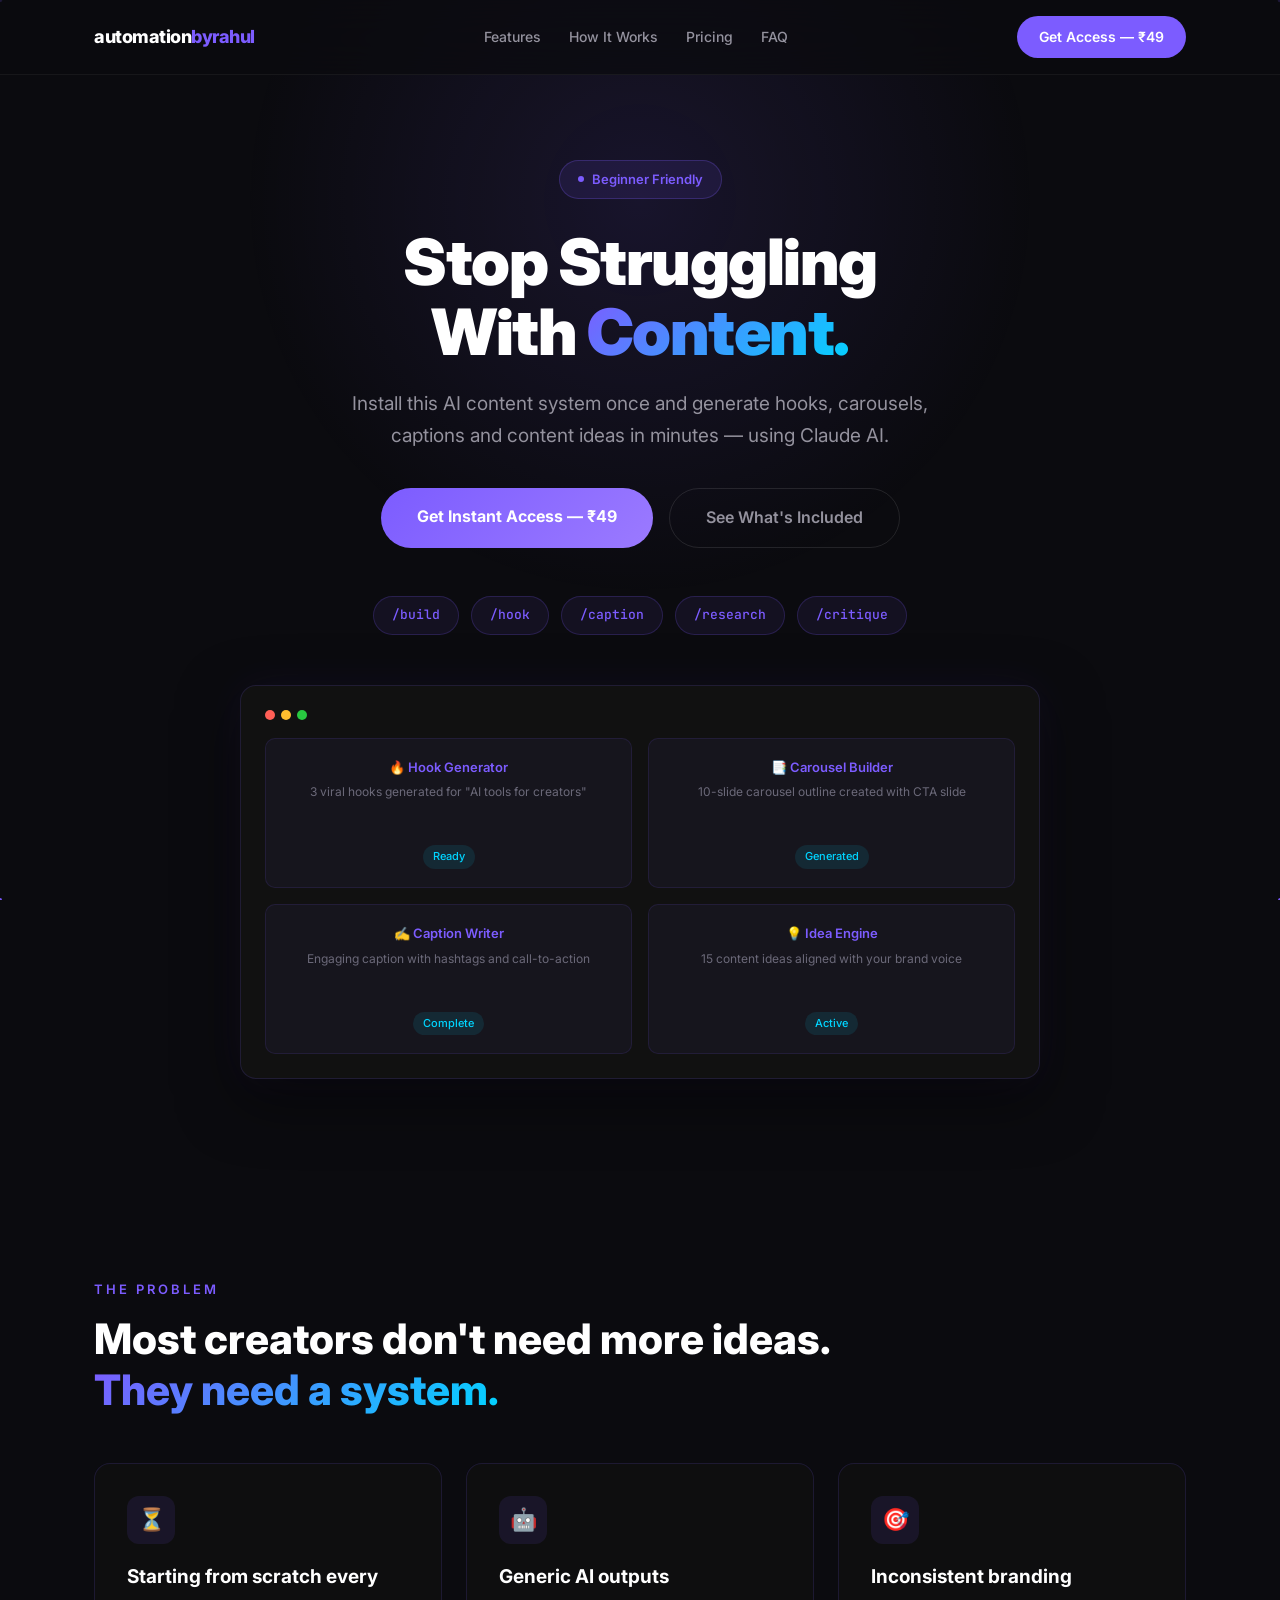
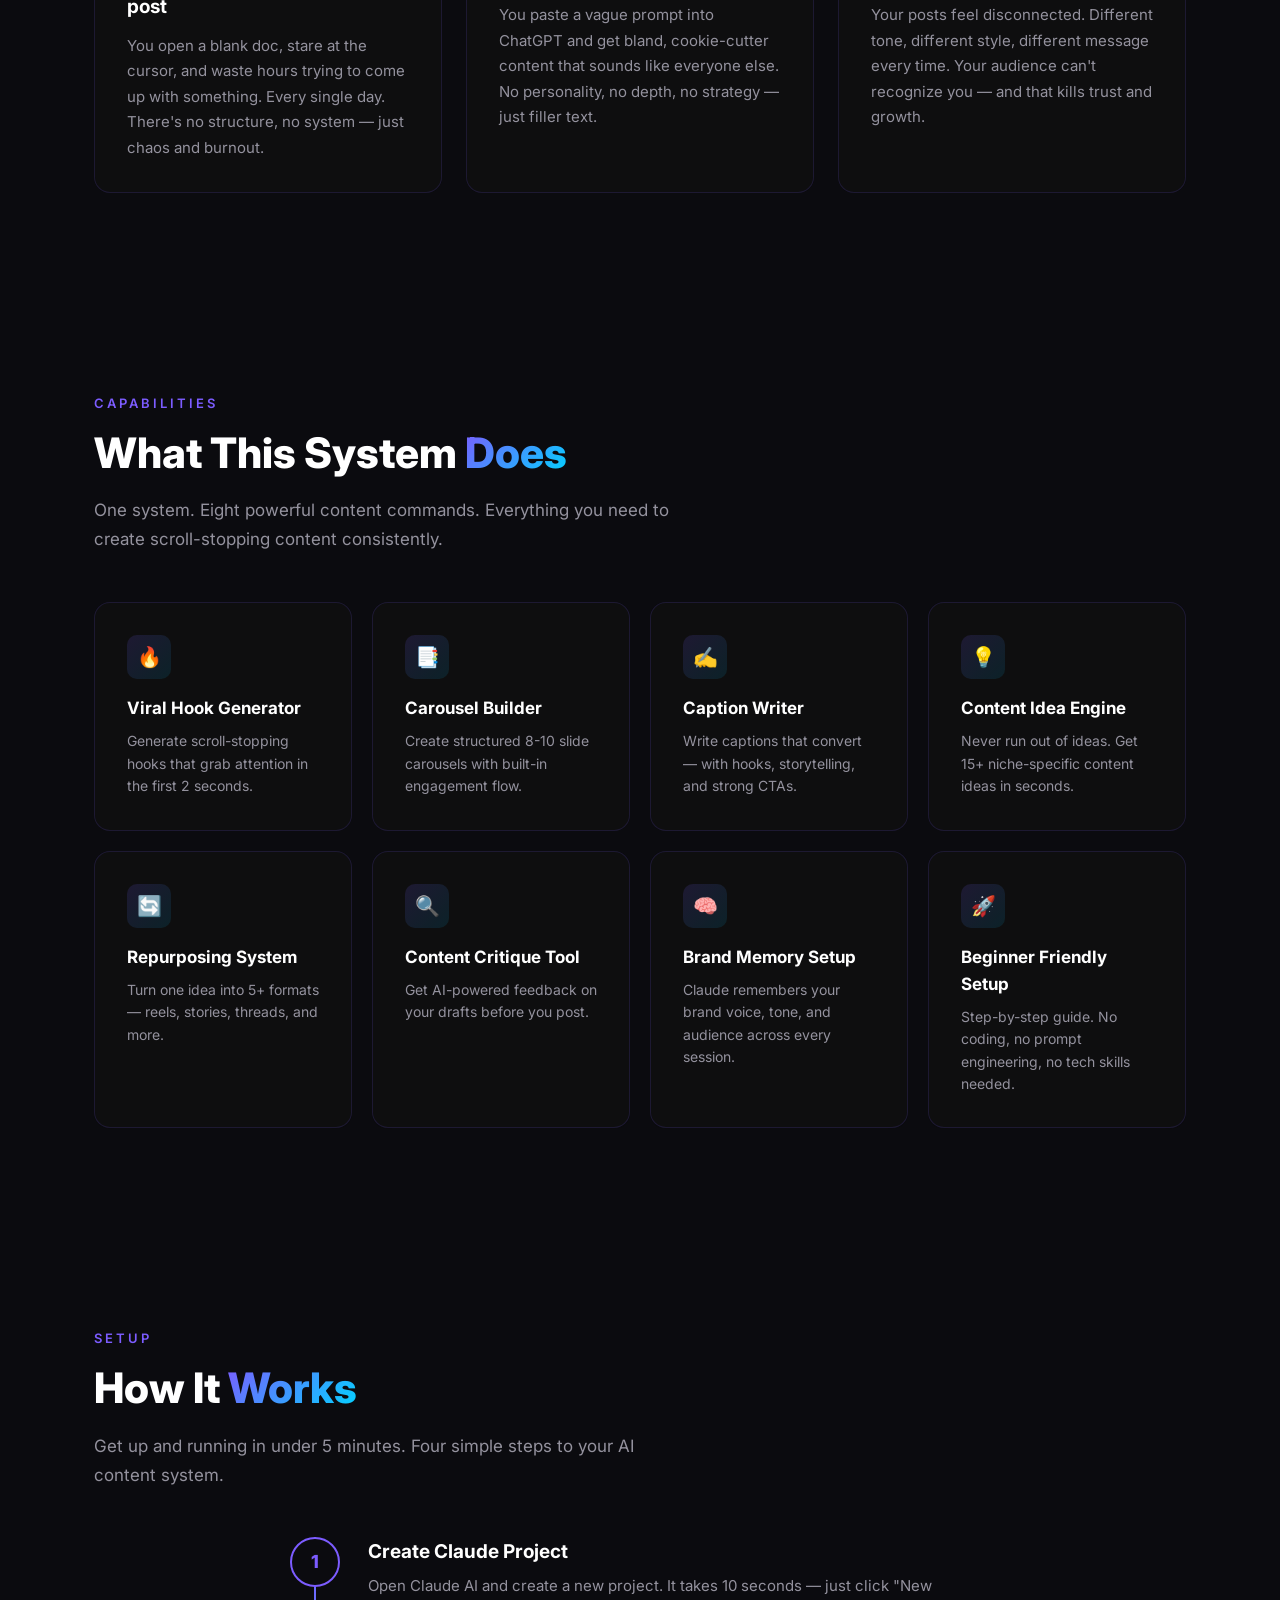
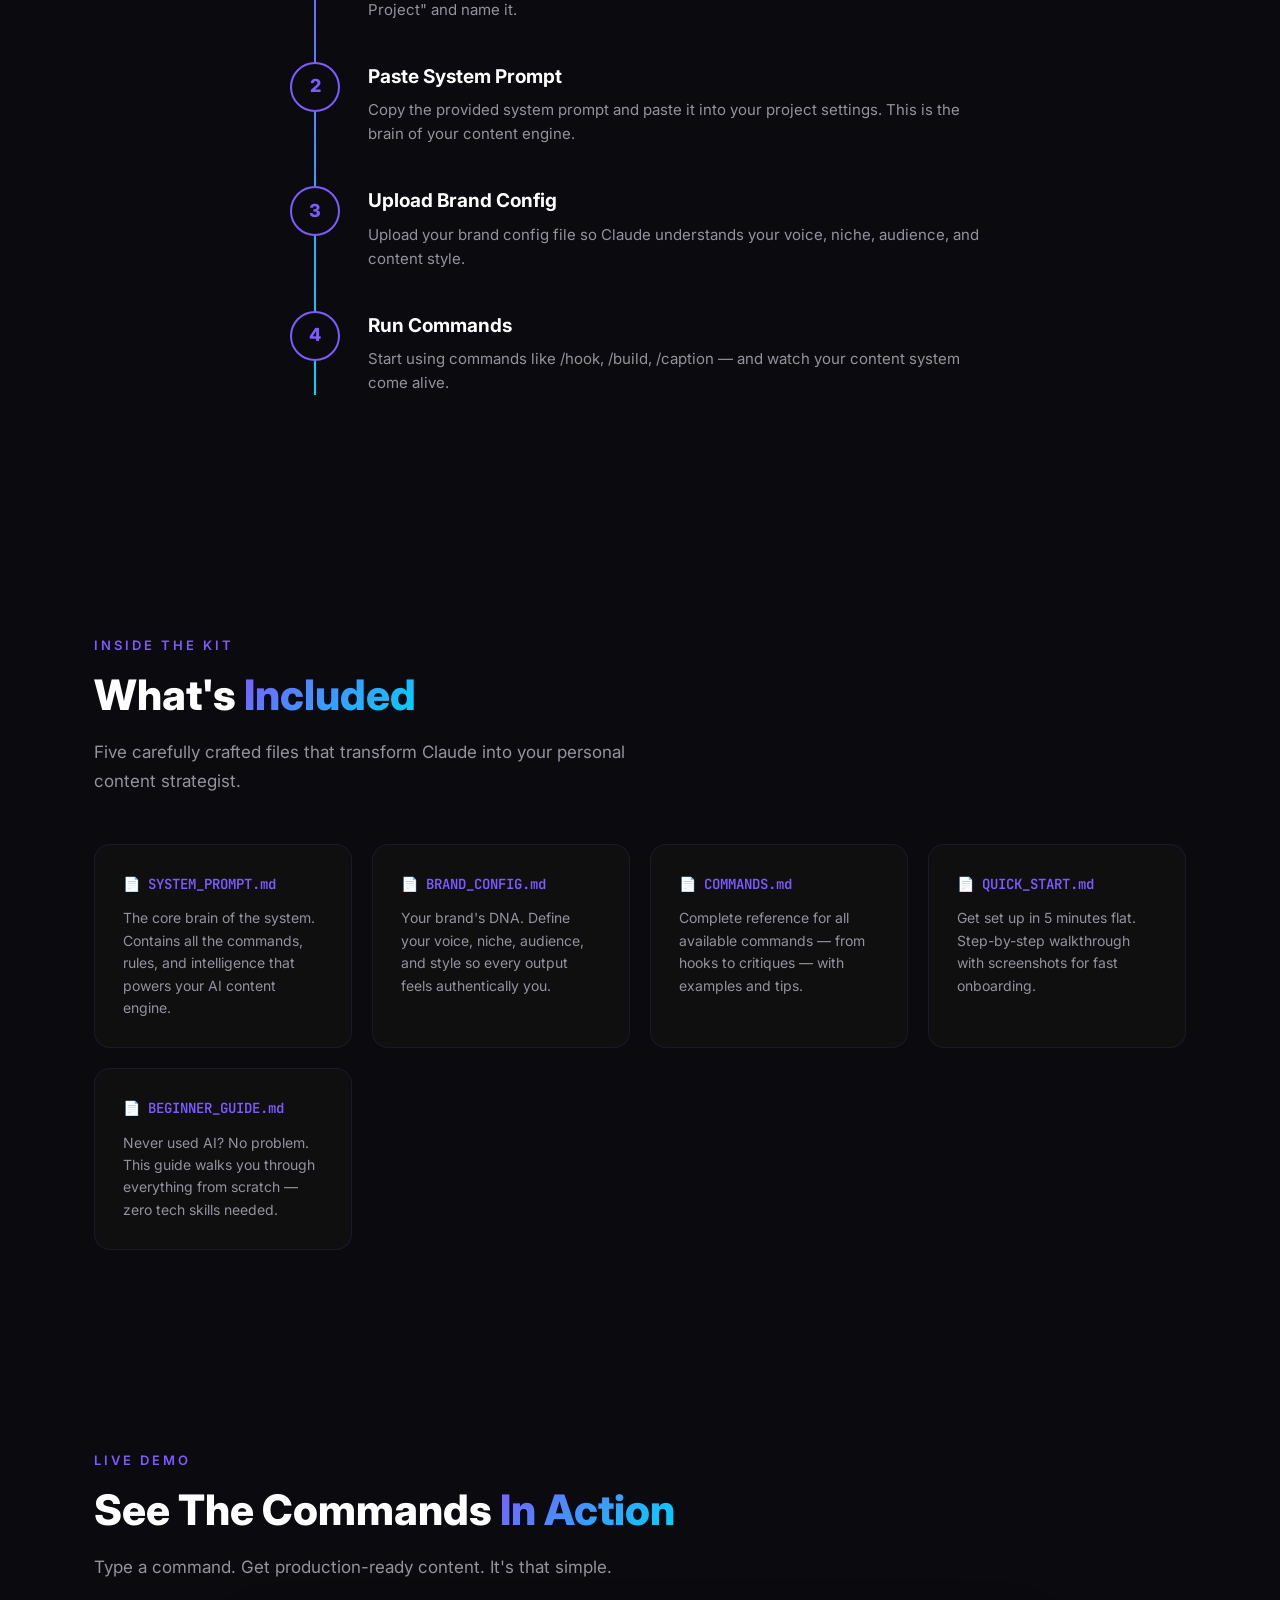
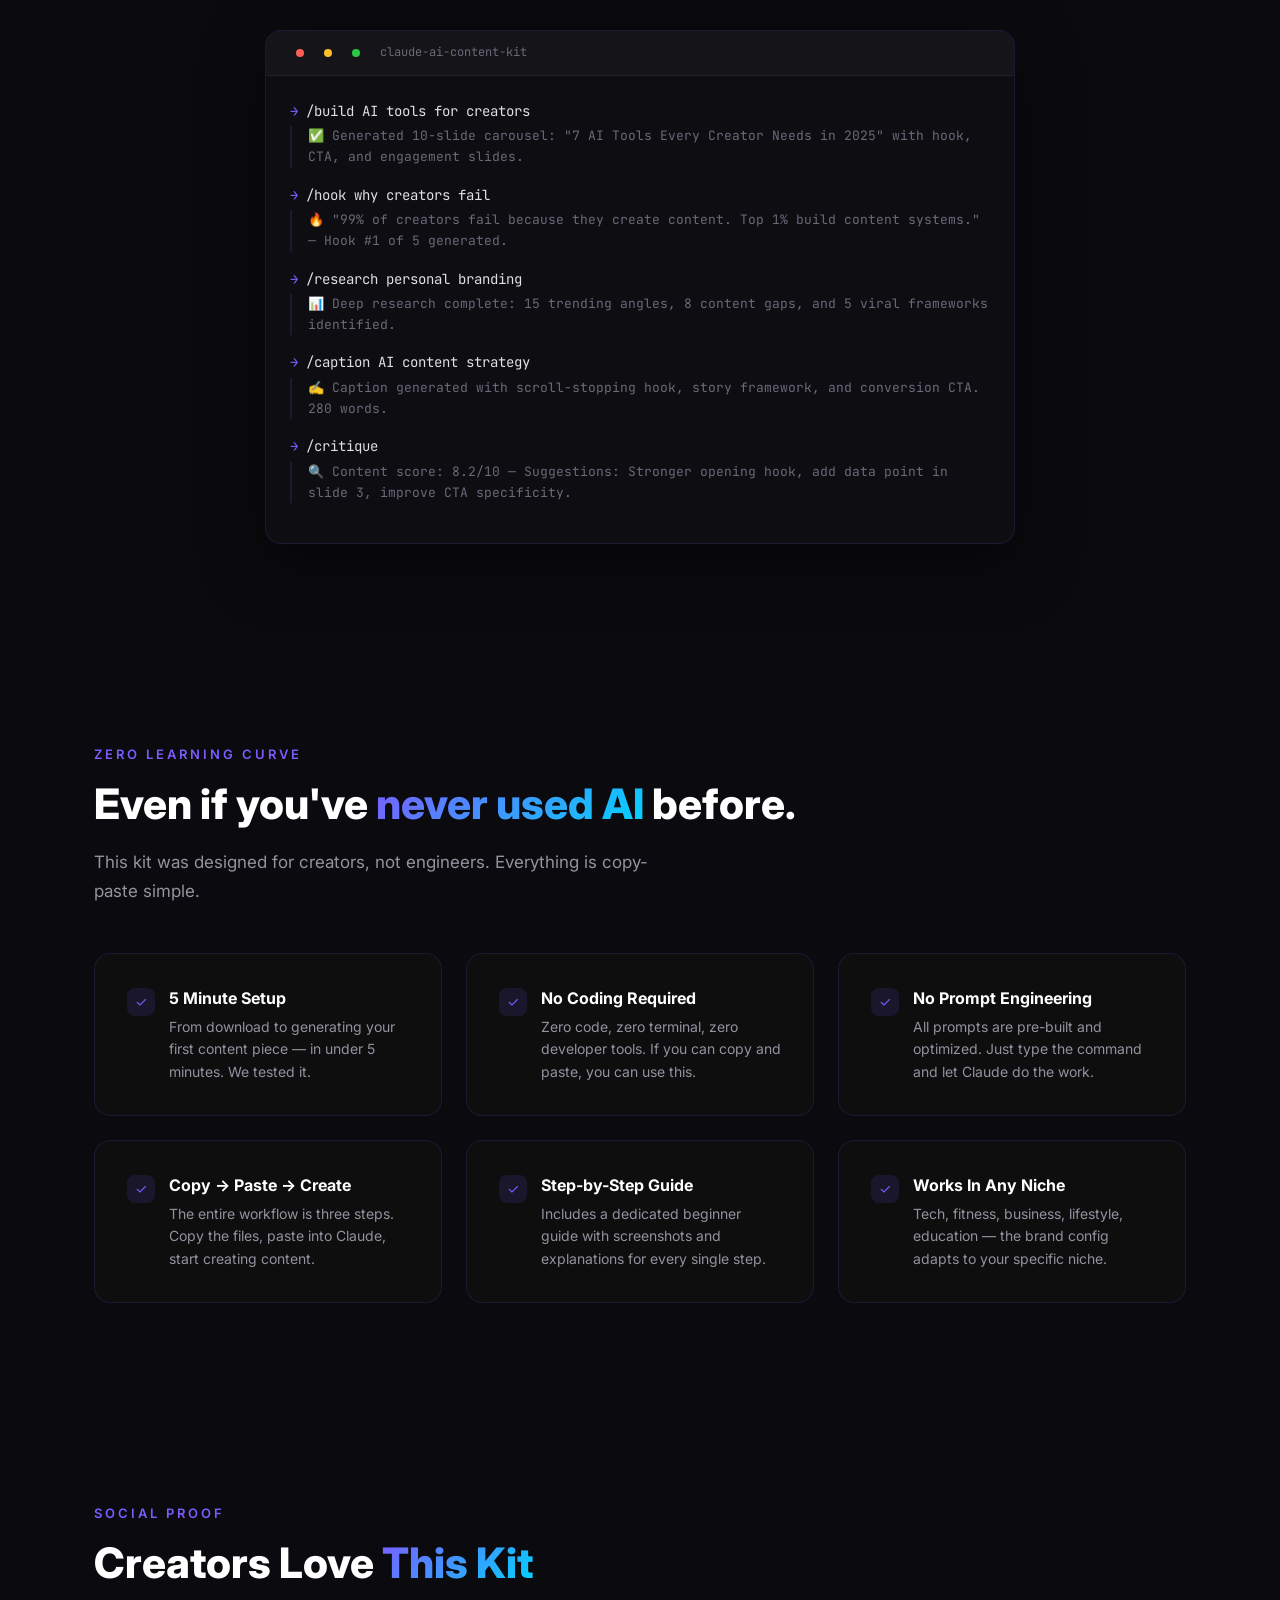
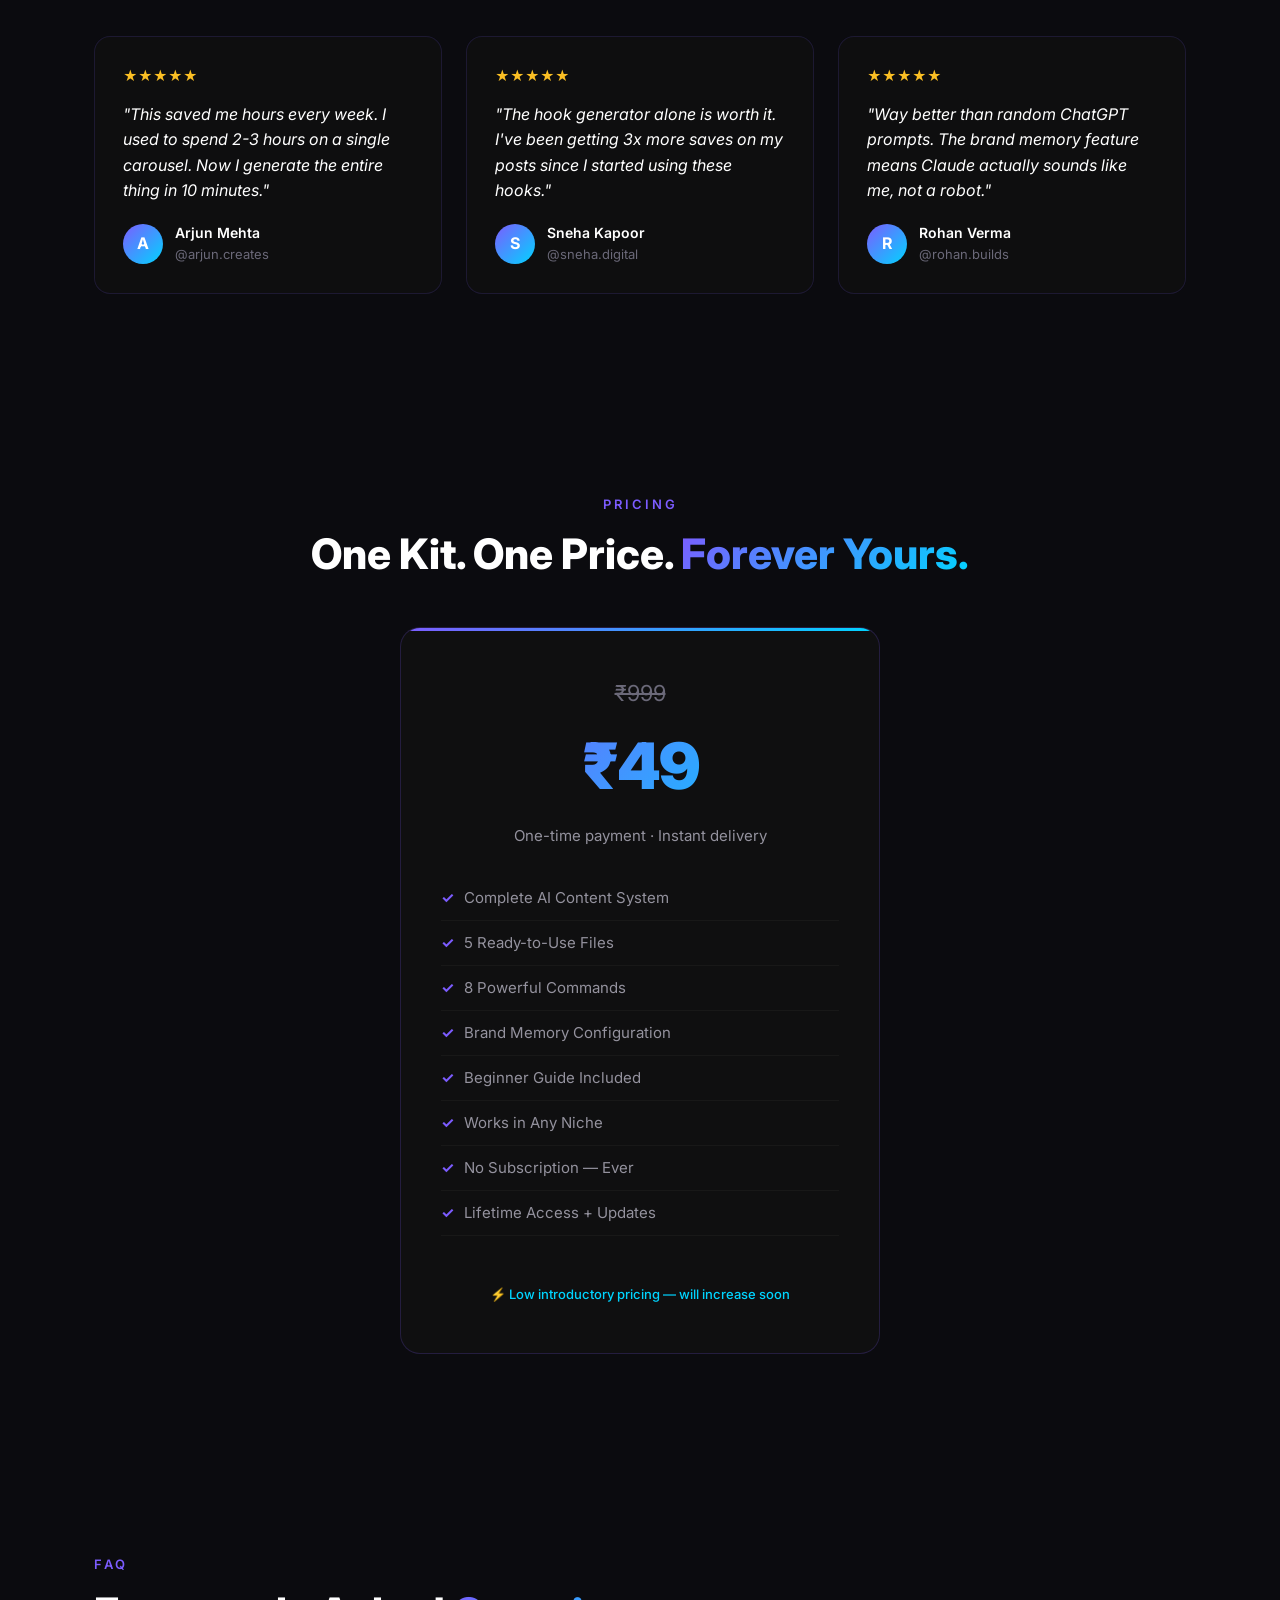
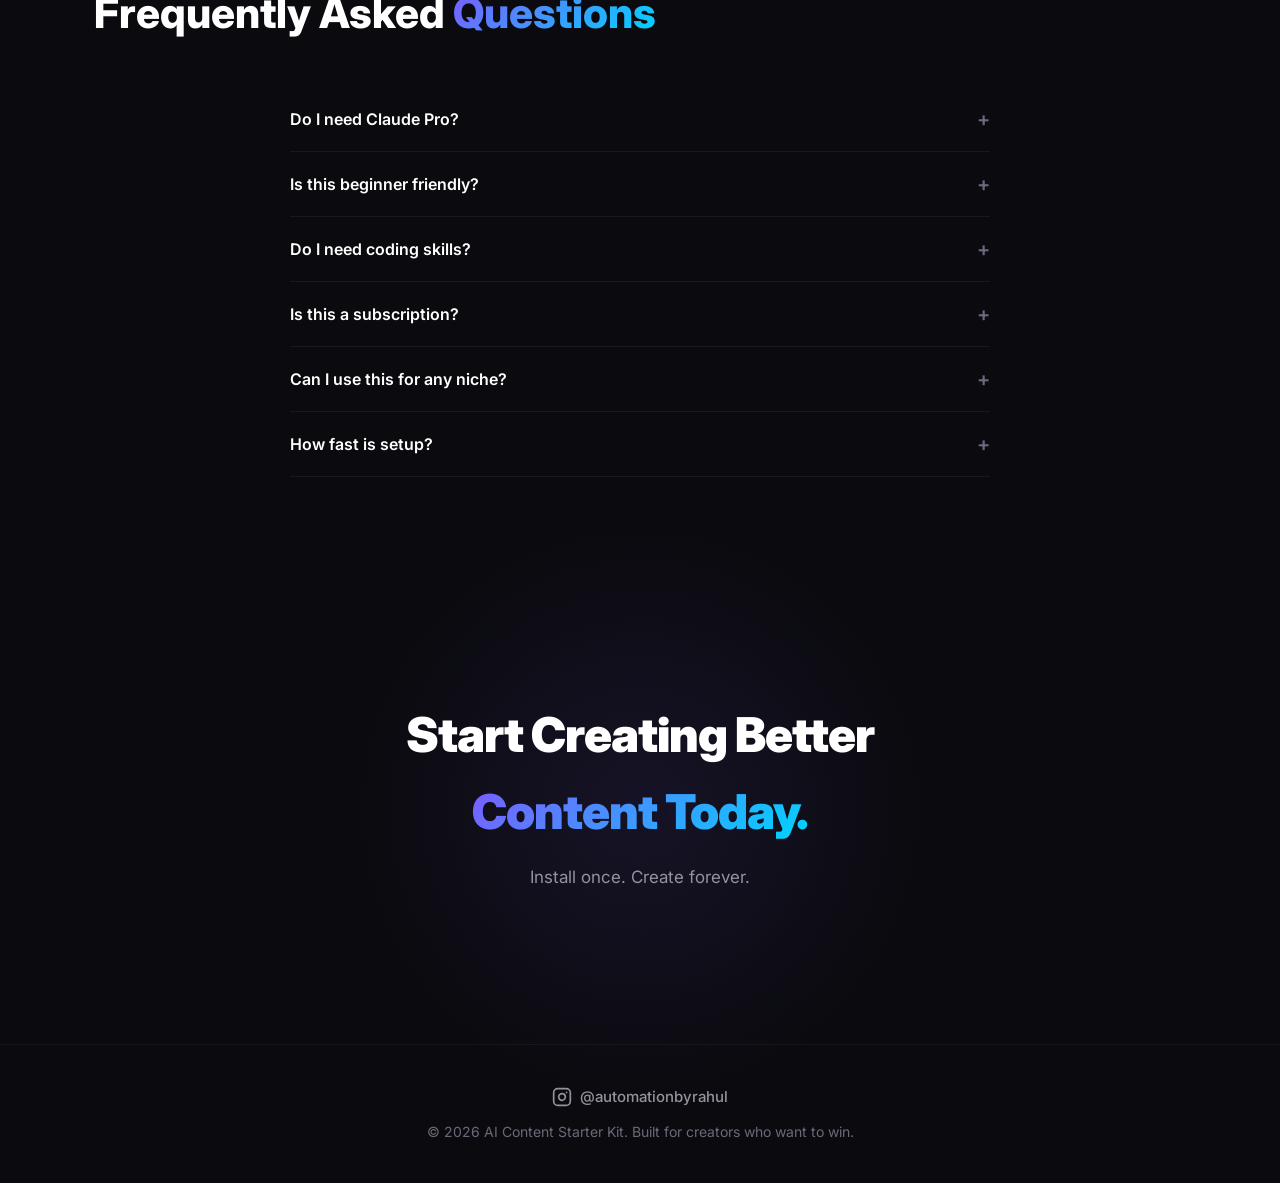
==== ai-content-starter-kit/index.html @ 21844950 "initial commit" ====
<!DOCTYPE html>
<html lang="en">
<head>
  <meta charset="UTF-8">
  <meta name="viewport" content="width=device-width, initial-scale=1.0">
  <title>AI Content Starter Kit — Generate Instagram Content with Claude AI</title>
  <meta name="description" content="Install this AI content system once and generate hooks, carousels, captions and content ideas in minutes using Claude AI. One-time ₹49.">
  <link rel="stylesheet" href="styles.css">
</head>
<body>

<canvas id="particles"></canvas>

<!-- ═══ NAVBAR ═══ -->
<nav class="navbar" id="navbar">
  <div class="container">
    <div class="nav-logo">automation<span>byrahul</span></div>
    <ul class="nav-links">
      <li><a href="#features">Features</a></li>
      <li><a href="#how">How It Works</a></li>
      <li><a href="#pricing">Pricing</a></li>
      <li><a href="#faq">FAQ</a></li>
    </ul>
    <a href="#pricing" class="nav-cta">Get Access — ₹49</a>
    <button class="mobile-toggle" onclick="document.querySelector('.nav-links').classList.toggle('show')" aria-label="Menu">☰</button>
  </div>
</nav>

<!-- ═══ HERO ═══ -->
<section class="hero section" id="hero">
  <div class="hero-glow"></div>
  <div class="container">
    <div class="hero-badge reveal"><span class="dot"></span> Beginner Friendly</div>
    <h1 class="reveal">Stop Struggling<br>With <span class="gradient-text">Content.</span></h1>
    <p class="reveal">Install this AI content system once and generate hooks, carousels, captions and content ideas in minutes — using Claude AI.</p>
    <div class="hero-btns reveal">
      <a href="#pricing" class="btn-primary">Get Instant Access — ₹49</a>
      <a href="#included" class="btn-secondary">See What's Included</a>
    </div>
    <div class="command-pills reveal">
      <span class="pill">/build</span>
      <span class="pill">/hook</span>
      <span class="pill">/caption</span>
      <span class="pill">/research</span>
      <span class="pill">/critique</span>
    </div>
    <div class="hero-mock reveal">
      <div class="mock-bar"><span class="mock-dot"></span><span class="mock-dot"></span><span class="mock-dot"></span></div>
      <div class="mock-body">
        <div class="mock-card">
          <h4>🔥 Hook Generator</h4>
          <p>3 viral hooks generated for "AI tools for creators"</p>
          <span class="mock-tag">Ready</span>
        </div>
        <div class="mock-card">
          <h4>📑 Carousel Builder</h4>
          <p>10-slide carousel outline created with CTA slide</p>
          <span class="mock-tag">Generated</span>
        </div>
        <div class="mock-card">
          <h4>✍️ Caption Writer</h4>
          <p>Engaging caption with hashtags and call-to-action</p>
          <span class="mock-tag">Complete</span>
        </div>
        <div class="mock-card">
          <h4>💡 Idea Engine</h4>
          <p>15 content ideas aligned with your brand voice</p>
          <span class="mock-tag">Active</span>
        </div>
      </div>
    </div>
  </div>
</section>

<!-- ═══ PROBLEM ═══ -->
<section class="section" id="problem">
  <div class="container">
    <span class="section-label reveal">The Problem</span>
    <h2 class="section-title reveal">Most creators don't need more ideas.<br><span class="gradient-text">They need a system.</span></h2>
    <div class="problem-grid">
      <div class="glass-card problem-card reveal">
        <div class="problem-icon">⏳</div>
        <h3>Starting from scratch every post</h3>
        <p>You open a blank doc, stare at the cursor, and waste hours trying to come up with something. Every single day. There's no structure, no system — just chaos and burnout.</p>
      </div>
      <div class="glass-card problem-card reveal">
        <div class="problem-icon">🤖</div>
        <h3>Generic AI outputs</h3>
        <p>You paste a vague prompt into ChatGPT and get bland, cookie-cutter content that sounds like everyone else. No personality, no depth, no strategy — just filler text.</p>
      </div>
      <div class="glass-card problem-card reveal">
        <div class="problem-icon">🎯</div>
        <h3>Inconsistent branding</h3>
        <p>Your posts feel disconnected. Different tone, different style, different message every time. Your audience can't recognize you — and that kills trust and growth.</p>
      </div>
    </div>
  </div>
</section>

<!-- ═══ FEATURES ═══ -->
<section class="section" id="features">
  <div class="container">
    <span class="section-label reveal">Capabilities</span>
    <h2 class="section-title reveal">What This System <span class="gradient-text">Does</span></h2>
    <p class="section-sub reveal">One system. Eight powerful content commands. Everything you need to create scroll-stopping content consistently.</p>
    <div class="features-grid">
      <div class="glass-card feature-card reveal">
        <div class="f-icon">🔥</div>
        <h3>Viral Hook Generator</h3>
        <p>Generate scroll-stopping hooks that grab attention in the first 2 seconds.</p>
      </div>
      <div class="glass-card feature-card reveal">
        <div class="f-icon">📑</div>
        <h3>Carousel Builder</h3>
        <p>Create structured 8-10 slide carousels with built-in engagement flow.</p>
      </div>
      <div class="glass-card feature-card reveal">
        <div class="f-icon">✍️</div>
        <h3>Caption Writer</h3>
        <p>Write captions that convert — with hooks, storytelling, and strong CTAs.</p>
      </div>
      <div class="glass-card feature-card reveal">
        <div class="f-icon">💡</div>
        <h3>Content Idea Engine</h3>
        <p>Never run out of ideas. Get 15+ niche-specific content ideas in seconds.</p>
      </div>
      <div class="glass-card feature-card reveal">
        <div class="f-icon">🔄</div>
        <h3>Repurposing System</h3>
        <p>Turn one idea into 5+ formats — reels, stories, threads, and more.</p>
      </div>
      <div class="glass-card feature-card reveal">
        <div class="f-icon">🔍</div>
        <h3>Content Critique Tool</h3>
        <p>Get AI-powered feedback on your drafts before you post.</p>
      </div>
      <div class="glass-card feature-card reveal">
        <div class="f-icon">🧠</div>
        <h3>Brand Memory Setup</h3>
        <p>Claude remembers your brand voice, tone, and audience across every session.</p>
      </div>
      <div class="glass-card feature-card reveal">
        <div class="f-icon">🚀</div>
        <h3>Beginner Friendly Setup</h3>
        <p>Step-by-step guide. No coding, no prompt engineering, no tech skills needed.</p>
      </div>
    </div>
  </div>
</section>

<!-- ═══ HOW IT WORKS ═══ -->
<section class="section" id="how">
  <div class="container">
    <span class="section-label reveal">Setup</span>
    <h2 class="section-title reveal">How It <span class="gradient-text">Works</span></h2>
    <p class="section-sub reveal">Get up and running in under 5 minutes. Four simple steps to your AI content system.</p>
    <div class="timeline">
      <div class="timeline-step reveal">
        <div class="timeline-num">1</div>
        <div class="timeline-content">
          <h3>Create Claude Project</h3>
          <p>Open Claude AI and create a new project. It takes 10 seconds — just click "New Project" and name it.</p>
        </div>
      </div>
      <div class="timeline-step reveal">
        <div class="timeline-num">2</div>
        <div class="timeline-content">
          <h3>Paste System Prompt</h3>
          <p>Copy the provided system prompt and paste it into your project settings. This is the brain of your content engine.</p>
        </div>
      </div>
      <div class="timeline-step reveal">
        <div class="timeline-num">3</div>
        <div class="timeline-content">
          <h3>Upload Brand Config</h3>
          <p>Upload your brand config file so Claude understands your voice, niche, audience, and content style.</p>
        </div>
      </div>
      <div class="timeline-step reveal">
        <div class="timeline-num">4</div>
        <div class="timeline-content">
          <h3>Run Commands</h3>
          <p>Start using commands like /hook, /build, /caption — and watch your content system come alive.</p>
        </div>
      </div>
    </div>
  </div>
</section>

<!-- ═══ WHAT'S INCLUDED ═══ -->
<section class="section" id="included">
  <div class="container">
    <span class="section-label reveal">Inside The Kit</span>
    <h2 class="section-title reveal">What's <span class="gradient-text">Included</span></h2>
    <p class="section-sub reveal">Five carefully crafted files that transform Claude into your personal content strategist.</p>
    <div class="included-grid">
      <div class="file-card reveal">
        <div class="file-name">📄 SYSTEM_PROMPT.md</div>
        <p>The core brain of the system. Contains all the commands, rules, and intelligence that powers your AI content engine.</p>
      </div>
      <div class="file-card reveal">
        <div class="file-name">📄 BRAND_CONFIG.md</div>
        <p>Your brand's DNA. Define your voice, niche, audience, and style so every output feels authentically you.</p>
      </div>
      <div class="file-card reveal">
        <div class="file-name">📄 COMMANDS.md</div>
        <p>Complete reference for all available commands — from hooks to critiques — with examples and tips.</p>
      </div>
      <div class="file-card reveal">
        <div class="file-name">📄 QUICK_START.md</div>
        <p>Get set up in 5 minutes flat. Step-by-step walkthrough with screenshots for fast onboarding.</p>
      </div>
      <div class="file-card reveal">
        <div class="file-name">📄 BEGINNER_GUIDE.md</div>
        <p>Never used AI? No problem. This guide walks you through everything from scratch — zero tech skills needed.</p>
      </div>
    </div>
  </div>
</section>

<!-- ═══ COMMAND SHOWCASE ═══ -->
<section class="section" id="commands">
  <div class="container">
    <span class="section-label reveal">Live Demo</span>
    <h2 class="section-title reveal">See The Commands <span class="gradient-text">In Action</span></h2>
    <p class="section-sub reveal">Type a command. Get production-ready content. It's that simple.</p>
    <div class="terminal reveal">
      <div class="terminal-header">
        <span class="mock-dot" style="width:8px;height:8px"></span>
        <span class="mock-dot" style="width:8px;height:8px"></span>
        <span class="mock-dot" style="width:8px;height:8px"></span>
        <span>claude-ai-content-kit</span>
      </div>
      <div class="terminal-body">
        <div class="term-line">
          <span class="term-prompt">→ </span><span class="term-cmd">/build AI tools for creators</span>
          <div class="term-output">✅ Generated 10-slide carousel: "7 AI Tools Every Creator Needs in 2025" with hook, CTA, and engagement slides.</div>
        </div>
        <div class="term-line">
          <span class="term-prompt">→ </span><span class="term-cmd">/hook why creators fail</span>
          <div class="term-output">🔥 "99% of creators fail because they create content. Top 1% build content systems." — Hook #1 of 5 generated.</div>
        </div>
        <div class="term-line">
          <span class="term-prompt">→ </span><span class="term-cmd">/research personal branding</span>
          <div class="term-output">📊 Deep research complete: 15 trending angles, 8 content gaps, and 5 viral frameworks identified.</div>
        </div>
        <div class="term-line">
          <span class="term-prompt">→ </span><span class="term-cmd">/caption AI content strategy</span>
          <div class="term-output">✍️ Caption generated with scroll-stopping hook, story framework, and conversion CTA. 280 words.</div>
        </div>
        <div class="term-line">
          <span class="term-prompt">→ </span><span class="term-cmd">/critique</span>
          <div class="term-output">🔍 Content score: 8.2/10 — Suggestions: Stronger opening hook, add data point in slide 3, improve CTA specificity.</div>
        </div>
      </div>
    </div>
  </div>
</section>

<!-- ═══ BEGINNER FRIENDLY ═══ -->
<section class="section" id="beginner">
  <div class="container">
    <span class="section-label reveal">Zero Learning Curve</span>
    <h2 class="section-title reveal">Even if you've <span class="gradient-text">never used AI</span> before.</h2>
    <p class="section-sub reveal">This kit was designed for creators, not engineers. Everything is copy-paste simple.</p>
    <div class="beginner-grid">
      <div class="glass-card reveal">
        <div class="check-item">
          <div class="check-icon">✓</div>
          <div>
            <h4>5 Minute Setup</h4>
            <p>From download to generating your first content piece — in under 5 minutes. We tested it.</p>
          </div>
        </div>
      </div>
      <div class="glass-card reveal">
        <div class="check-item">
          <div class="check-icon">✓</div>
          <div>
            <h4>No Coding Required</h4>
            <p>Zero code, zero terminal, zero developer tools. If you can copy and paste, you can use this.</p>
          </div>
        </div>
      </div>
      <div class="glass-card reveal">
        <div class="check-item">
          <div class="check-icon">✓</div>
          <div>
            <h4>No Prompt Engineering</h4>
            <p>All prompts are pre-built and optimized. Just type the command and let Claude do the work.</p>
          </div>
        </div>
      </div>
      <div class="glass-card reveal">
        <div class="check-item">
          <div class="check-icon">✓</div>
          <div>
            <h4>Copy → Paste → Create</h4>
            <p>The entire workflow is three steps. Copy the files, paste into Claude, start creating content.</p>
          </div>
        </div>
      </div>
      <div class="glass-card reveal">
        <div class="check-item">
          <div class="check-icon">✓</div>
          <div>
            <h4>Step-by-Step Guide</h4>
            <p>Includes a dedicated beginner guide with screenshots and explanations for every single step.</p>
          </div>
        </div>
      </div>
      <div class="glass-card reveal">
        <div class="check-item">
          <div class="check-icon">✓</div>
          <div>
            <h4>Works In Any Niche</h4>
            <p>Tech, fitness, business, lifestyle, education — the brand config adapts to your specific niche.</p>
          </div>
        </div>
      </div>
    </div>
  </div>
</section>

<!-- ═══ TESTIMONIALS ═══ -->
<section class="section" id="testimonials">
  <div class="container">
    <span class="section-label reveal">Social Proof</span>
    <h2 class="section-title reveal">Creators Love <span class="gradient-text">This Kit</span></h2>
    <div class="testimonials-grid">
      <div class="glass-card testimonial-card reveal">
        <div class="stars">★★★★★</div>
        <blockquote>"This saved me hours every week. I used to spend 2-3 hours on a single carousel. Now I generate the entire thing in 10 minutes."</blockquote>
        <div class="testimonial-author">
          <div class="author-avatar">A</div>
          <div class="author-info">
            <div class="name">Arjun Mehta</div>
            <div class="handle">@arjun.creates</div>
          </div>
        </div>
      </div>
      <div class="glass-card testimonial-card reveal">
        <div class="stars">★★★★★</div>
        <blockquote>"The hook generator alone is worth it. I've been getting 3x more saves on my posts since I started using these hooks."</blockquote>
        <div class="testimonial-author">
          <div class="author-avatar">S</div>
          <div class="author-info">
            <div class="name">Sneha Kapoor</div>
            <div class="handle">@sneha.digital</div>
          </div>
        </div>
      </div>
      <div class="glass-card testimonial-card reveal">
        <div class="stars">★★★★★</div>
        <blockquote>"Way better than random ChatGPT prompts. The brand memory feature means Claude actually sounds like me, not a robot."</blockquote>
        <div class="testimonial-author">
          <div class="author-avatar">R</div>
          <div class="author-info">
            <div class="name">Rohan Verma</div>
            <div class="handle">@rohan.builds</div>
          </div>
        </div>
      </div>
    </div>
  </div>
</section>

<!-- ═══ PRICING ═══ -->
<section class="section" id="pricing">
  <div class="container" style="text-align:center;">
    <span class="section-label reveal">Pricing</span>
    <h2 class="section-title reveal">One Kit. One Price. <span class="gradient-text">Forever Yours.</span></h2>
    <div class="pricing-wrapper reveal">
      <div class="pricing-card">
        <div class="old-price">₹999</div>
        <div class="price gradient-text">₹49</div>
        <div class="price-sub">One-time payment · Instant delivery</div>
        <ul class="pricing-features">
          <li>Complete AI Content System</li>
          <li>5 Ready-to-Use Files</li>
          <li>8 Powerful Commands</li>
          <li>Brand Memory Configuration</li>
          <li>Beginner Guide Included</li>
          <li>Works in Any Niche</li>
          <li>No Subscription — Ever</li>
          <li>Lifetime Access + Updates</li>
        </ul>
        <div class="razorpay-btn-wrap"><form><script src="https://checkout.razorpay.com/v1/payment-button.js" data-payment_button_id="pl_SnFAVWl4PBfO9S" async> </script> </form></div>
        <div class="urgency">⚡ Low introductory pricing — will increase soon</div>
      </div>
    </div>
  </div>
</section>

<!-- ═══ FAQ ═══ -->
<section class="section" id="faq">
  <div class="container">
    <span class="section-label reveal">FAQ</span>
    <h2 class="section-title reveal">Frequently Asked <span class="gradient-text">Questions</span></h2>
    <div class="faq-list">
      <div class="faq-item reveal">
        <button class="faq-q">Do I need Claude Pro? <span class="icon">+</span></button>
        <div class="faq-a"><p>No! This works with Claude's free tier. Claude Pro gives you more messages per day, but the free version is enough to get started and see real results.</p></div>
      </div>
      <div class="faq-item reveal">
        <button class="faq-q">Is this beginner friendly? <span class="icon">+</span></button>
        <div class="faq-a"><p>Absolutely. This kit was built for creators who have never used AI before. The beginner guide walks you through every step with screenshots. If you can copy and paste, you can use this.</p></div>
      </div>
      <div class="faq-item reveal">
        <button class="faq-q">Do I need coding skills? <span class="icon">+</span></button>
        <div class="faq-a"><p>Not at all. There is zero coding involved. You're simply copying files and pasting them into Claude's interface. It's like sending a message.</p></div>
      </div>
      <div class="faq-item reveal">
        <button class="faq-q">Is this a subscription? <span class="icon">+</span></button>
        <div class="faq-a"><p>No. This is a one-time payment of ₹49. You get instant access to all files and future updates. No recurring charges, no hidden fees.</p></div>
      </div>
      <div class="faq-item reveal">
        <button class="faq-q">Can I use this for any niche? <span class="icon">+</span></button>
        <div class="faq-a"><p>Yes! The brand config file lets you define your specific niche, audience, and tone. Whether you're in tech, fitness, business, education, or lifestyle — the system adapts to you.</p></div>
      </div>
      <div class="faq-item reveal">
        <button class="faq-q">How fast is setup? <span class="icon">+</span></button>
        <div class="faq-a"><p>Under 5 minutes. Most people are generating their first piece of content within 3 minutes of downloading the kit.</p></div>
      </div>
    </div>
  </div>
</section>

<!-- ═══ FINAL CTA ═══ -->
<section class="final-cta section">
  <div class="cta-glow"></div>
  <div class="container">
    <h2 class="reveal">Start Creating Better<br><span class="gradient-text">Content Today.</span></h2>
    <p class="reveal">Install once. Create forever.</p>
    <div class="razorpay-btn-wrap reveal"><form><script src="https://checkout.razorpay.com/v1/payment-button.js" data-payment_button_id="pl_SnFAVWl4PBfO9S" async> </script> </form></div>
  </div>
</section>

<!-- ═══ FOOTER ═══ -->
<footer class="footer">
  <div class="container">
    <a href="https://www.instagram.com/automationbyrahul/" target="_blank" rel="noopener" class="footer-ig">
      <svg width="20" height="20" viewBox="0 0 24 24" fill="none" stroke="currentColor" stroke-width="2" stroke-linecap="round" stroke-linejoin="round"><rect x="2" y="2" width="20" height="20" rx="5"/><path d="M16 11.37A4 4 0 1 1 12.63 8 4 4 0 0 1 16 11.37z"/><line x1="17.5" y1="6.5" x2="17.51" y2="6.5"/></svg>
      @automationbyrahul
    </a>
    <p>© 2026 AI Content Starter Kit. Built for creators who want to win.</p>
  </div>
</footer>

<script src="script.js"></script>
</body>
</html>
---- ai-content-starter-kit/styles.css ----
@import url('https://fonts.googleapis.com/css2?family=Inter:wght@300;400;500;600;700;800;900&family=JetBrains+Mono:wght@400;500;600&display=swap');

*, *::before, *::after { margin: 0; padding: 0; box-sizing: border-box; }

:root {
  --bg: #0B0B0F;
  --card: #111111;
  --card-border: rgba(124,92,255,0.15);
  --accent: #7C5CFF;
  --accent2: #00D4FF;
  --text: #ffffff;
  --text-muted: #94929e;
  --text-dim: #6b6979;
  --glow: rgba(124,92,255,0.4);
  --glow2: rgba(0,212,255,0.3);
  --radius: 16px;
  --radius-sm: 10px;
}

html { scroll-behavior: smooth; }

body {
  font-family: 'Inter', sans-serif;
  background: var(--bg);
  color: var(--text);
  line-height: 1.6;
  overflow-x: hidden;
  -webkit-font-smoothing: antialiased;
}

/* ── Particle Canvas ── */
#particles { position: fixed; inset: 0; z-index: 0; pointer-events: none; }

/* ── Utility ── */
.container { max-width: 1140px; margin: 0 auto; padding: 0 24px; position: relative; z-index: 2; }
.section { padding: 100px 0; position: relative; }
.section-label {
  text-transform: uppercase; font-size: 13px; font-weight: 600; letter-spacing: 3px;
  color: var(--accent); margin-bottom: 14px; display: block;
}
.section-title {
  font-size: clamp(28px, 4vw, 42px); font-weight: 800; line-height: 1.2; margin-bottom: 18px;
}
.section-sub {
  font-size: 17px; color: var(--text-muted); max-width: 580px; line-height: 1.7;
}
.gradient-text {
  background: linear-gradient(135deg, var(--accent), var(--accent2));
  -webkit-background-clip: text; -webkit-text-fill-color: transparent;
}

/* ── Reveal Animations ── */
.reveal { opacity: 0; transform: translateY(40px); transition: opacity .7s ease, transform .7s ease; }
.reveal.visible { opacity: 1; transform: translateY(0); }

/* ── Navbar ── */
.navbar {
  position: fixed; top: 0; left: 0; width: 100%; z-index: 100;
  padding: 16px 0;
  background: rgba(11,11,15,0.75); backdrop-filter: blur(20px); -webkit-backdrop-filter: blur(20px);
  border-bottom: 1px solid rgba(255,255,255,0.05);
  transition: padding .3s, background .3s;
}
.navbar.scrolled { padding: 10px 0; background: rgba(11,11,15,0.92); }
.navbar .container { display: flex; align-items: center; justify-content: space-between; }
.nav-logo { font-size: 18px; font-weight: 800; letter-spacing: -0.5px; }
.nav-logo span { color: var(--accent); }
.nav-links { display: flex; gap: 28px; list-style: none; }
.nav-links a {
  color: var(--text-muted); text-decoration: none; font-size: 14px; font-weight: 500;
  transition: color .25s;
}
.nav-links a:hover { color: var(--text); }
.nav-cta {
  padding: 10px 22px; border-radius: 50px; background: var(--accent); color: #fff;
  font-size: 14px; font-weight: 600; text-decoration: none;
  transition: box-shadow .3s, transform .2s; border: none; cursor: pointer;
}
.nav-cta:hover { box-shadow: 0 0 24px var(--glow); transform: translateY(-1px); }
.mobile-toggle { display: none; background: none; border: none; color: #fff; font-size: 24px; cursor: pointer; }

/* ── Hero ── */
.hero { padding: 160px 0 100px; text-align: center; position: relative; overflow: hidden; }
.hero-glow {
  position: absolute; top: -200px; left: 50%; transform: translateX(-50%);
  width: 800px; height: 800px; border-radius: 50%;
  background: radial-gradient(circle, rgba(124,92,255,0.12) 0%, transparent 70%);
  pointer-events: none; z-index: 0;
}
.hero-badge {
  display: inline-flex; align-items: center; gap: 8px;
  padding: 8px 18px; border-radius: 50px;
  background: rgba(124,92,255,0.1); border: 1px solid rgba(124,92,255,0.25);
  font-size: 13px; font-weight: 600; color: var(--accent); margin-bottom: 28px;
}
.hero-badge .dot { width: 6px; height: 6px; border-radius: 50%; background: var(--accent); animation: pulse 2s infinite; }
.hero h1 {
  font-size: clamp(36px, 5.5vw, 64px); font-weight: 900; line-height: 1.1;
  margin-bottom: 20px; letter-spacing: -1.5px;
}
.hero p {
  font-size: clamp(16px, 2vw, 19px); color: var(--text-muted);
  max-width: 600px; margin: 0 auto 36px; line-height: 1.7;
}
.hero-btns { display: flex; gap: 16px; justify-content: center; flex-wrap: wrap; margin-bottom: 48px; }
.btn-primary {
  padding: 16px 36px; border-radius: 50px; font-size: 16px; font-weight: 700;
  background: linear-gradient(135deg, var(--accent), #9b7aff); color: #fff;
  text-decoration: none; border: none; cursor: pointer;
  transition: box-shadow .3s, transform .2s;
}
.btn-primary:hover { box-shadow: 0 0 32px var(--glow); transform: translateY(-2px); }
.btn-secondary {
  padding: 16px 36px; border-radius: 50px; font-size: 16px; font-weight: 600;
  background: transparent; color: var(--text-muted);
  border: 1px solid rgba(255,255,255,0.1); text-decoration: none; cursor: pointer;
  transition: border-color .3s, color .3s;
}
.btn-secondary:hover { border-color: var(--accent); color: #fff; }

/* ── Command Pills ── */
.command-pills { display: flex; gap: 12px; justify-content: center; flex-wrap: wrap; margin-bottom: 50px; }
.pill {
  padding: 8px 18px; border-radius: 50px; font-family: 'JetBrains Mono', monospace;
  font-size: 13px; font-weight: 500;
  background: rgba(124,92,255,0.08); border: 1px solid rgba(124,92,255,0.2);
  color: var(--accent); animation: float 6s ease-in-out infinite;
}
.pill:nth-child(2) { animation-delay: 1s; }
.pill:nth-child(3) { animation-delay: 2s; }
.pill:nth-child(4) { animation-delay: 0.5s; }
.pill:nth-child(5) { animation-delay: 1.5s; }

/* ── Hero Mock UI ── */
.hero-mock {
  max-width: 800px; margin: 0 auto;
  background: var(--card); border: 1px solid var(--card-border);
  border-radius: var(--radius); padding: 24px; position: relative;
  box-shadow: 0 20px 60px rgba(0,0,0,0.5), 0 0 40px rgba(124,92,255,0.08);
}
.mock-bar { display: flex; gap: 6px; margin-bottom: 18px; }
.mock-dot { width: 10px; height: 10px; border-radius: 50%; }
.mock-dot:nth-child(1) { background: #ff5f57; }
.mock-dot:nth-child(2) { background: #ffbd2e; }
.mock-dot:nth-child(3) { background: #28c840; }
.mock-body { display: grid; grid-template-columns: 1fr 1fr; gap: 16px; }
.mock-card {
  background: rgba(124,92,255,0.05); border: 1px solid rgba(124,92,255,0.12);
  border-radius: var(--radius-sm); padding: 18px;
}
.mock-card h4 { font-size: 13px; color: var(--accent); margin-bottom: 6px; font-weight: 600; }
.mock-card p { font-size: 12px; color: var(--text-dim); line-height: 1.5; }
.mock-card .mock-tag {
  display: inline-block; margin-top: 8px; padding: 3px 10px; border-radius: 50px;
  background: rgba(0,212,255,0.1); color: var(--accent2); font-size: 11px; font-weight: 500;
}

/* ── Glass Card ── */
.glass-card {
  background: rgba(17,17,17,0.7); backdrop-filter: blur(12px);
  border: 1px solid var(--card-border); border-radius: var(--radius);
  padding: 32px; transition: border-color .3s, box-shadow .3s, transform .3s;
}
.glass-card:hover {
  border-color: rgba(124,92,255,0.35);
  box-shadow: 0 0 30px rgba(124,92,255,0.1);
  transform: translateY(-4px);
}

/* ── Problem Section ── */
.problem-grid { display: grid; grid-template-columns: repeat(auto-fit, minmax(300px, 1fr)); gap: 24px; margin-top: 48px; }
.problem-card .problem-icon {
  width: 48px; height: 48px; border-radius: 12px; display: flex; align-items: center; justify-content: center;
  background: rgba(124,92,255,0.1); font-size: 22px; margin-bottom: 18px;
}
.problem-card h3 { font-size: 19px; font-weight: 700; margin-bottom: 10px; }
.problem-card p { font-size: 15px; color: var(--text-muted); line-height: 1.7; }

/* ── Features Grid ── */
.features-grid {
  display: grid; grid-template-columns: repeat(auto-fit, minmax(250px, 1fr));
  gap: 20px; margin-top: 48px;
}
.feature-card { text-align: left; }
.feature-card .f-icon {
  width: 44px; height: 44px; border-radius: 10px; display: flex; align-items: center; justify-content: center;
  background: linear-gradient(135deg, rgba(124,92,255,0.15), rgba(0,212,255,0.1));
  font-size: 20px; margin-bottom: 16px;
}
.feature-card h3 { font-size: 17px; font-weight: 700; margin-bottom: 8px; }
.feature-card p { font-size: 14px; color: var(--text-muted); line-height: 1.6; }

/* ── Timeline (How It Works) ── */
.timeline { max-width: 700px; margin: 48px auto 0; position: relative; }
.timeline::before {
  content: ''; position: absolute; left: 24px; top: 0; bottom: 0; width: 2px;
  background: linear-gradient(180deg, var(--accent), var(--accent2));
}
.timeline-step { display: flex; gap: 28px; margin-bottom: 40px; position: relative; }
.timeline-num {
  flex-shrink: 0; width: 50px; height: 50px; border-radius: 50%;
  background: var(--bg); border: 2px solid var(--accent);
  display: flex; align-items: center; justify-content: center;
  font-size: 18px; font-weight: 800; color: var(--accent); z-index: 2;
}
.timeline-content h3 { font-size: 19px; font-weight: 700; margin-bottom: 6px; }
.timeline-content p { font-size: 15px; color: var(--text-muted); line-height: 1.6; }

/* ── Included Files ── */
.included-grid {
  display: grid; grid-template-columns: repeat(auto-fit, minmax(220px, 1fr));
  gap: 20px; margin-top: 48px;
}
.file-card {
  background: rgba(17,17,17,0.8); border: 1px solid rgba(124,92,255,0.12);
  border-radius: var(--radius); padding: 28px; position: relative; overflow: hidden;
  transition: border-color .3s, box-shadow .3s, transform .3s;
}
.file-card::before {
  content: ''; position: absolute; top: 0; left: 0; right: 0; height: 3px;
  background: linear-gradient(90deg, var(--accent), var(--accent2));
  opacity: 0; transition: opacity .3s;
}
.file-card:hover { border-color: rgba(124,92,255,0.3); box-shadow: 0 0 30px rgba(124,92,255,0.1); transform: translateY(-4px); }
.file-card:hover::before { opacity: 1; }
.file-name {
  font-family: 'JetBrains Mono', monospace; font-size: 14px; font-weight: 600;
  color: var(--accent); margin-bottom: 12px;
}
.file-card p { font-size: 14px; color: var(--text-muted); line-height: 1.6; }

/* ── Terminal / Command Showcase ── */
.terminal {
  max-width: 750px; margin: 48px auto 0;
  background: #0d0d12; border: 1px solid rgba(124,92,255,0.15);
  border-radius: var(--radius); overflow: hidden;
  box-shadow: 0 20px 60px rgba(0,0,0,0.5);
}
.terminal-header {
  padding: 12px 18px; background: rgba(255,255,255,0.03);
  border-bottom: 1px solid rgba(255,255,255,0.05);
  display: flex; align-items: center; gap: 8px;
}
.terminal-header span { font-size: 12px; color: var(--text-dim); margin-left: 12px; font-family: 'JetBrains Mono', monospace; }
.terminal-body { padding: 24px; font-family: 'JetBrains Mono', monospace; font-size: 14px; }
.term-line { margin-bottom: 16px; }
.term-prompt { color: var(--accent); }
.term-cmd { color: #e0e0e0; }
.term-output { color: var(--text-dim); font-size: 13px; padding-left: 16px; margin-top: 4px; line-height: 1.6; border-left: 2px solid rgba(124,92,255,0.15); }

/* ── Beginner Section ── */
.beginner-grid { display: grid; grid-template-columns: repeat(auto-fit, minmax(280px, 1fr)); gap: 24px; margin-top: 48px; }
.check-item { display: flex; gap: 14px; align-items: flex-start; }
.check-icon {
  flex-shrink: 0; width: 28px; height: 28px; border-radius: 8px;
  background: rgba(124,92,255,0.12); display: flex; align-items: center; justify-content: center;
  color: var(--accent); font-size: 14px; margin-top: 2px;
}
.check-item h4 { font-size: 16px; font-weight: 700; margin-bottom: 4px; }
.check-item p { font-size: 14px; color: var(--text-muted); }

/* ── Testimonials ── */
.testimonials-grid { display: grid; grid-template-columns: repeat(auto-fit, minmax(300px, 1fr)); gap: 24px; margin-top: 48px; }
.testimonial-card { padding: 28px; }
.testimonial-card .stars { color: #fbbf24; font-size: 14px; margin-bottom: 14px; }
.testimonial-card blockquote { font-size: 16px; font-style: italic; color: var(--text); line-height: 1.6; margin-bottom: 18px; }
.testimonial-author { display: flex; align-items: center; gap: 12px; }
.author-avatar {
  width: 40px; height: 40px; border-radius: 50%;
  background: linear-gradient(135deg, var(--accent), var(--accent2));
  display: flex; align-items: center; justify-content: center;
  font-size: 16px; font-weight: 700; color: #fff;
}
.author-info .name { font-size: 14px; font-weight: 600; }
.author-info .handle { font-size: 13px; color: var(--text-dim); }

/* ── Pricing ── */
.pricing-wrapper { max-width: 480px; margin: 48px auto 0; }
.pricing-card {
  background: rgba(17,17,17,0.8); border: 1px solid rgba(124,92,255,0.2);
  border-radius: 20px; padding: 48px 40px; text-align: center; position: relative; overflow: hidden;
}
.pricing-card::before {
  content: ''; position: absolute; top: 0; left: 0; right: 0; height: 3px;
  background: linear-gradient(90deg, var(--accent), var(--accent2));
}
.pricing-card .old-price { font-size: 22px; color: var(--text-dim); text-decoration: line-through; margin-bottom: 4px; }
.pricing-card .price { font-size: 64px; font-weight: 900; margin-bottom: 6px; letter-spacing: -2px; }
.pricing-card .price-sub { font-size: 15px; color: var(--text-muted); margin-bottom: 28px; }
.pricing-features { list-style: none; text-align: left; margin-bottom: 32px; }
.pricing-features li { padding: 10px 0; font-size: 15px; color: var(--text-muted); display: flex; align-items: center; gap: 10px; border-bottom: 1px solid rgba(255,255,255,0.04); }
.pricing-features li::before { content: '✓'; color: var(--accent); font-weight: 700; }
.urgency { font-size: 13px; color: var(--accent2); margin-top: 16px; font-weight: 500; }

/* ── FAQ ── */
.faq-list { max-width: 700px; margin: 48px auto 0; }
.faq-item { border-bottom: 1px solid rgba(255,255,255,0.06); }
.faq-q {
  width: 100%; padding: 20px 0; background: none; border: none; color: var(--text);
  font-size: 16px; font-weight: 600; text-align: left; cursor: pointer;
  display: flex; justify-content: space-between; align-items: center;
  font-family: 'Inter', sans-serif; transition: color .25s;
}
.faq-q:hover { color: var(--accent); }
.faq-q .icon { font-size: 20px; transition: transform .3s; color: var(--text-dim); }
.faq-item.open .faq-q .icon { transform: rotate(45deg); }
.faq-a { max-height: 0; overflow: hidden; transition: max-height .4s ease, padding .4s; }
.faq-item.open .faq-a { max-height: 200px; padding-bottom: 20px; }
.faq-a p { font-size: 15px; color: var(--text-muted); line-height: 1.7; }

/* ── Final CTA ── */
.final-cta { text-align: center; padding: 120px 0; position: relative; }
.final-cta .cta-glow {
  position: absolute; top: 50%; left: 50%; transform: translate(-50%, -50%);
  width: 600px; height: 600px; border-radius: 50%;
  background: radial-gradient(circle, rgba(124,92,255,0.1) 0%, transparent 70%);
  pointer-events: none;
}
.final-cta h2 { font-size: clamp(30px, 4.5vw, 48px); font-weight: 900; margin-bottom: 14px; letter-spacing: -1px; }
.final-cta p { font-size: 17px; color: var(--text-muted); margin-bottom: 32px; }

/* ── Razorpay Button ── */
.razorpay-btn-wrap { display: flex; justify-content: center; }
.razorpay-btn-wrap form { display: inline-block; }
.razorpay-btn-wrap .razorpay-payment-button { border-radius: 50px !important; }

/* ── Footer ── */
.footer { padding: 40px 0; border-top: 1px solid rgba(255,255,255,0.05); text-align: center; }
.footer p { font-size: 14px; color: var(--text-dim); }
.footer-ig {
  display: inline-flex; align-items: center; gap: 8px;
  color: var(--text-muted); text-decoration: none; font-size: 15px; font-weight: 500;
  margin-bottom: 12px; transition: color .25s;
}
.footer-ig:hover { color: var(--accent); }

/* ── Animations ── */
@keyframes pulse { 0%, 100% { opacity: 1; } 50% { opacity: .4; } }
@keyframes float { 0%, 100% { transform: translateY(0); } 50% { transform: translateY(-6px); } }

/* ── Responsive ── */
@media (max-width: 768px) {
  .nav-links { display: none; }
  .mobile-toggle { display: block; }
  .hero { padding: 130px 0 60px; }
  .mock-body { grid-template-columns: 1fr; }
  .section { padding: 60px 0; }
  .hero-btns { flex-direction: column; align-items: center; }
  .btn-primary, .btn-secondary { width: 100%; max-width: 320px; text-align: center; }
  .timeline::before { left: 24px; }
  .pricing-card { padding: 36px 24px; }
  .pricing-card .price { font-size: 48px; }
}
@media (max-width: 480px) {
  .container { padding: 0 16px; }
  .command-pills { gap: 8px; }
  .pill { font-size: 12px; padding: 6px 14px; }
}
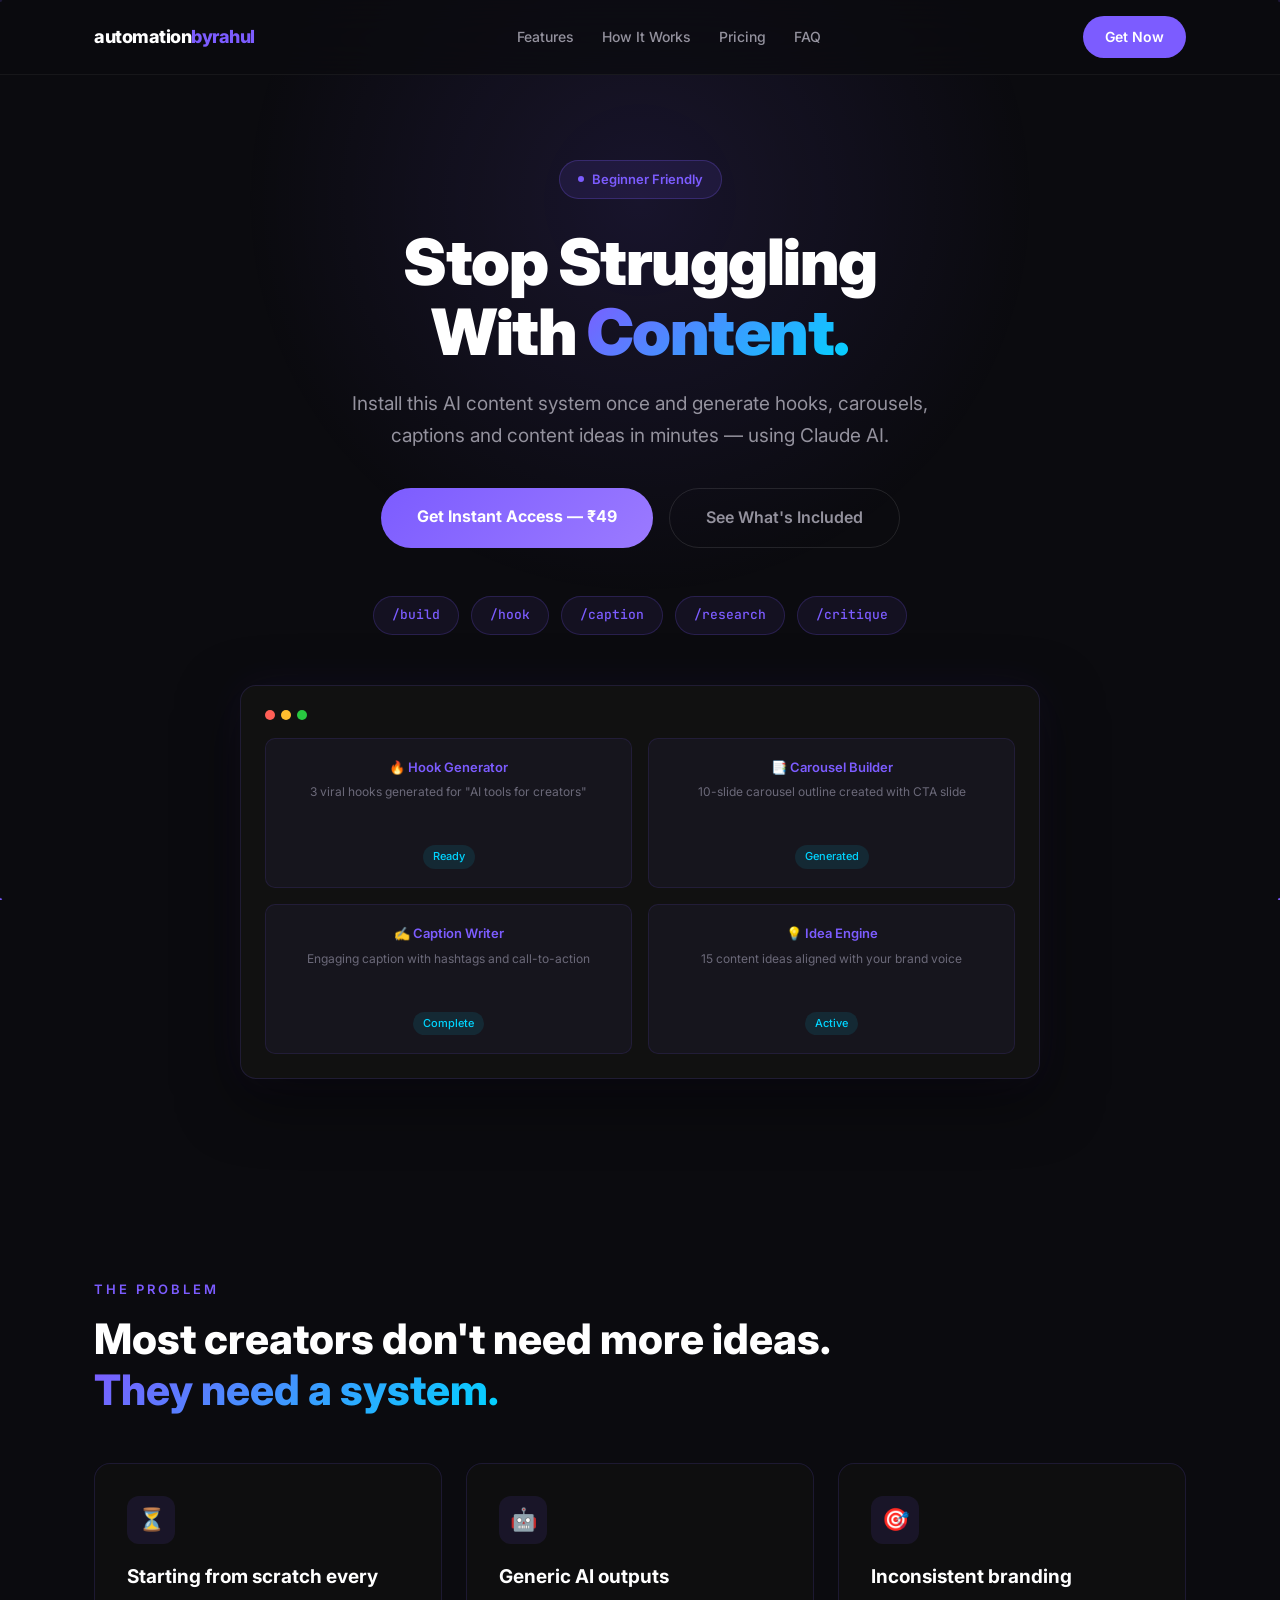
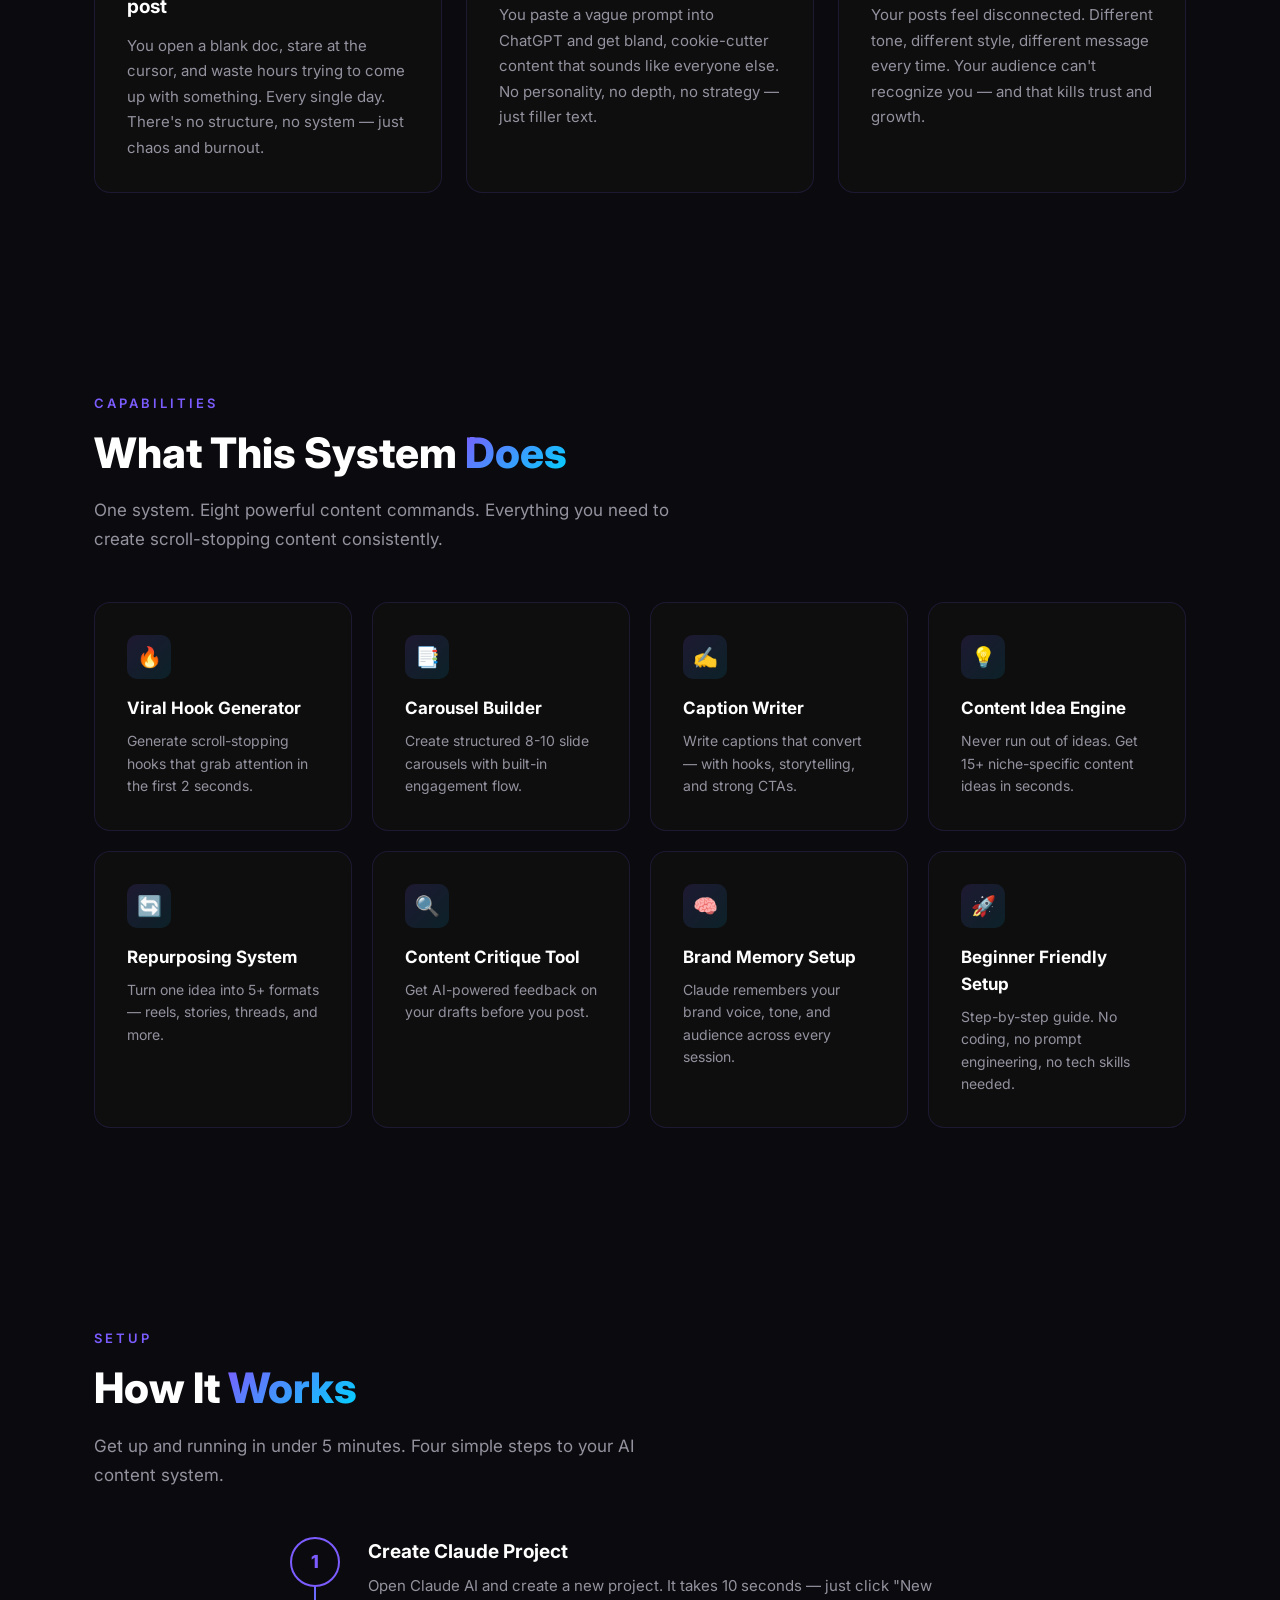
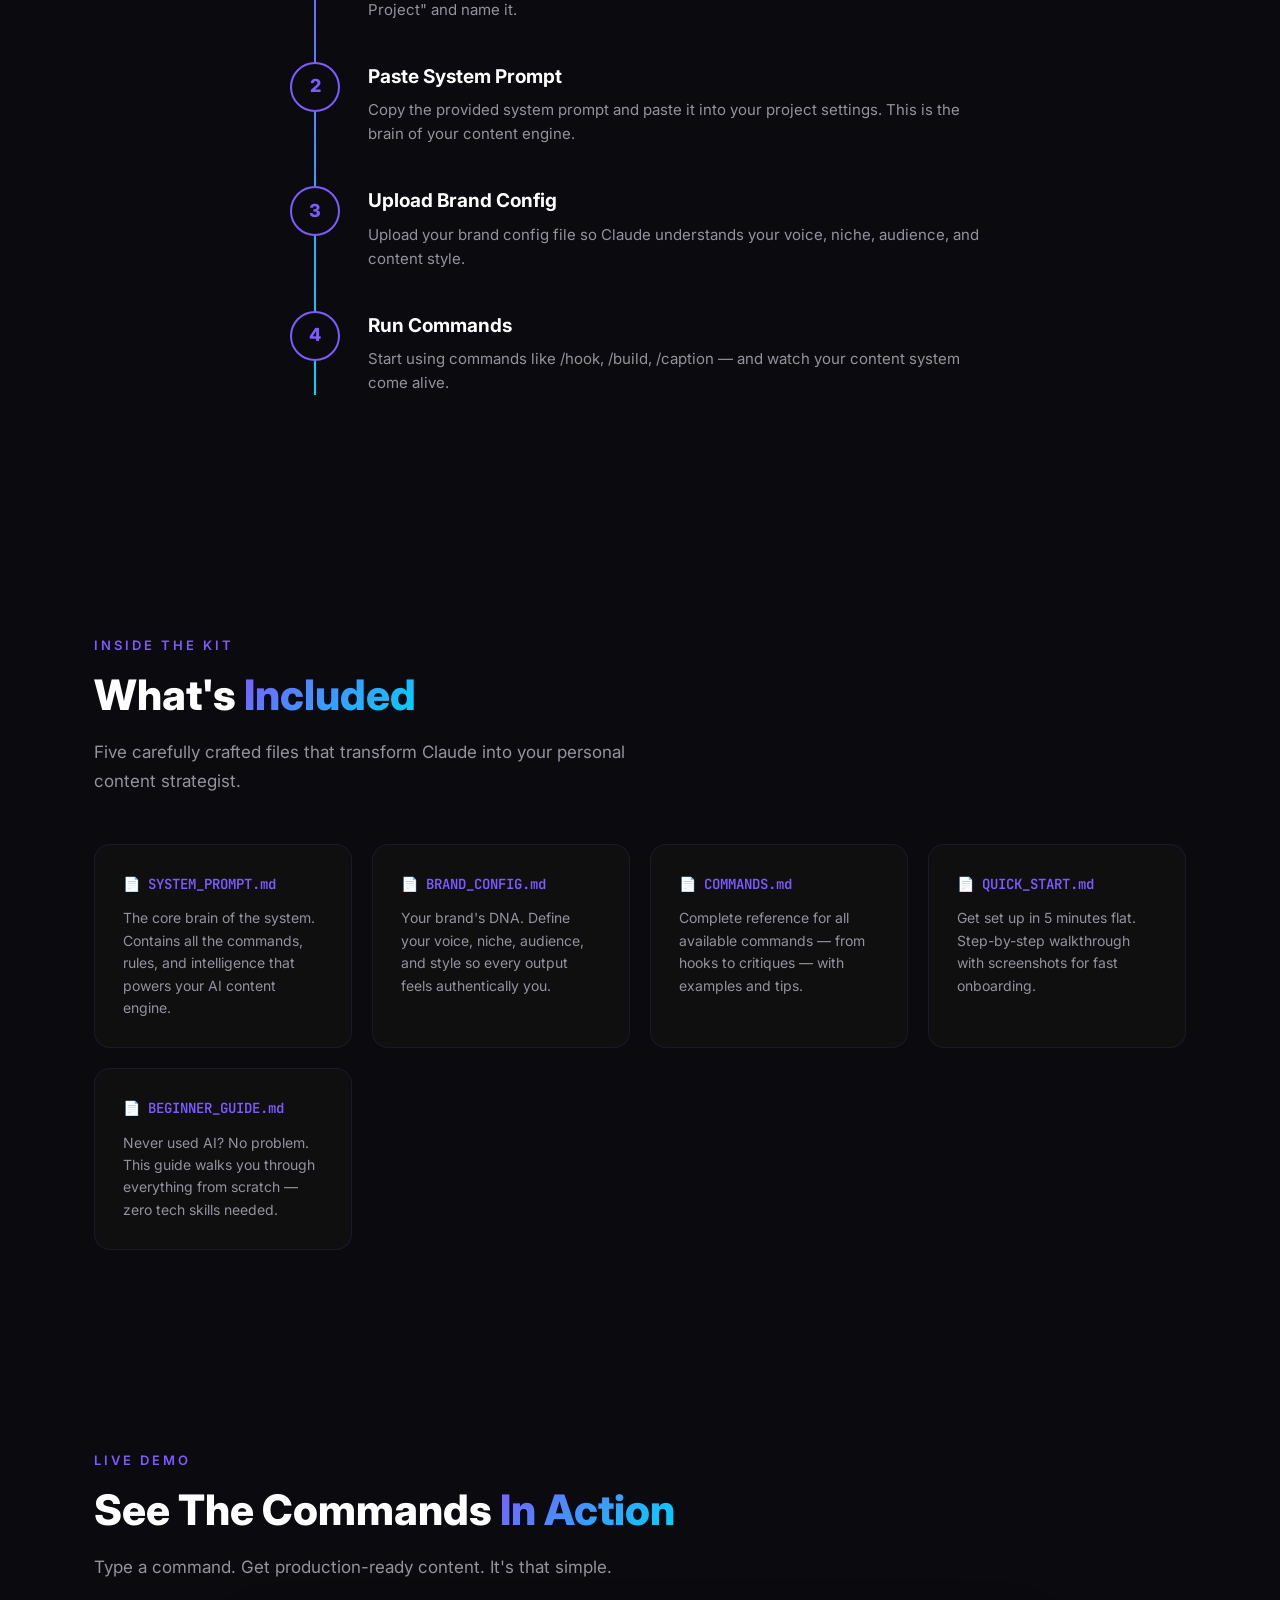
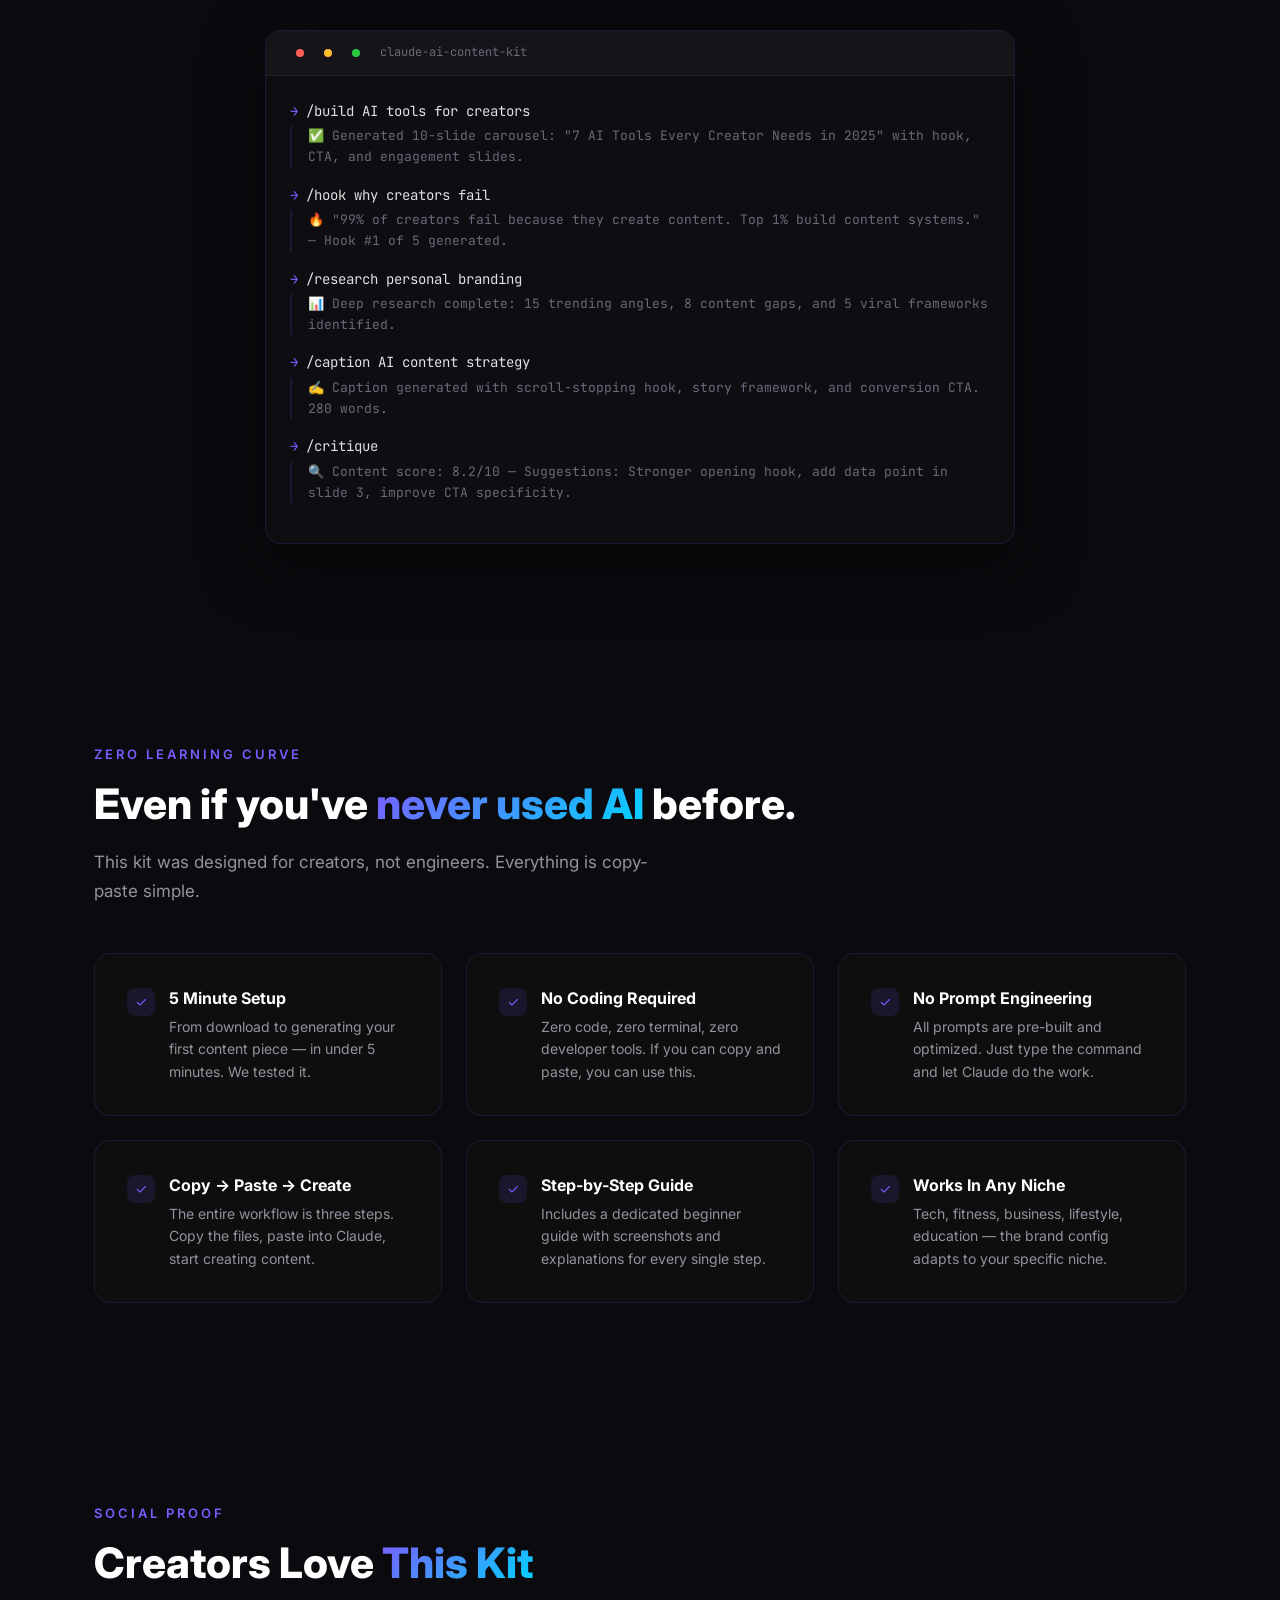
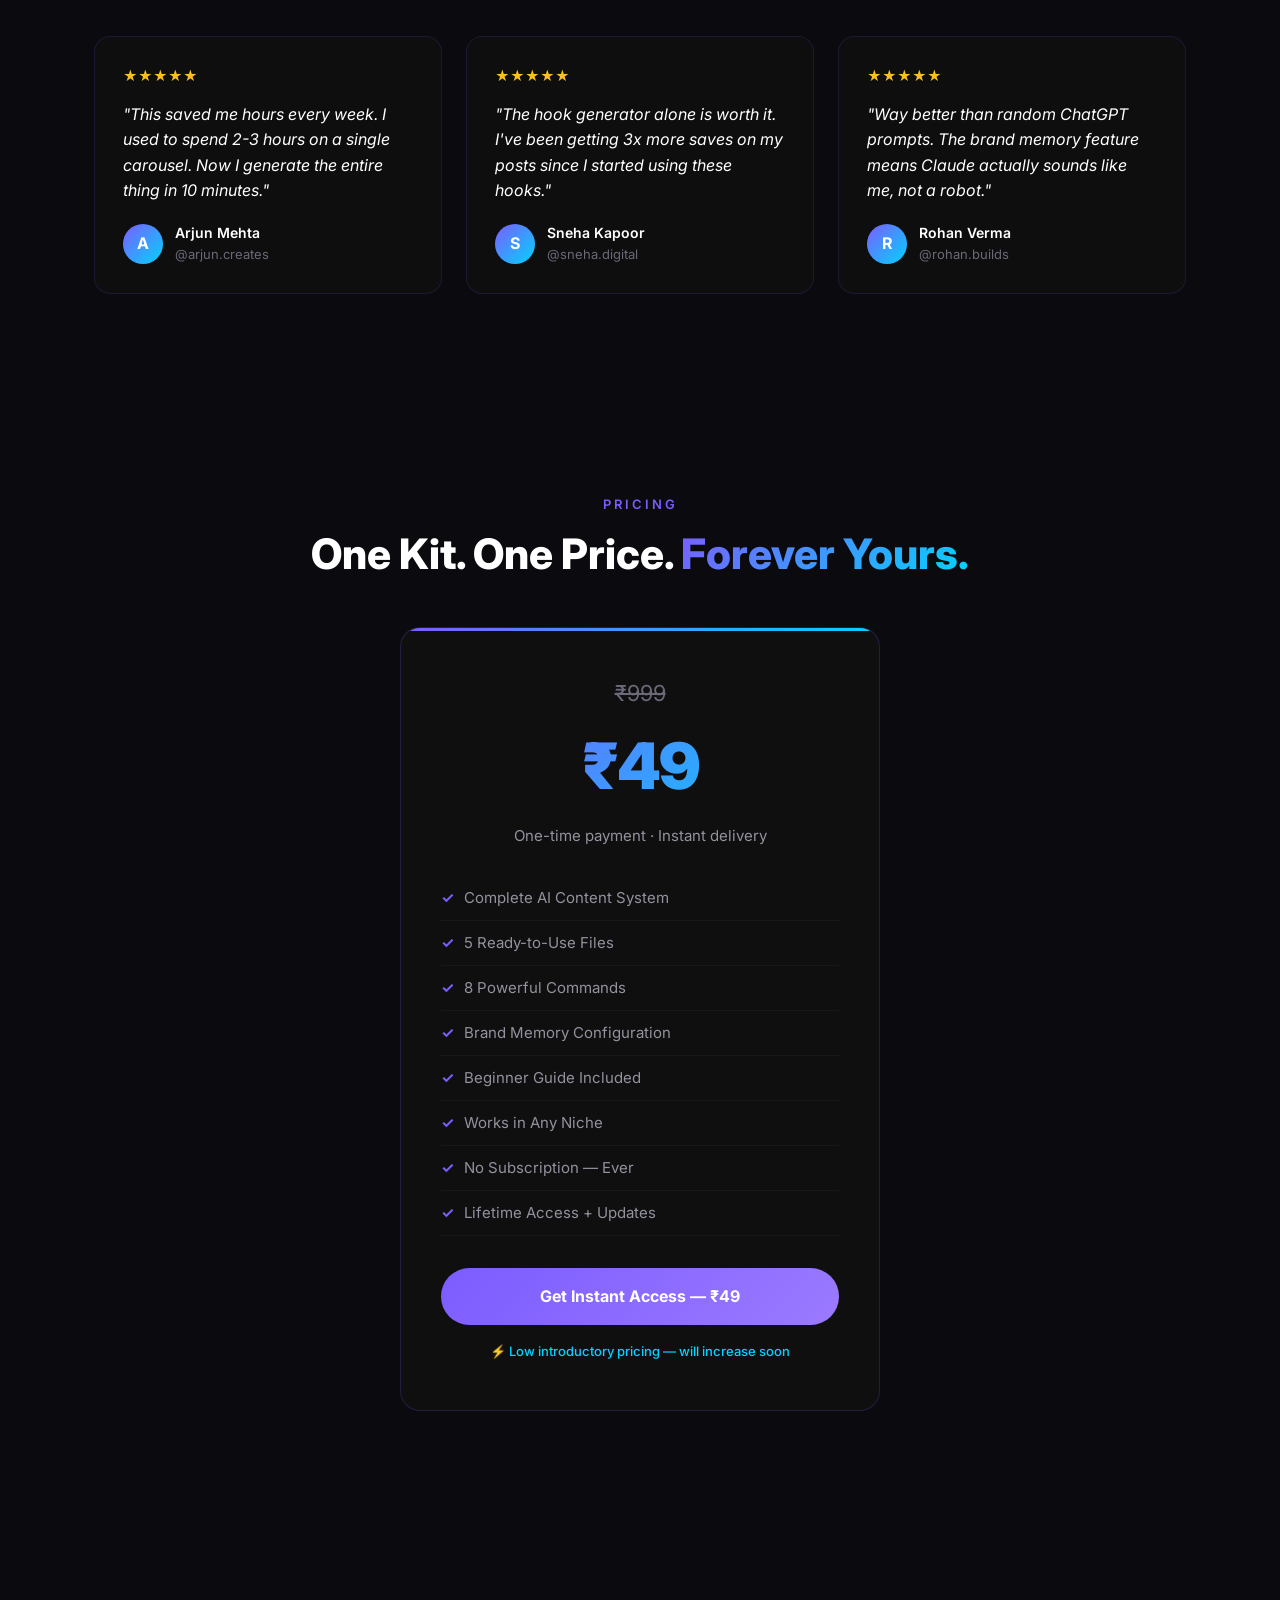
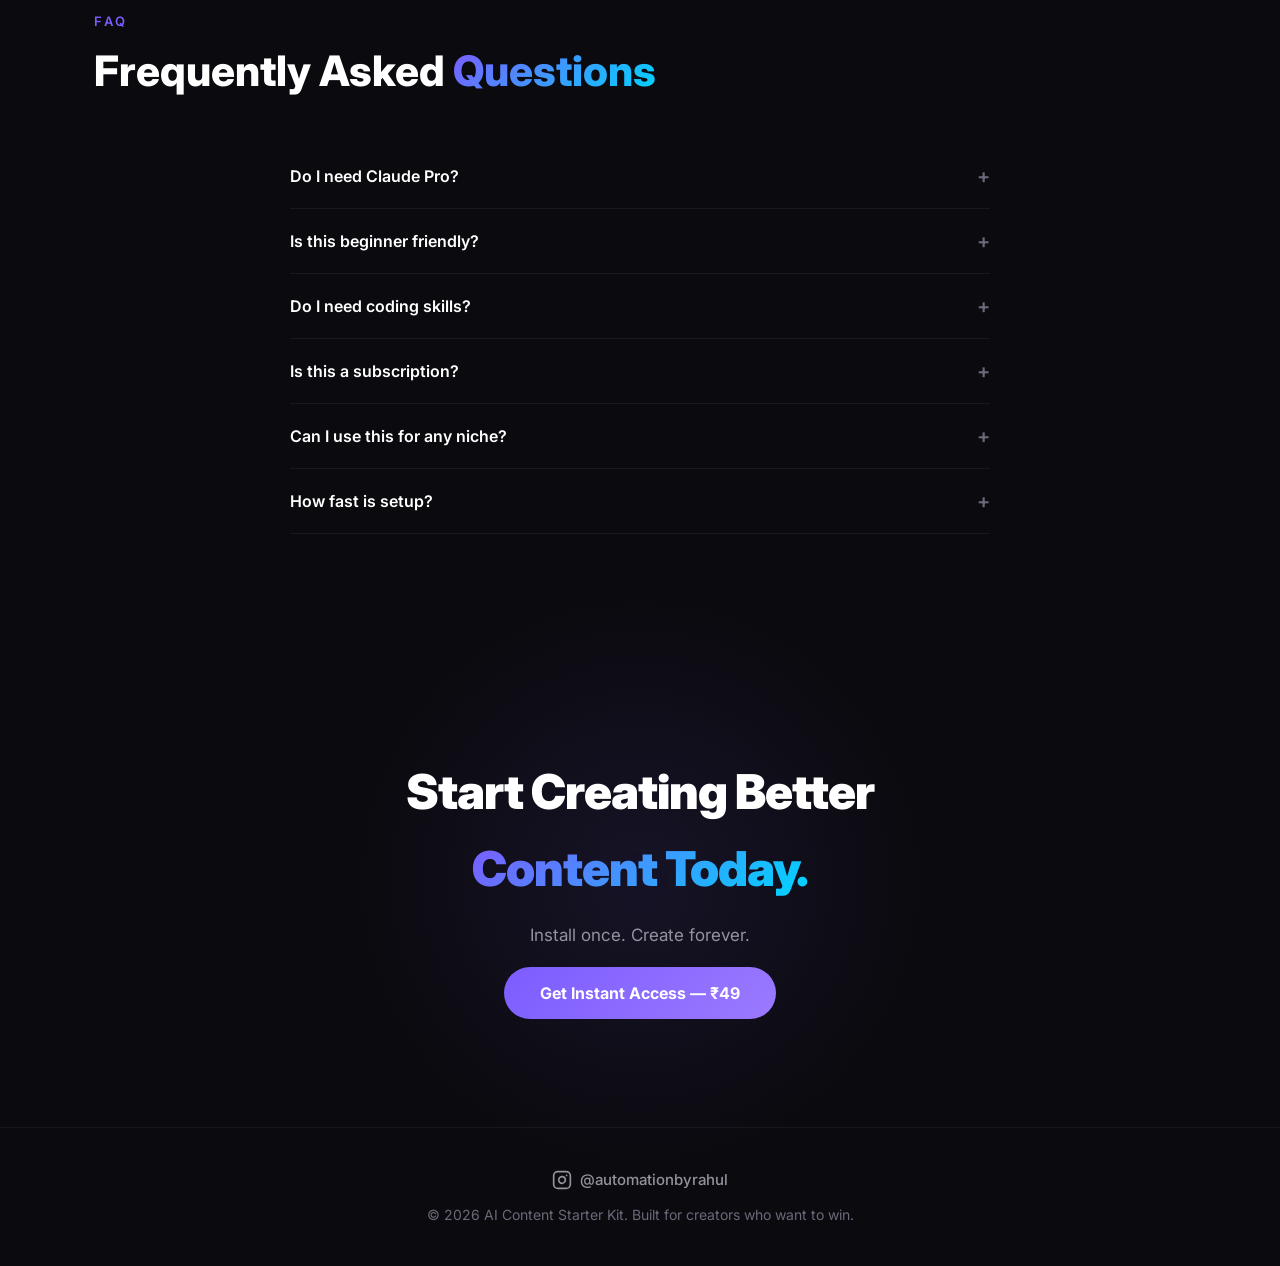
==== commit 5b4406ea: "final changes" ====
--- a/ai-content-starter-kit/index.html
+++ b/ai-content-starter-kit/index.html
@@ -21,7 +21,7 @@
       <li><a href="#pricing">Pricing</a></li>
       <li><a href="#faq">FAQ</a></li>
     </ul>
-    <a href="#pricing" class="nav-cta">Get Access — ₹49</a>
+    <a href="checkout.html" class="nav-cta">Get Now</a>
     <button class="mobile-toggle" onclick="document.querySelector('.nav-links').classList.toggle('show')" aria-label="Menu">☰</button>
   </div>
 </nav>
@@ -385,7 +385,7 @@
           <li>No Subscription — Ever</li>
           <li>Lifetime Access + Updates</li>
         </ul>
-        <div class="razorpay-btn-wrap"><form><script src="https://checkout.razorpay.com/v1/payment-button.js" data-payment_button_id="pl_SnFAVWl4PBfO9S" async> </script> </form></div>
+        <a href="checkout.html" class="btn-primary" style="display:block;width:100%;text-align:center;">Get Instant Access — ₹49</a>
         <div class="urgency">⚡ Low introductory pricing — will increase soon</div>
       </div>
     </div>
@@ -432,7 +432,7 @@
   <div class="container">
     <h2 class="reveal">Start Creating Better<br><span class="gradient-text">Content Today.</span></h2>
     <p class="reveal">Install once. Create forever.</p>
-    <div class="razorpay-btn-wrap reveal"><form><script src="https://checkout.razorpay.com/v1/payment-button.js" data-payment_button_id="pl_SnFAVWl4PBfO9S" async> </script> </form></div>
+    <a href="checkout.html" class="btn-primary reveal">Get Instant Access — ₹49</a>
   </div>
 </section>
 
--- a/ai-content-starter-kit/styles.css
+++ b/ai-content-starter-kit/styles.css
@@ -324,6 +324,24 @@
 .razorpay-btn-wrap form { display: inline-block; }
 .razorpay-btn-wrap .razorpay-payment-button { border-radius: 50px !important; }
 
+/* ── Razorpay Modal Fix ── */
+.razorpay-container { position: fixed !important; inset: 0 !important; z-index: 99999 !important; display: flex !important; align-items: center !important; justify-content: center !important; }
+.razorpay-container iframe,
+.razorpay-checkout-frame {
+  position: fixed !important; top: 50% !important; left: 50% !important;
+  transform: translate(-50%, -50%) !important;
+  max-width: 100vw !important; max-height: 100vh !important;
+  z-index: 99999 !important;
+}
+body > .razorpay-container,
+body > iframe[src*="razorpay"],
+iframe.razorpay-checkout-frame {
+  position: fixed !important; top: 0 !important; left: 0 !important;
+  width: 100% !important; height: 100% !important;
+  max-width: 100vw !important; max-height: 100vh !important;
+  z-index: 99999 !important;
+}
+
 /* ── Footer ── */
 .footer { padding: 40px 0; border-top: 1px solid rgba(255,255,255,0.05); text-align: center; }
 .footer p { font-size: 14px; color: var(--text-dim); }
@@ -341,18 +359,39 @@
 /* ── Responsive ── */
 @media (max-width: 768px) {
   .nav-links { display: none; }
+  .nav-cta { padding: 8px 16px; font-size: 13px; }
   .mobile-toggle { display: block; }
-  .hero { padding: 130px 0 60px; }
+  .hero { padding: 160px 0 60px; }
   .mock-body { grid-template-columns: 1fr; }
   .section { padding: 60px 0; }
   .hero-btns { flex-direction: column; align-items: center; }
-  .btn-primary, .btn-secondary { width: 100%; max-width: 320px; text-align: center; }
+  .btn-primary, .btn-secondary { width: 100%; max-width: 320px; text-align: center; display: block; }
+  .problem-grid { grid-template-columns: 1fr; }
+  .features-grid { grid-template-columns: 1fr; }
+  .included-grid { grid-template-columns: 1fr; }
+  .beginner-grid { grid-template-columns: 1fr; }
+  .testimonials-grid { grid-template-columns: 1fr; }
   .timeline::before { left: 24px; }
-  .pricing-card { padding: 36px 24px; }
+  .glass-card { padding: 24px; }
+  .terminal-body { padding: 16px; font-size: 12px; }
+  .term-output { font-size: 11px; }
+  .pricing-card { padding: 36px 20px; }
   .pricing-card .price { font-size: 48px; }
+  .final-cta { padding: 80px 0; }
+  .hero-mock { padding: 16px; }
+  .section-title { font-size: clamp(24px, 6vw, 36px); }
 }
 @media (max-width: 480px) {
   .container { padding: 0 16px; }
+  .hero { padding: 140px 0 48px; }
   .command-pills { gap: 8px; }
-  .pill { font-size: 12px; padding: 6px 14px; }
-}
+  .pill { font-size: 11px; padding: 6px 12px; }
+  .hero h1 { font-size: 32px; }
+  .hero p { font-size: 15px; }
+  .glass-card { padding: 20px; }
+  .terminal-body { padding: 14px; font-size: 11px; overflow-x: auto; }
+  .term-cmd { word-break: break-word; }
+  .pricing-card { padding: 28px 16px; }
+  .file-card { padding: 20px; }
+  .file-name { font-size: 13px; }
+}
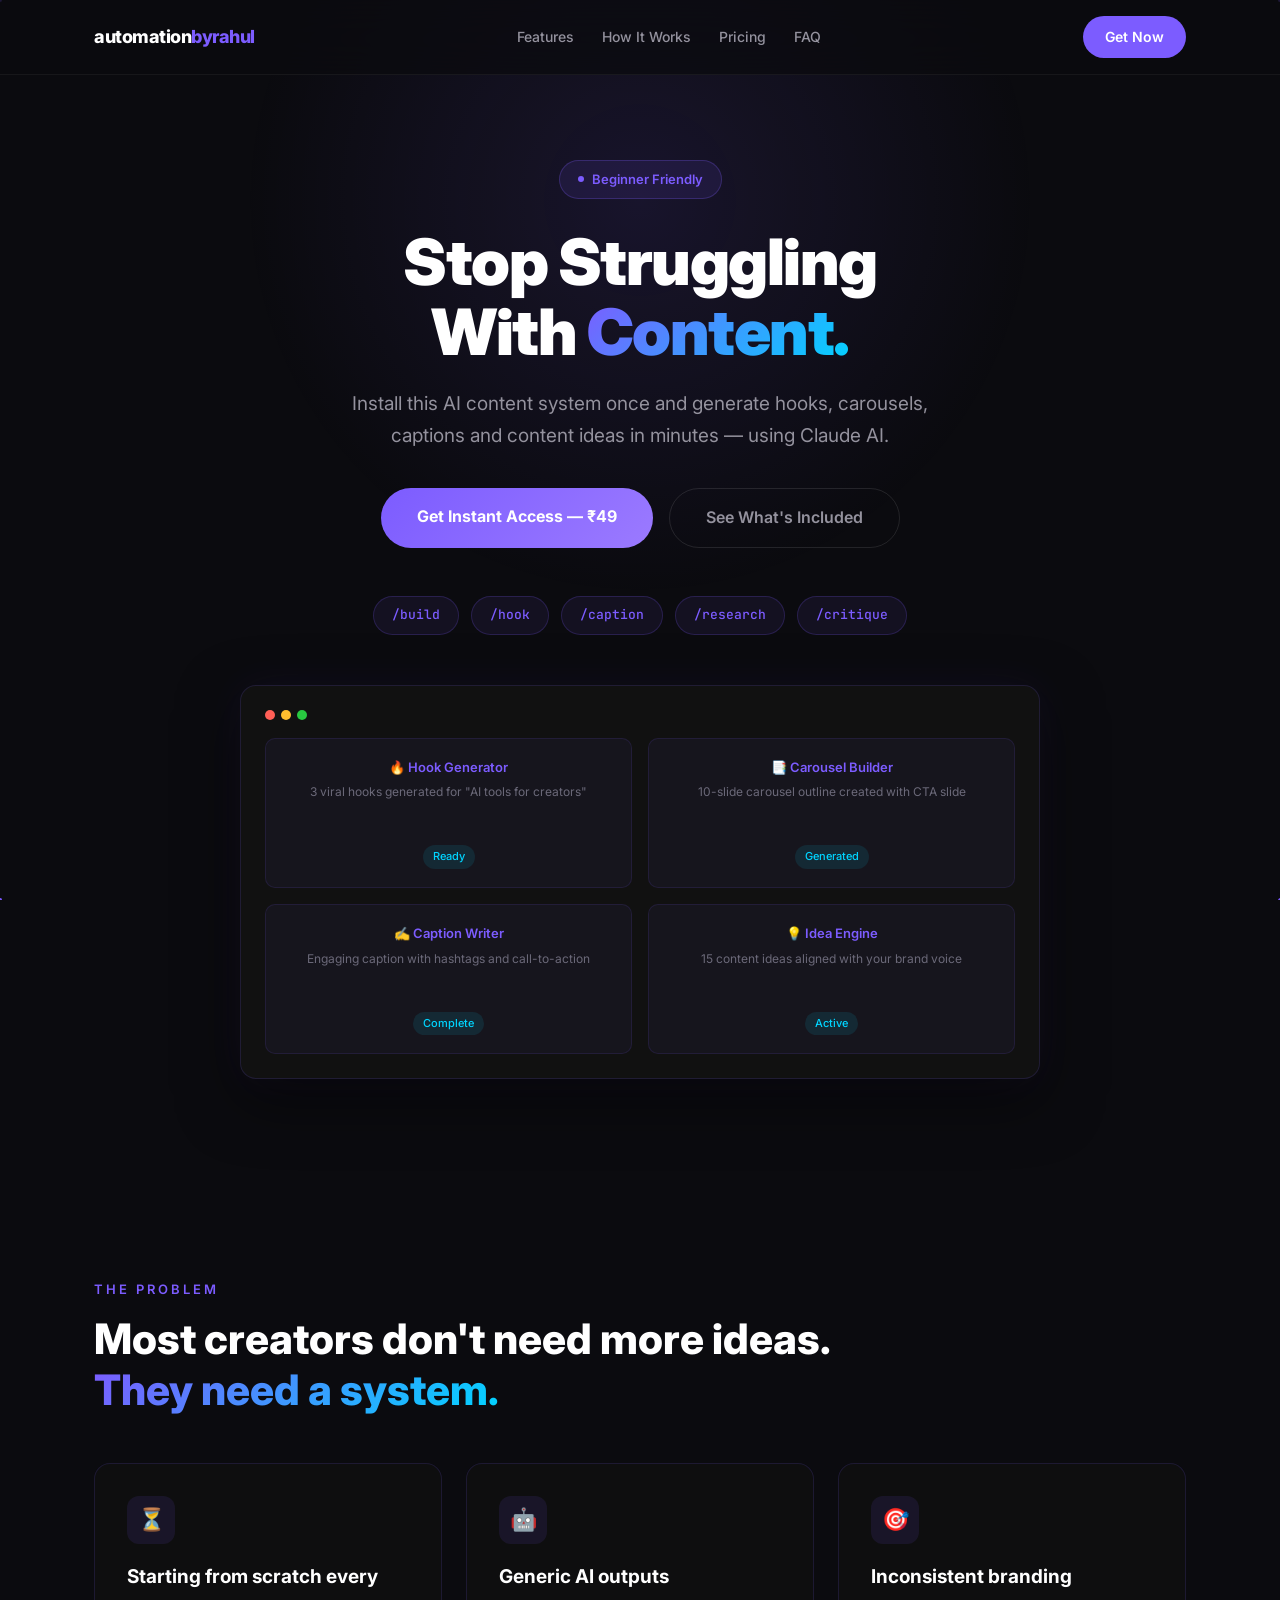
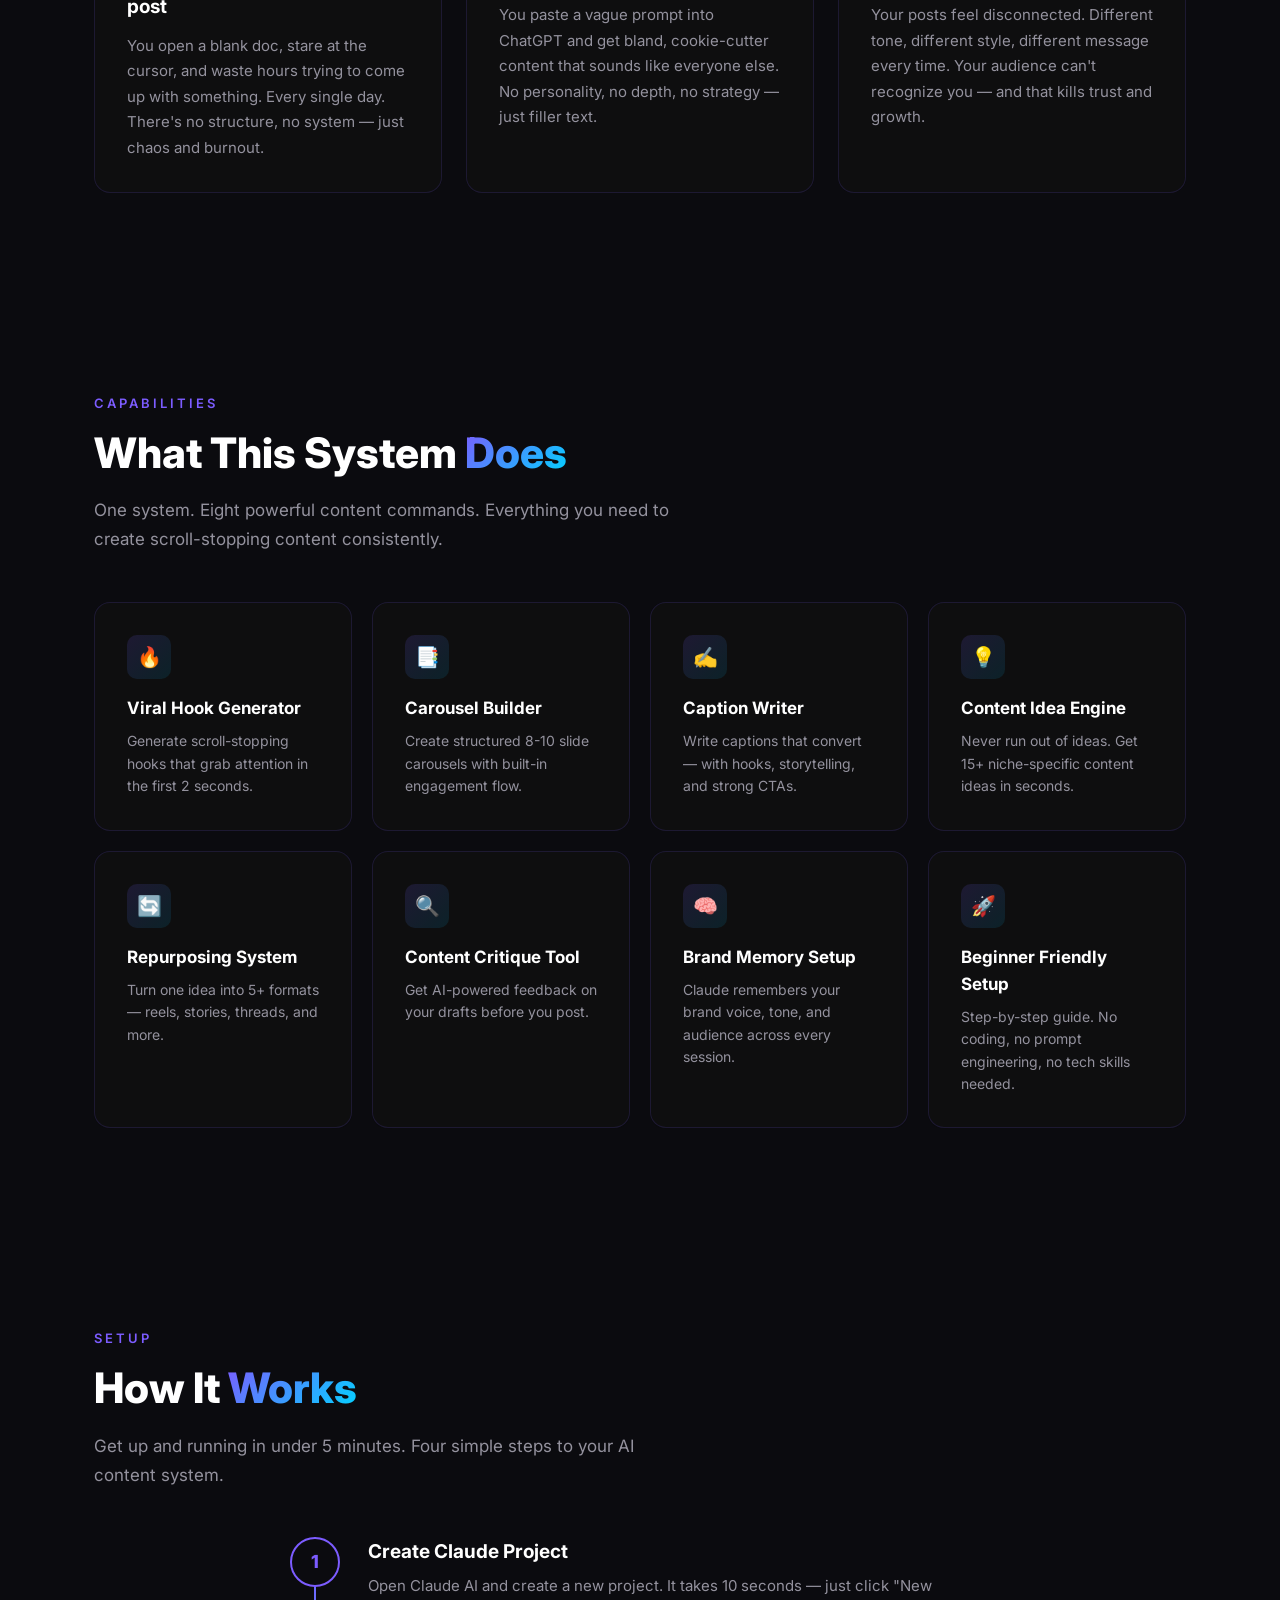
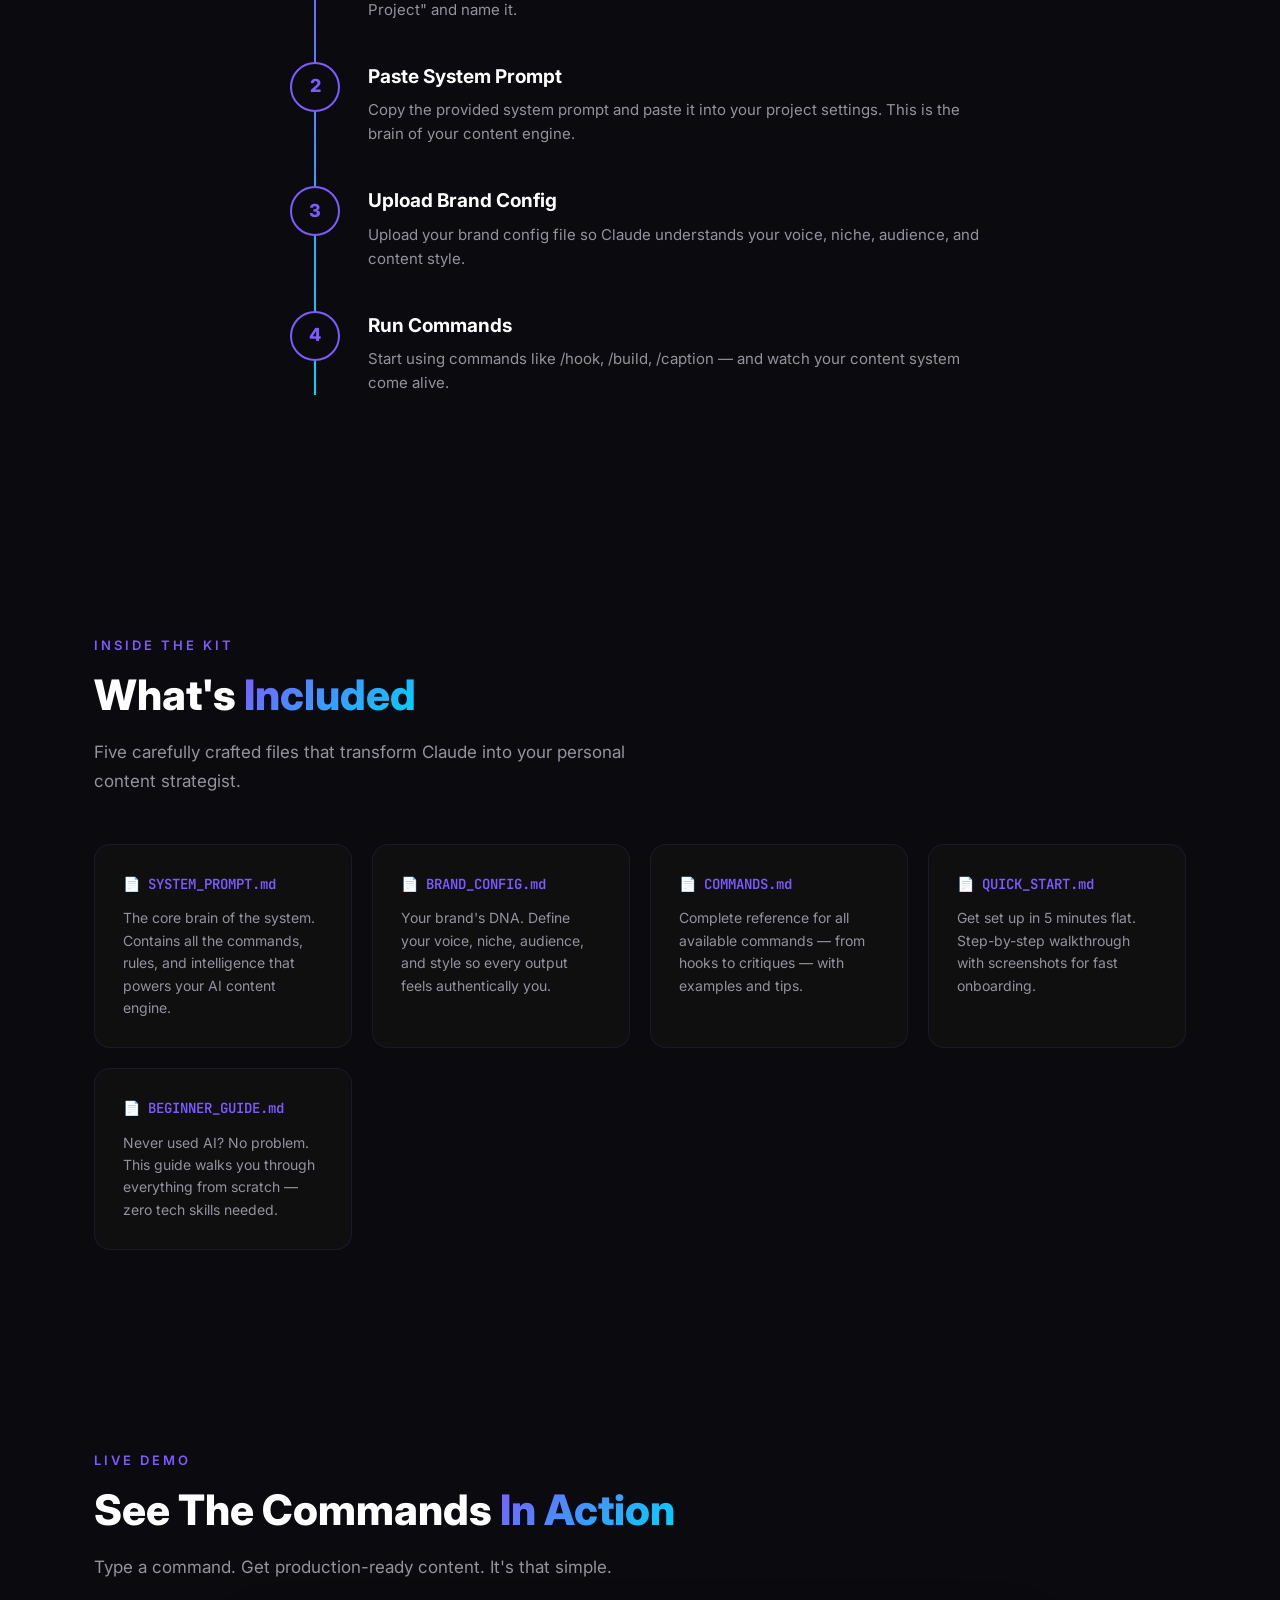
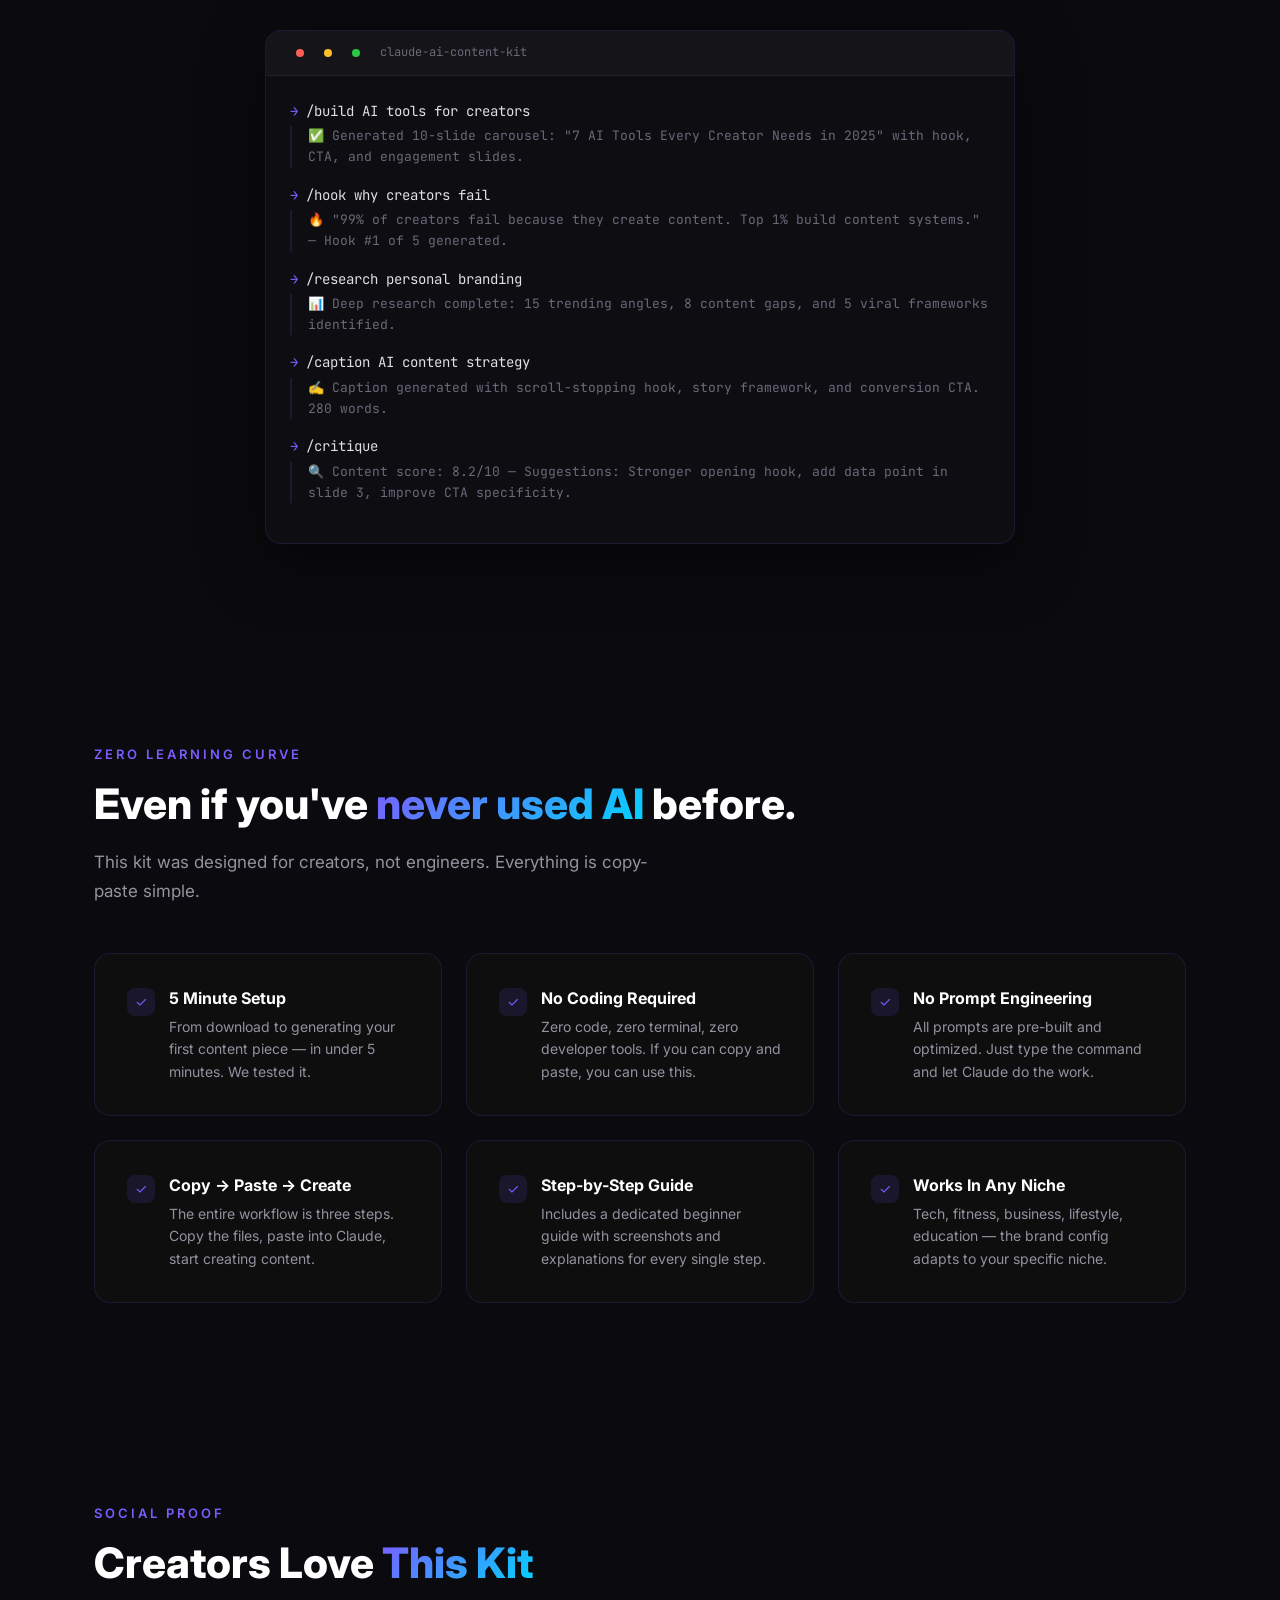
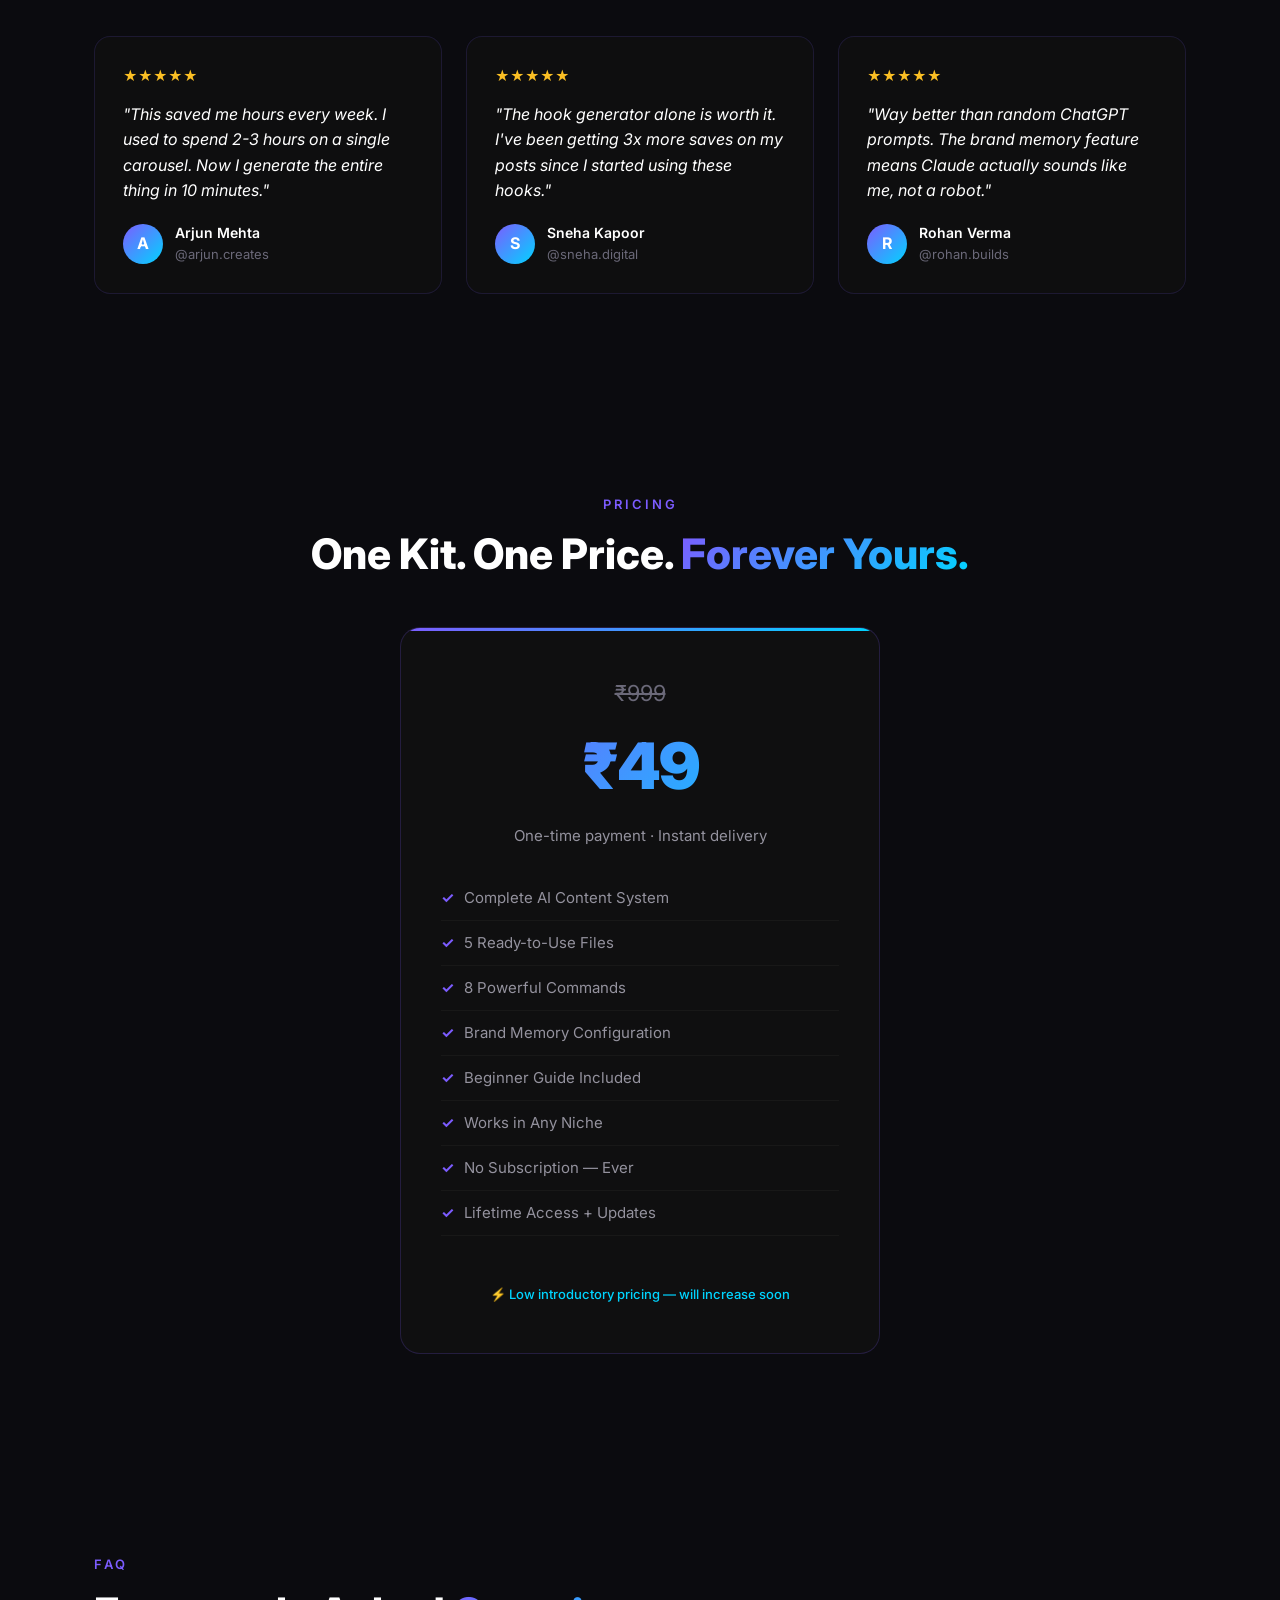
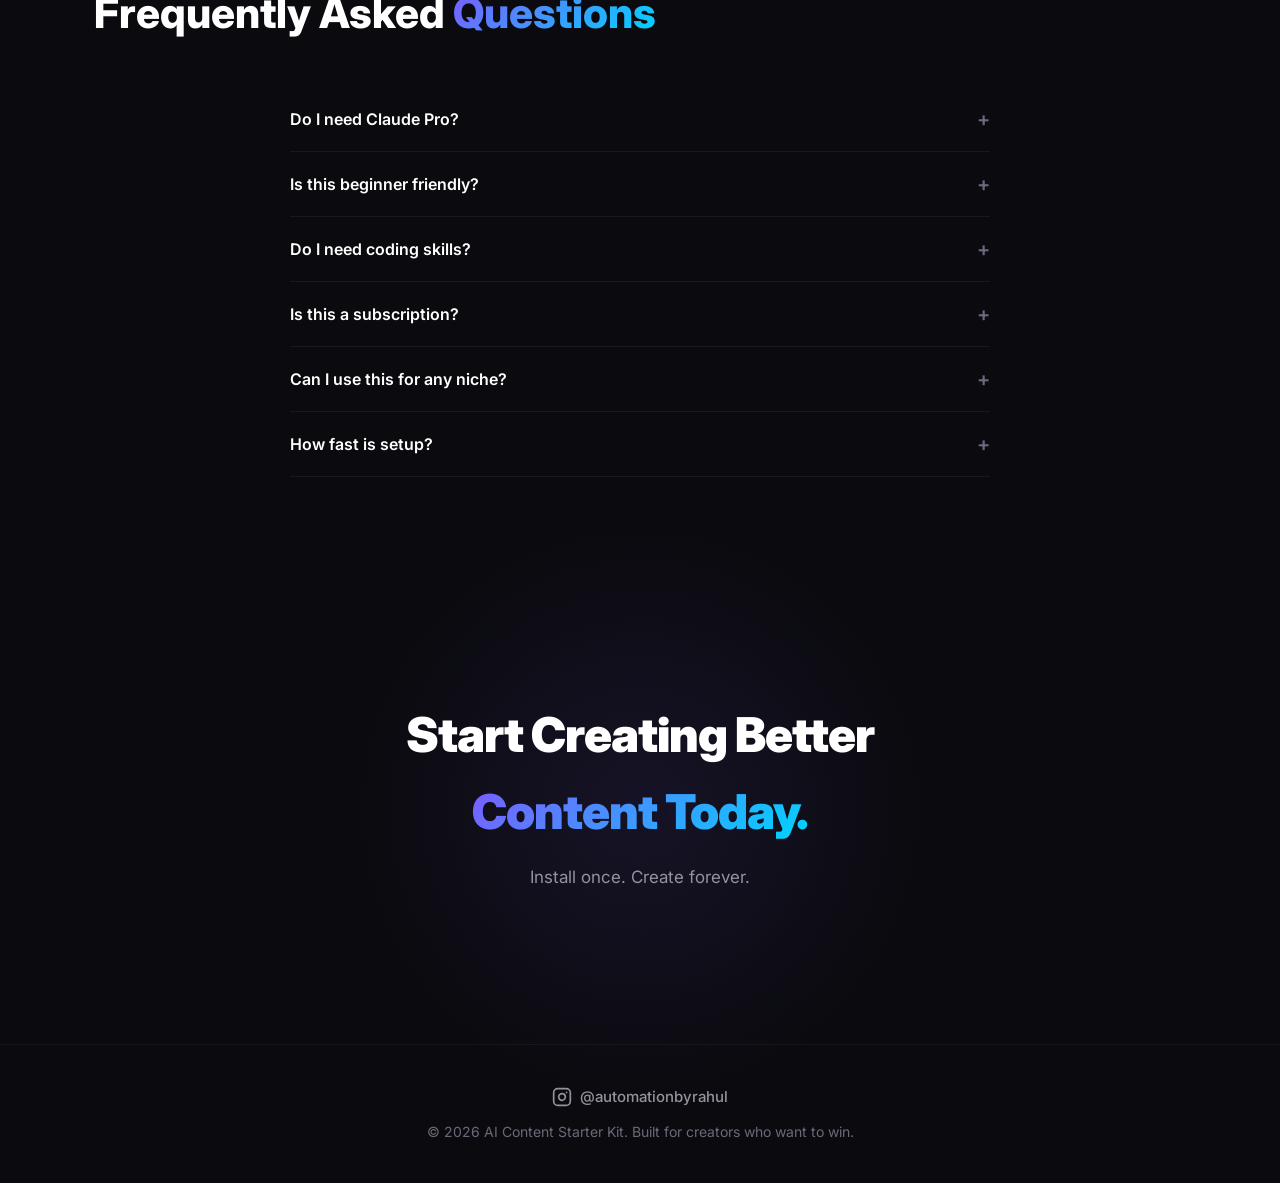
==== commit f3ceb0f2: "final changes" ====
--- a/ai-content-starter-kit/index.html
+++ b/ai-content-starter-kit/index.html
@@ -21,7 +21,7 @@
       <li><a href="#pricing">Pricing</a></li>
       <li><a href="#faq">FAQ</a></li>
     </ul>
-    <a href="checkout.html" class="nav-cta">Get Now</a>
+    <a href="#pricing" class="nav-cta">Get Now</a>
     <button class="mobile-toggle" onclick="document.querySelector('.nav-links').classList.toggle('show')" aria-label="Menu">☰</button>
   </div>
 </nav>
@@ -385,7 +385,7 @@
           <li>No Subscription — Ever</li>
           <li>Lifetime Access + Updates</li>
         </ul>
-        <a href="checkout.html" class="btn-primary" style="display:block;width:100%;text-align:center;">Get Instant Access — ₹49</a>
+        <div class="razorpay-btn-wrap"><form><script src="https://checkout.razorpay.com/v1/payment-button.js" data-payment_button_id="pl_SnFAVWl4PBfO9S" async> </script> </form></div>
         <div class="urgency">⚡ Low introductory pricing — will increase soon</div>
       </div>
     </div>
@@ -432,7 +432,7 @@
   <div class="container">
     <h2 class="reveal">Start Creating Better<br><span class="gradient-text">Content Today.</span></h2>
     <p class="reveal">Install once. Create forever.</p>
-    <a href="checkout.html" class="btn-primary reveal">Get Instant Access — ₹49</a>
+    <div class="razorpay-btn-wrap reveal"><form><script src="https://checkout.razorpay.com/v1/payment-button.js" data-payment_button_id="pl_SnFAVWl4PBfO9S" async> </script> </form></div>
   </div>
 </section>
 
--- a/ai-content-starter-kit/styles.css
+++ b/ai-content-starter-kit/styles.css
@@ -319,27 +319,44 @@
 .final-cta h2 { font-size: clamp(30px, 4.5vw, 48px); font-weight: 900; margin-bottom: 14px; letter-spacing: -1px; }
 .final-cta p { font-size: 17px; color: var(--text-muted); margin-bottom: 32px; }
 
-/* ── Razorpay Button ── */
+/* ── Razorpay Button & Modal Fix ── */
 .razorpay-btn-wrap { display: flex; justify-content: center; }
 .razorpay-btn-wrap form { display: inline-block; }
-.razorpay-btn-wrap .razorpay-payment-button { border-radius: 50px !important; }
-
-/* ── Razorpay Modal Fix ── */
-.razorpay-container { position: fixed !important; inset: 0 !important; z-index: 99999 !important; display: flex !important; align-items: center !important; justify-content: center !important; }
-.razorpay-container iframe,
+
+/* Lock the page when Razorpay modal is open */
+body.razorpay-modal-open {
+  overflow: hidden !important;
+  position: fixed !important;
+  width: 100% !important;
+  height: 100% !important;
+  top: 0 !important;
+  left: 0 !important;
+  right: 0 !important;
+  bottom: 0 !important;
+  margin: 0 !important;
+  padding: 0 !important;
+}
+
+/* Force Razorpay's backdrop and iframe to cover viewport correctly */
+.razorpay-container,
+.razorpay-backdrop {
+  position: fixed !important;
+  top: 0 !important; left: 0 !important;
+  width: 100vw !important; height: 100vh !important;
+  max-width: 100vw !important; max-height: 100vh !important;
+  z-index: 999999 !important;
+  transform: none !important;
+}
+body > iframe[src*="razorpay"],
+iframe.razorpay-checkout-frame,
 .razorpay-checkout-frame {
-  position: fixed !important; top: 50% !important; left: 50% !important;
-  transform: translate(-50%, -50%) !important;
+  position: fixed !important;
+  top: 0 !important; left: 0 !important;
+  width: 100vw !important; height: 100vh !important;
   max-width: 100vw !important; max-height: 100vh !important;
-  z-index: 99999 !important;
-}
-body > .razorpay-container,
-body > iframe[src*="razorpay"],
-iframe.razorpay-checkout-frame {
-  position: fixed !important; top: 0 !important; left: 0 !important;
-  width: 100% !important; height: 100% !important;
-  max-width: 100vw !important; max-height: 100vh !important;
-  z-index: 99999 !important;
+  z-index: 999999 !important;
+  border: none !important;
+  transform: none !important;
 }
 
 /* ── Footer ── */
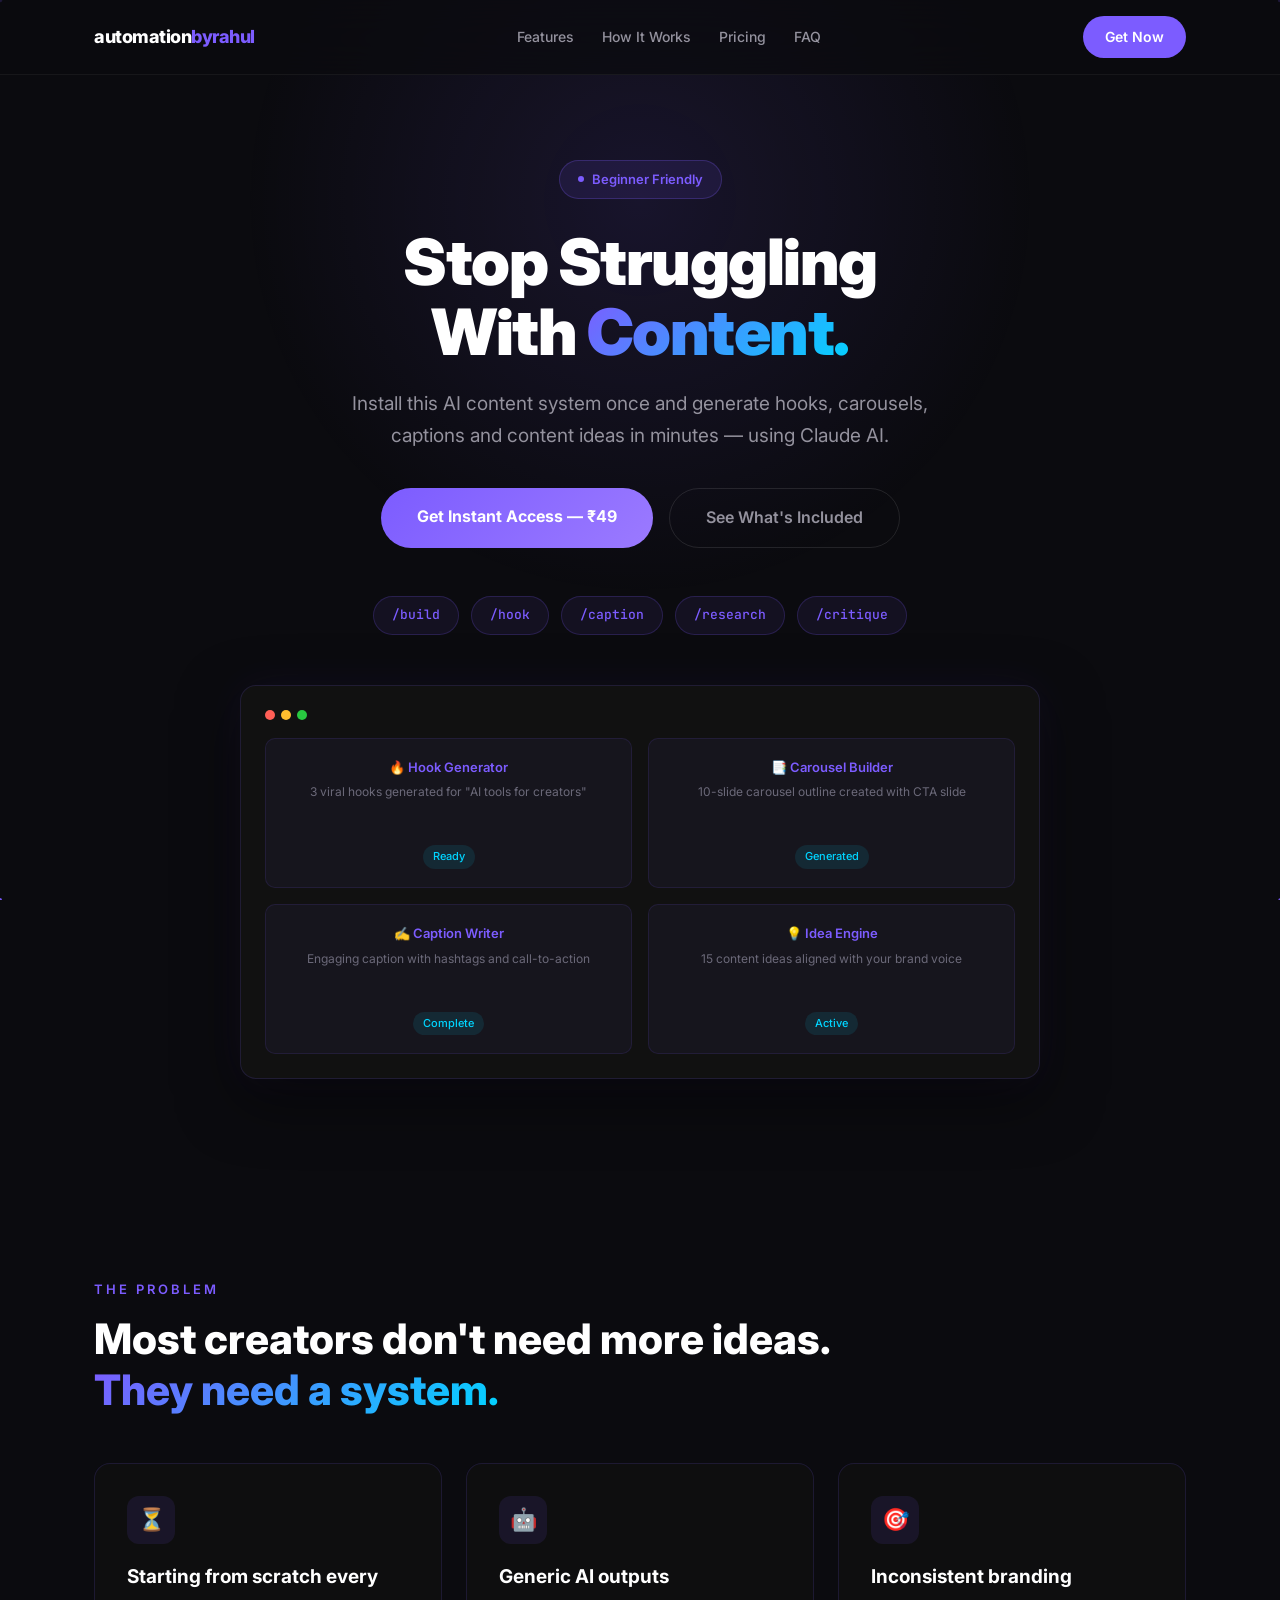
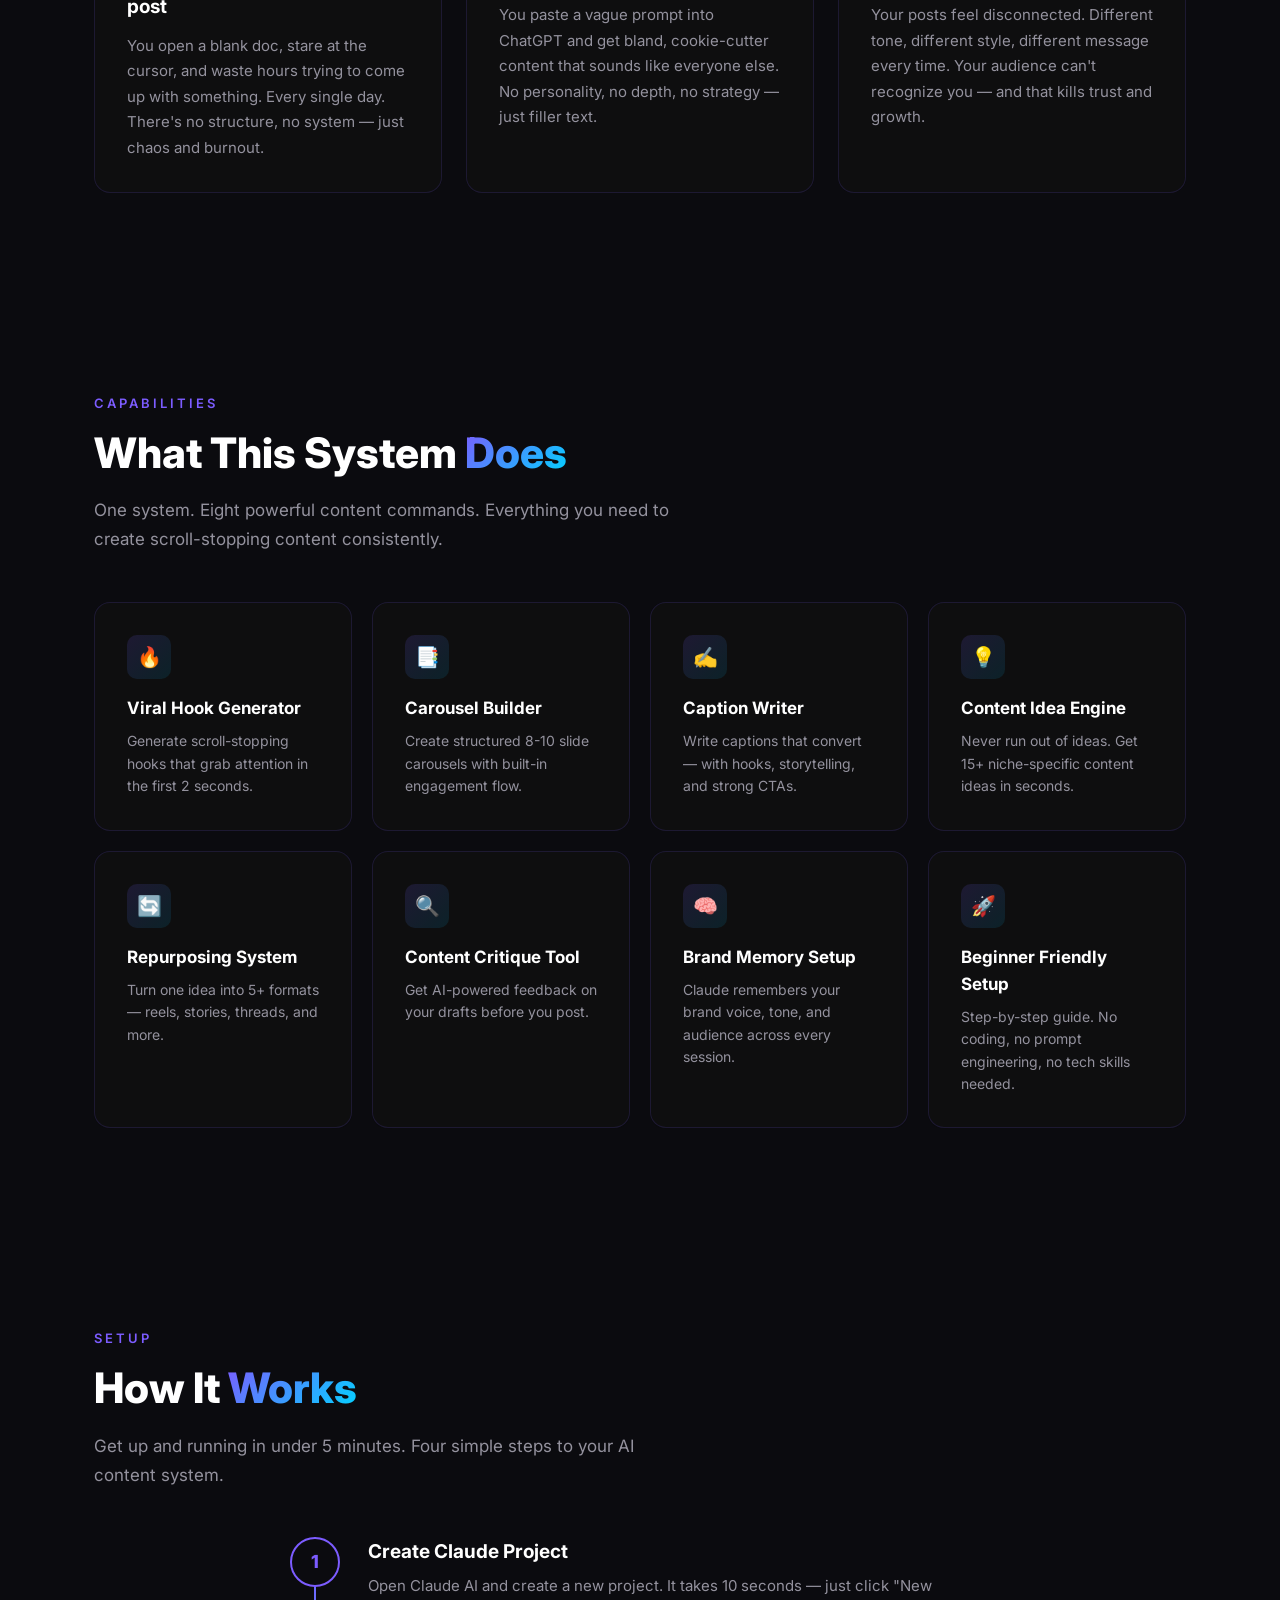
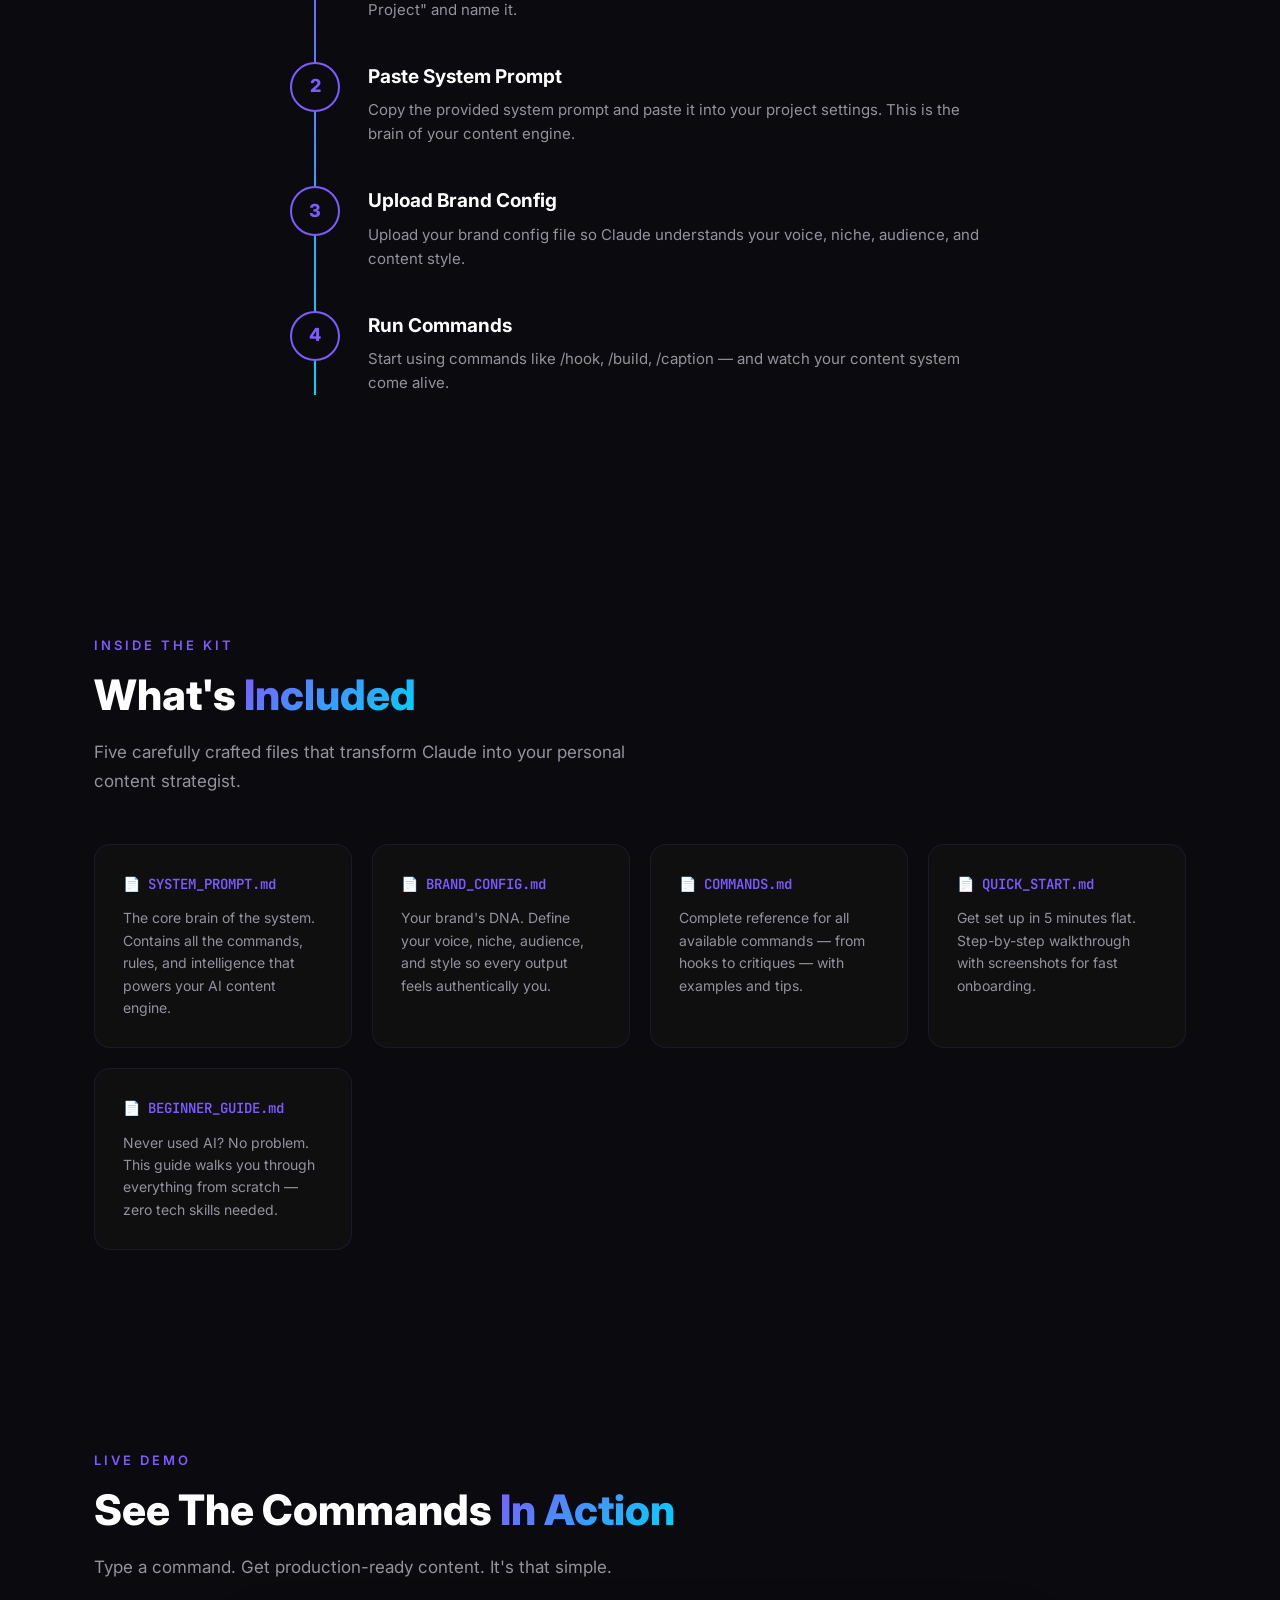
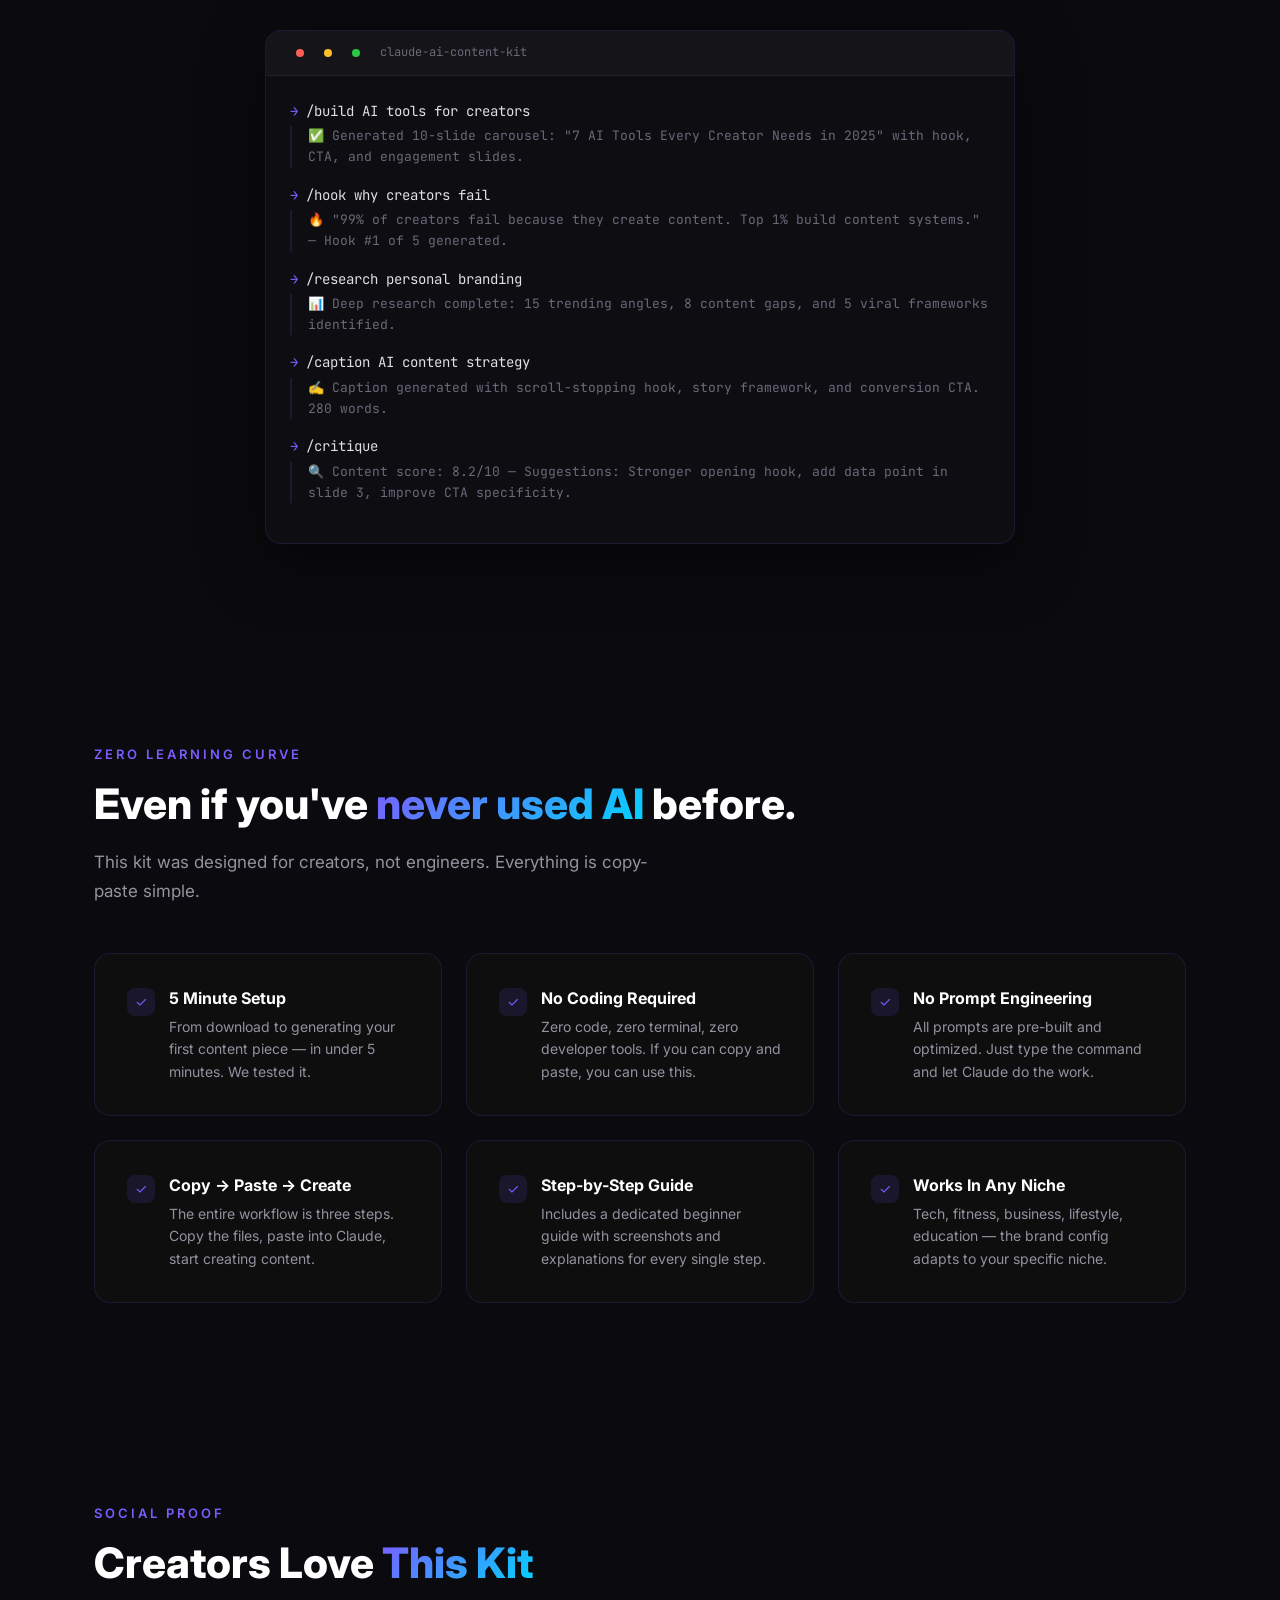
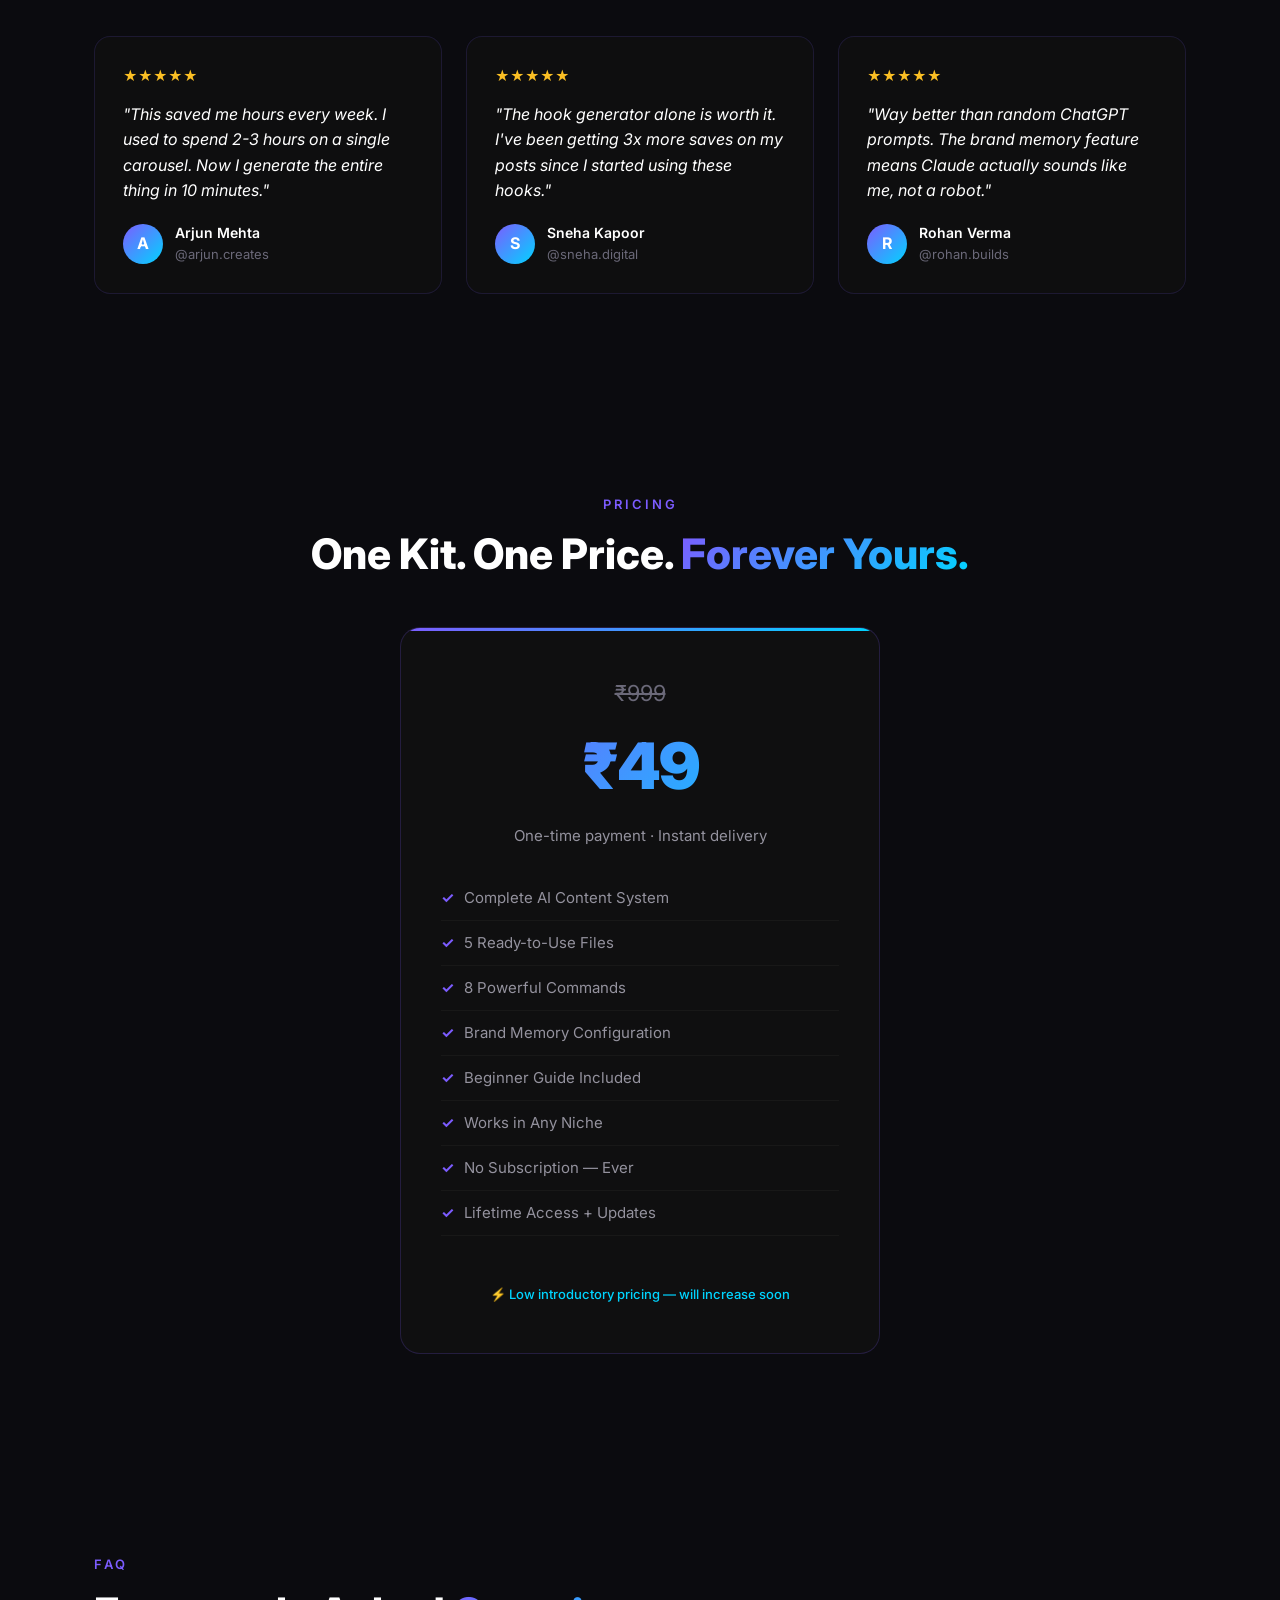
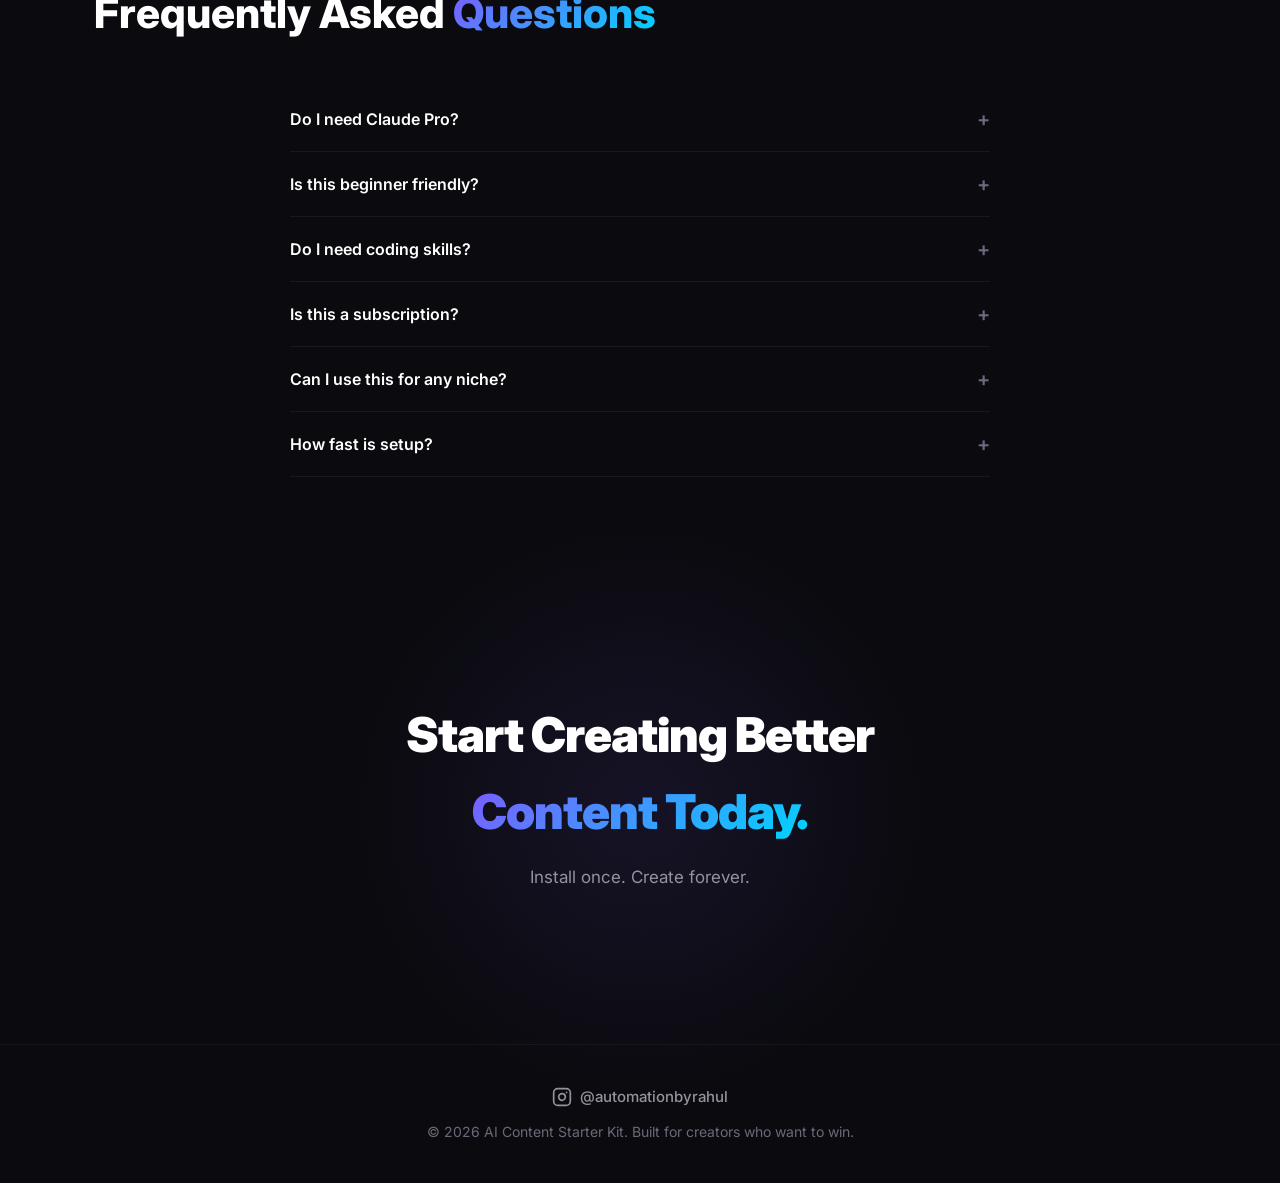
==== commit 5e8cda96: "final changes" ====
--- a/ai-content-starter-kit/index.html
+++ b/ai-content-starter-kit/index.html
@@ -22,7 +22,6 @@
       <li><a href="#faq">FAQ</a></li>
     </ul>
     <a href="#pricing" class="nav-cta">Get Now</a>
-    <button class="mobile-toggle" onclick="document.querySelector('.nav-links').classList.toggle('show')" aria-label="Menu">☰</button>
   </div>
 </nav>
 
--- a/ai-content-starter-kit/styles.css
+++ b/ai-content-starter-kit/styles.css
@@ -77,7 +77,6 @@
   transition: box-shadow .3s, transform .2s; border: none; cursor: pointer;
 }
 .nav-cta:hover { box-shadow: 0 0 24px var(--glow); transform: translateY(-1px); }
-.mobile-toggle { display: none; background: none; border: none; color: #fff; font-size: 24px; cursor: pointer; }
 
 /* ── Hero ── */
 .hero { padding: 160px 0 100px; text-align: center; position: relative; overflow: hidden; }
@@ -377,7 +376,6 @@
 @media (max-width: 768px) {
   .nav-links { display: none; }
   .nav-cta { padding: 8px 16px; font-size: 13px; }
-  .mobile-toggle { display: block; }
   .hero { padding: 160px 0 60px; }
   .mock-body { grid-template-columns: 1fr; }
   .section { padding: 60px 0; }
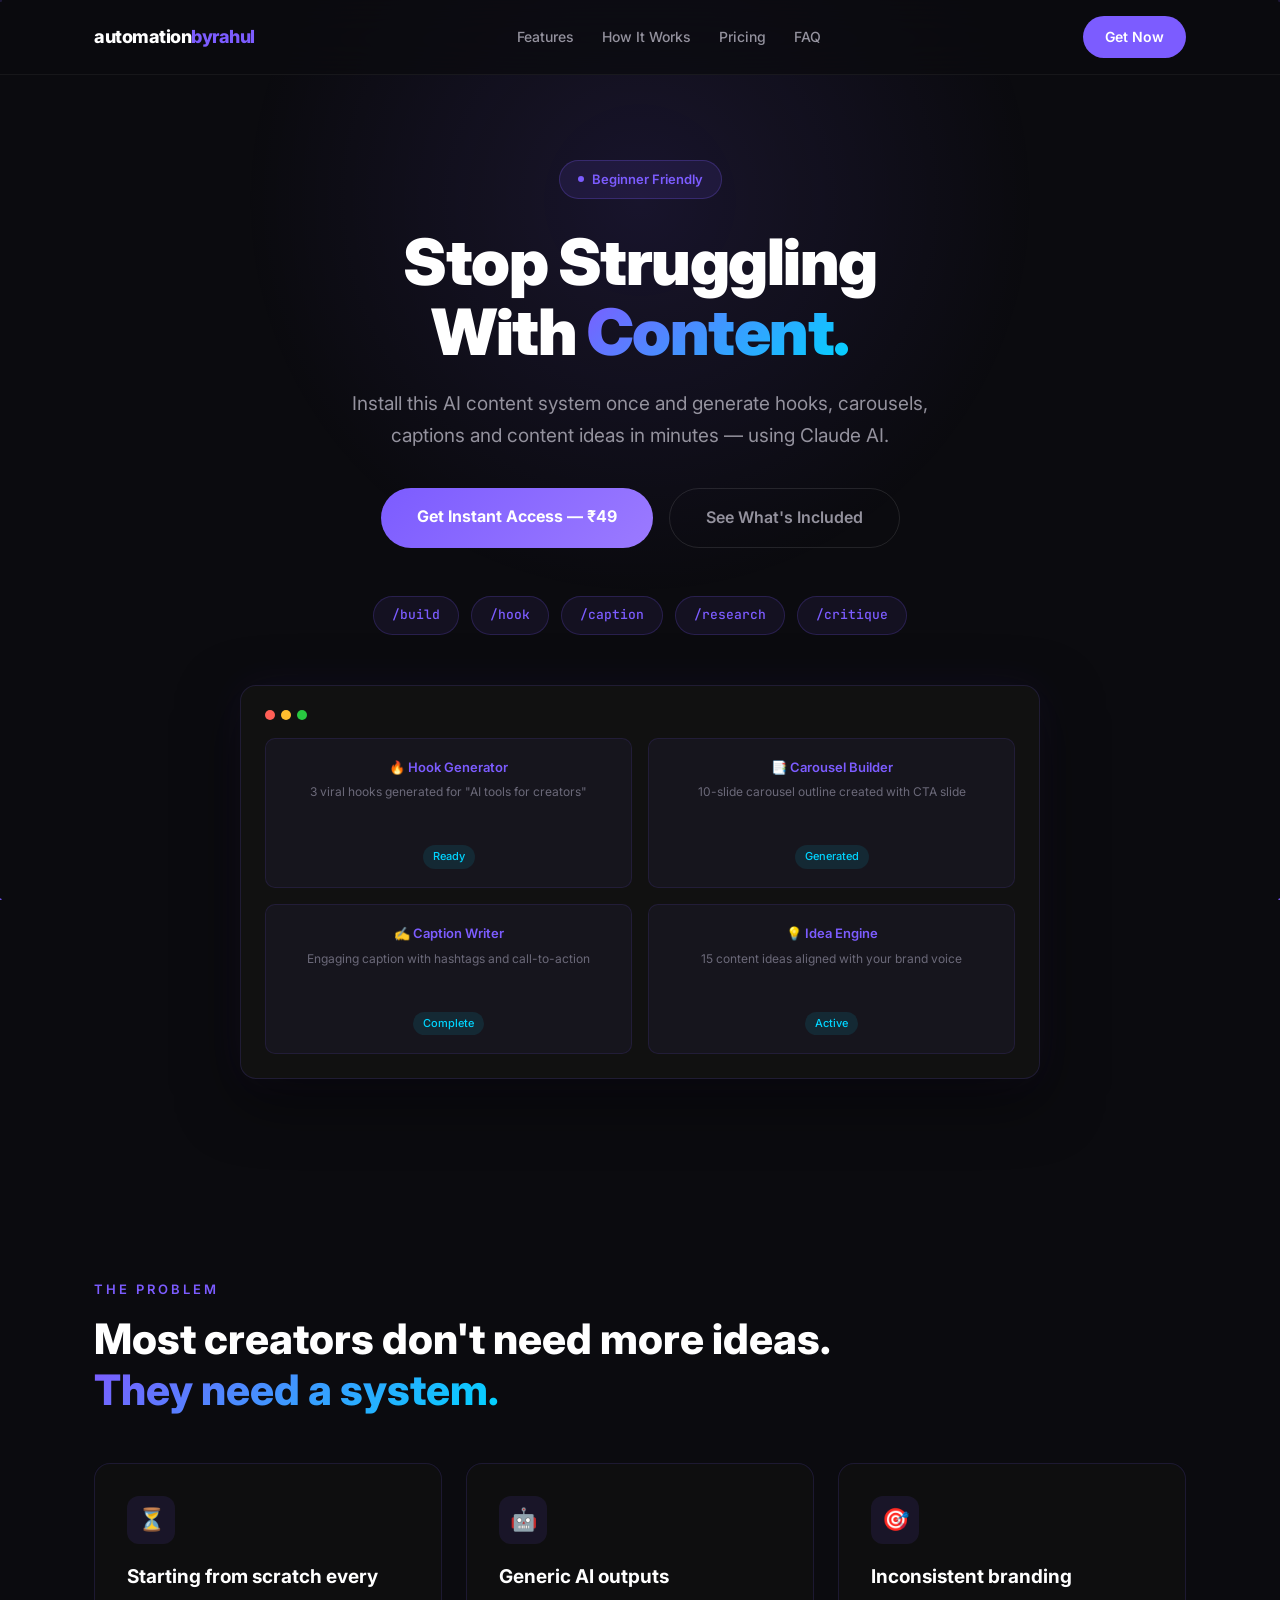
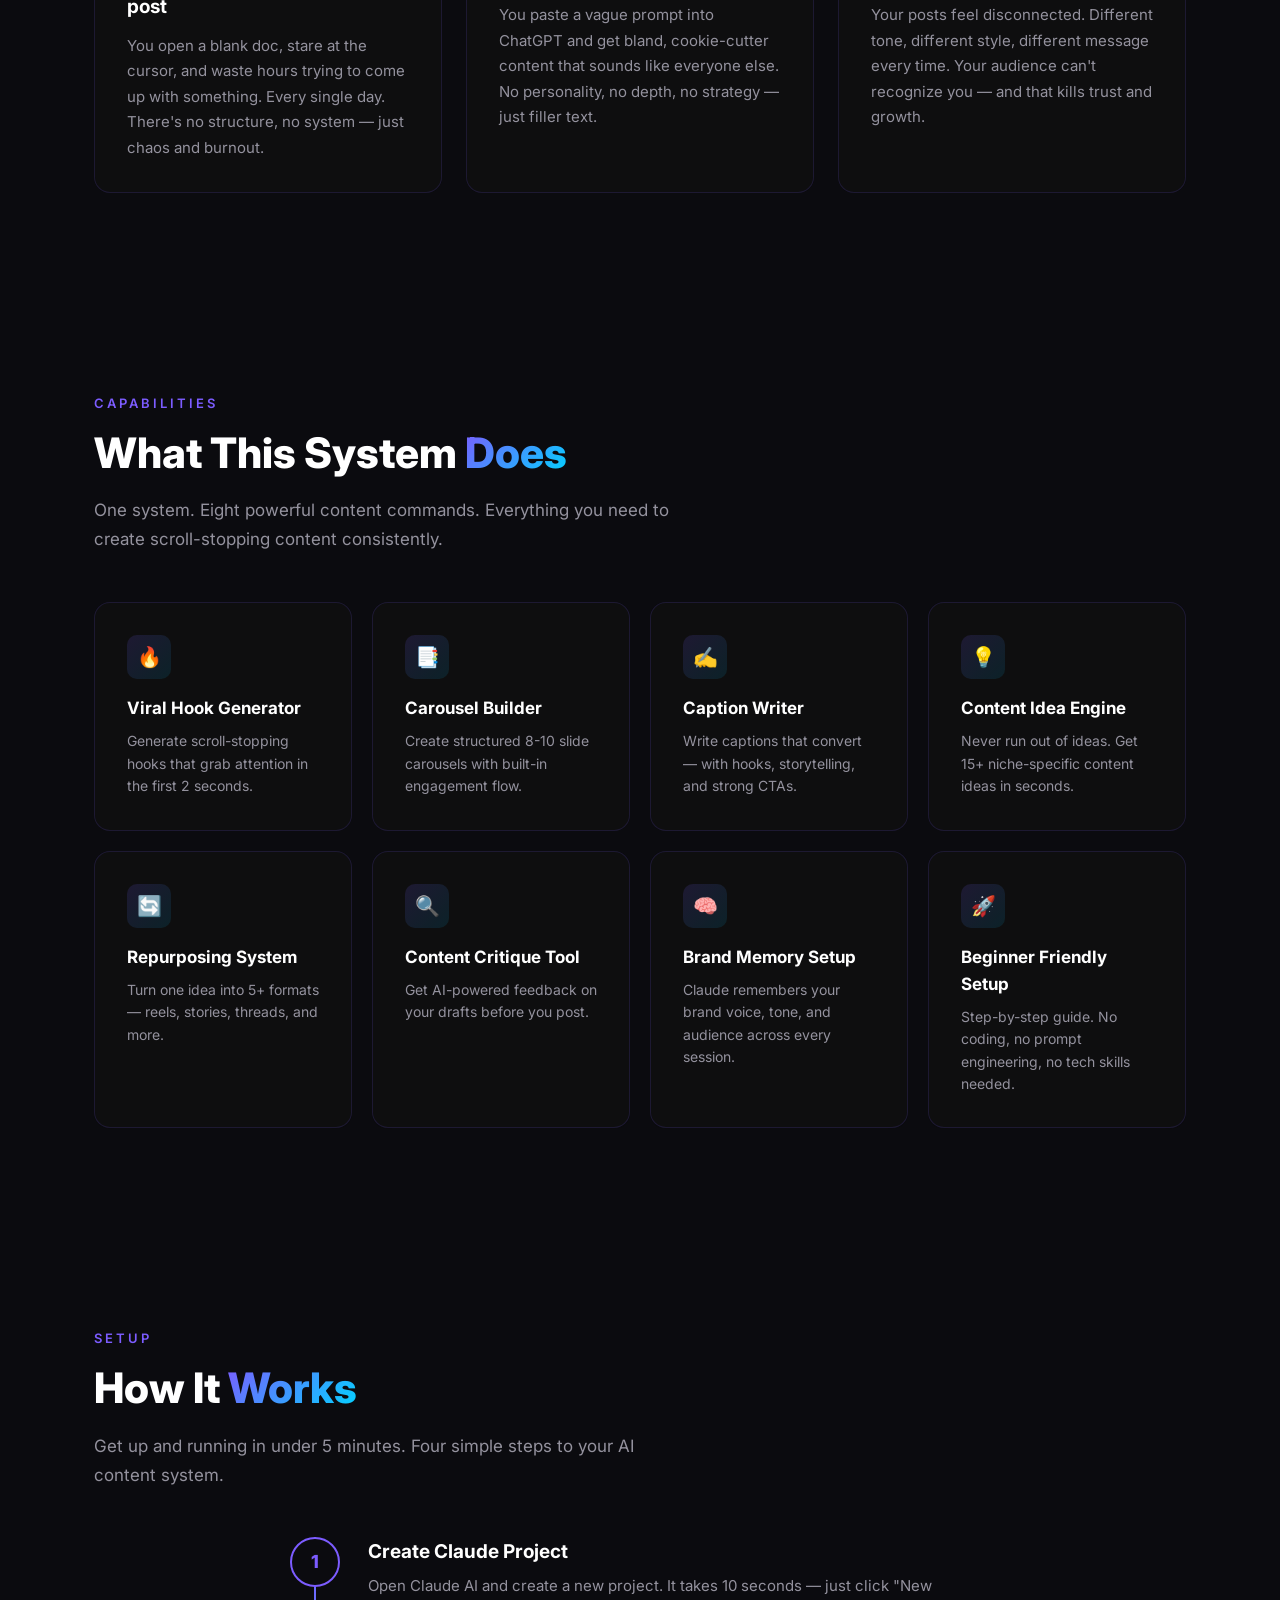
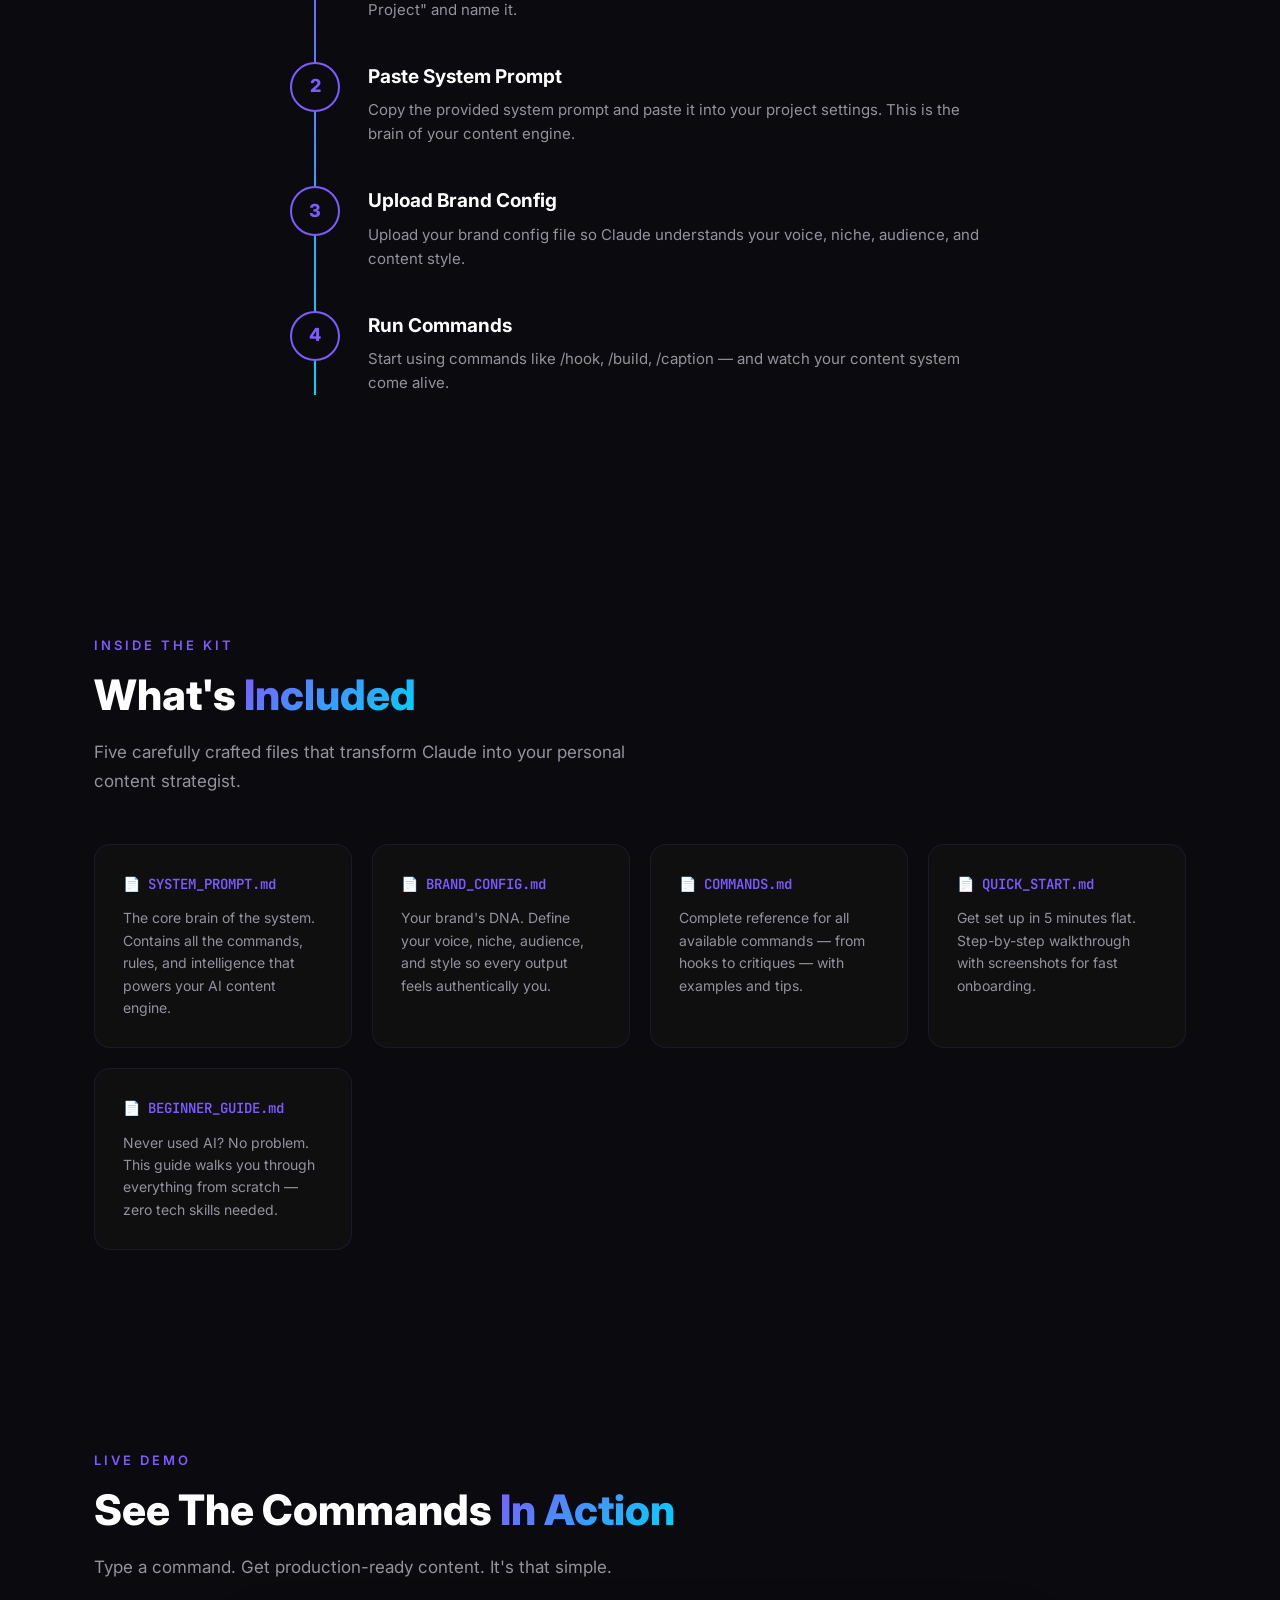
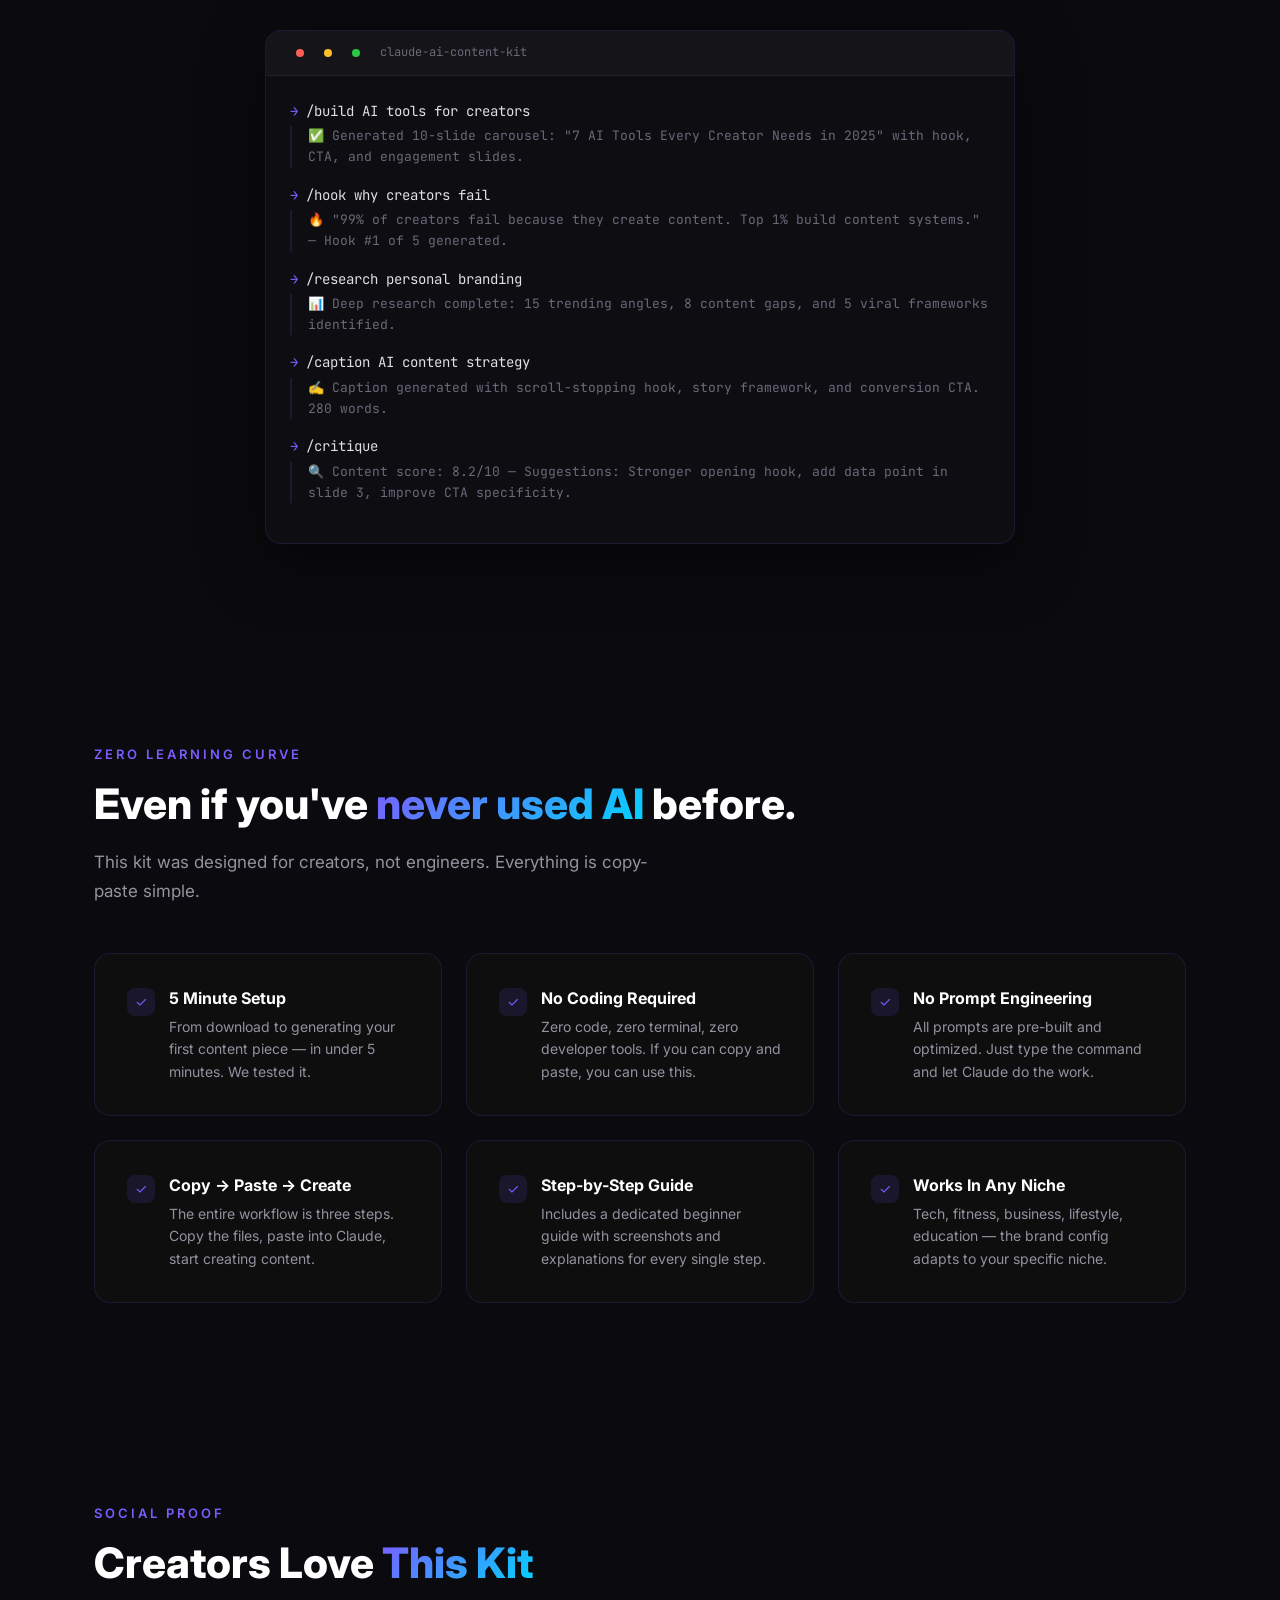
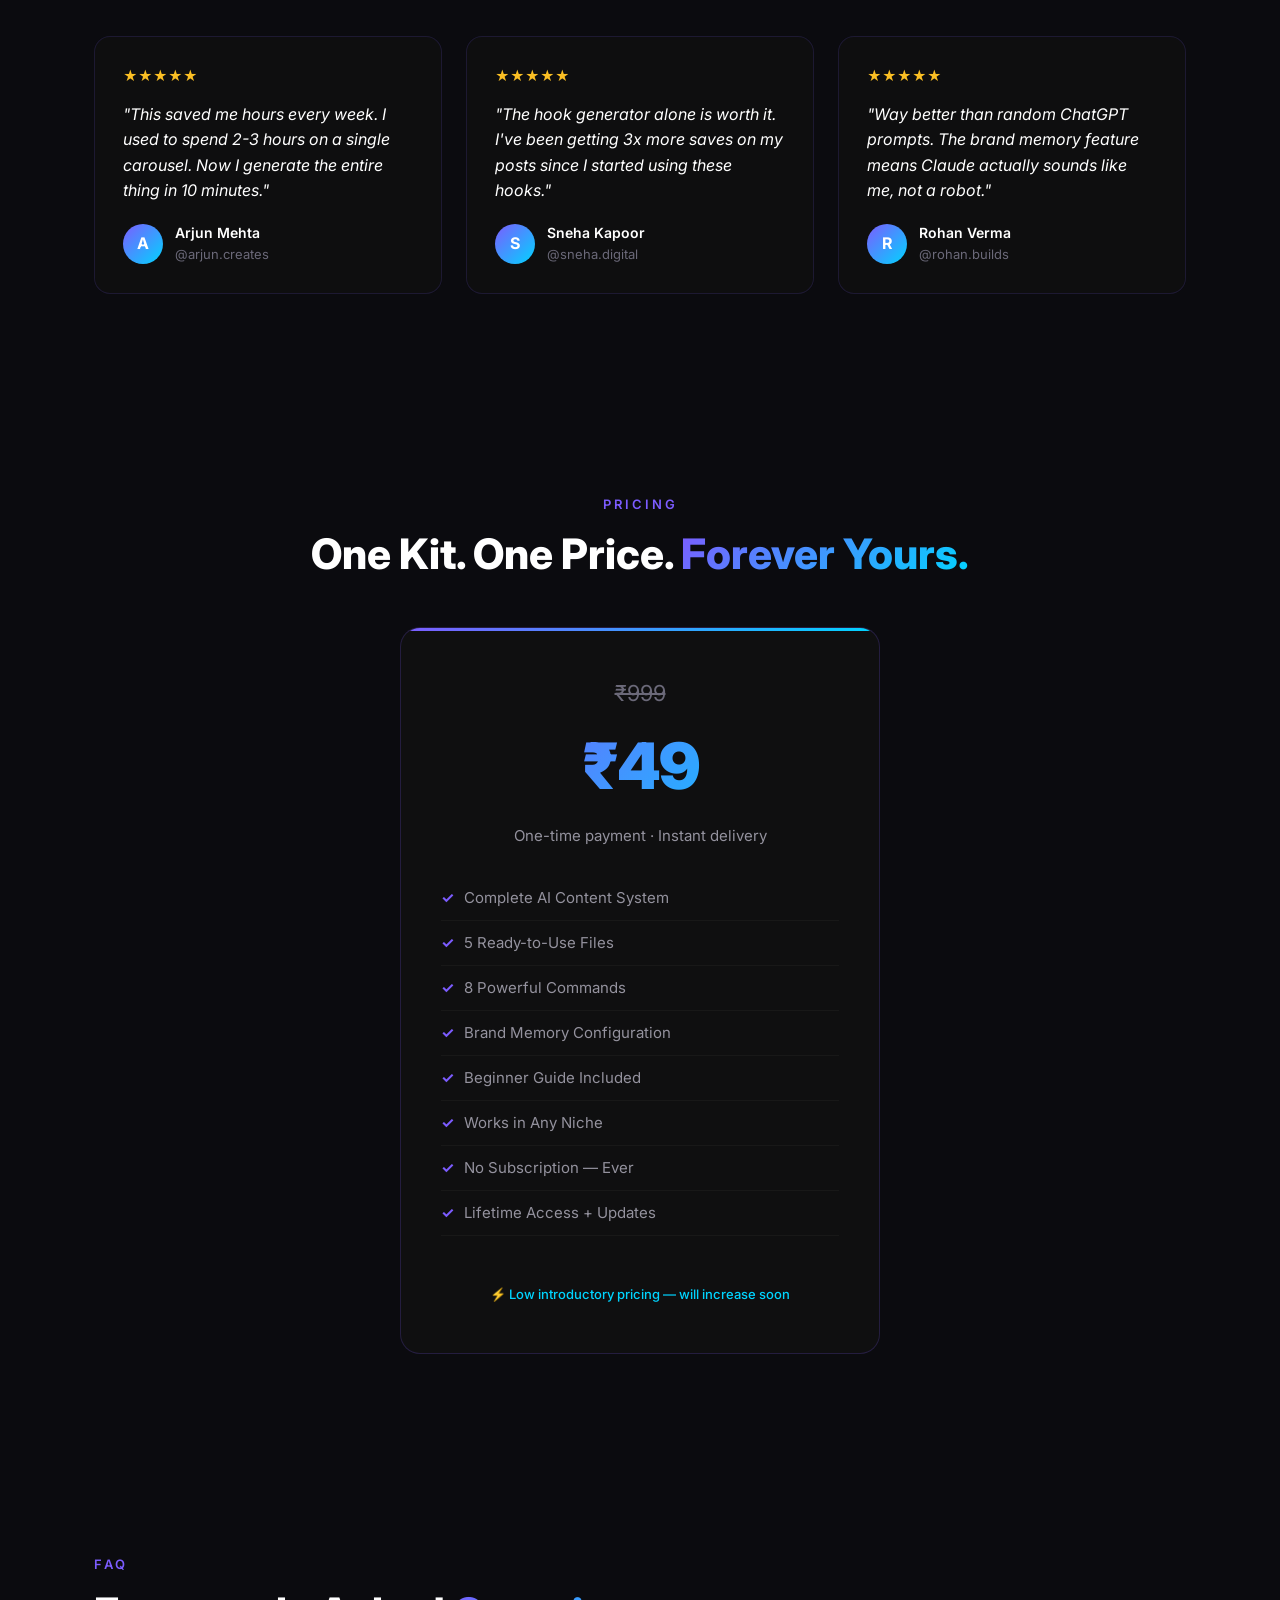
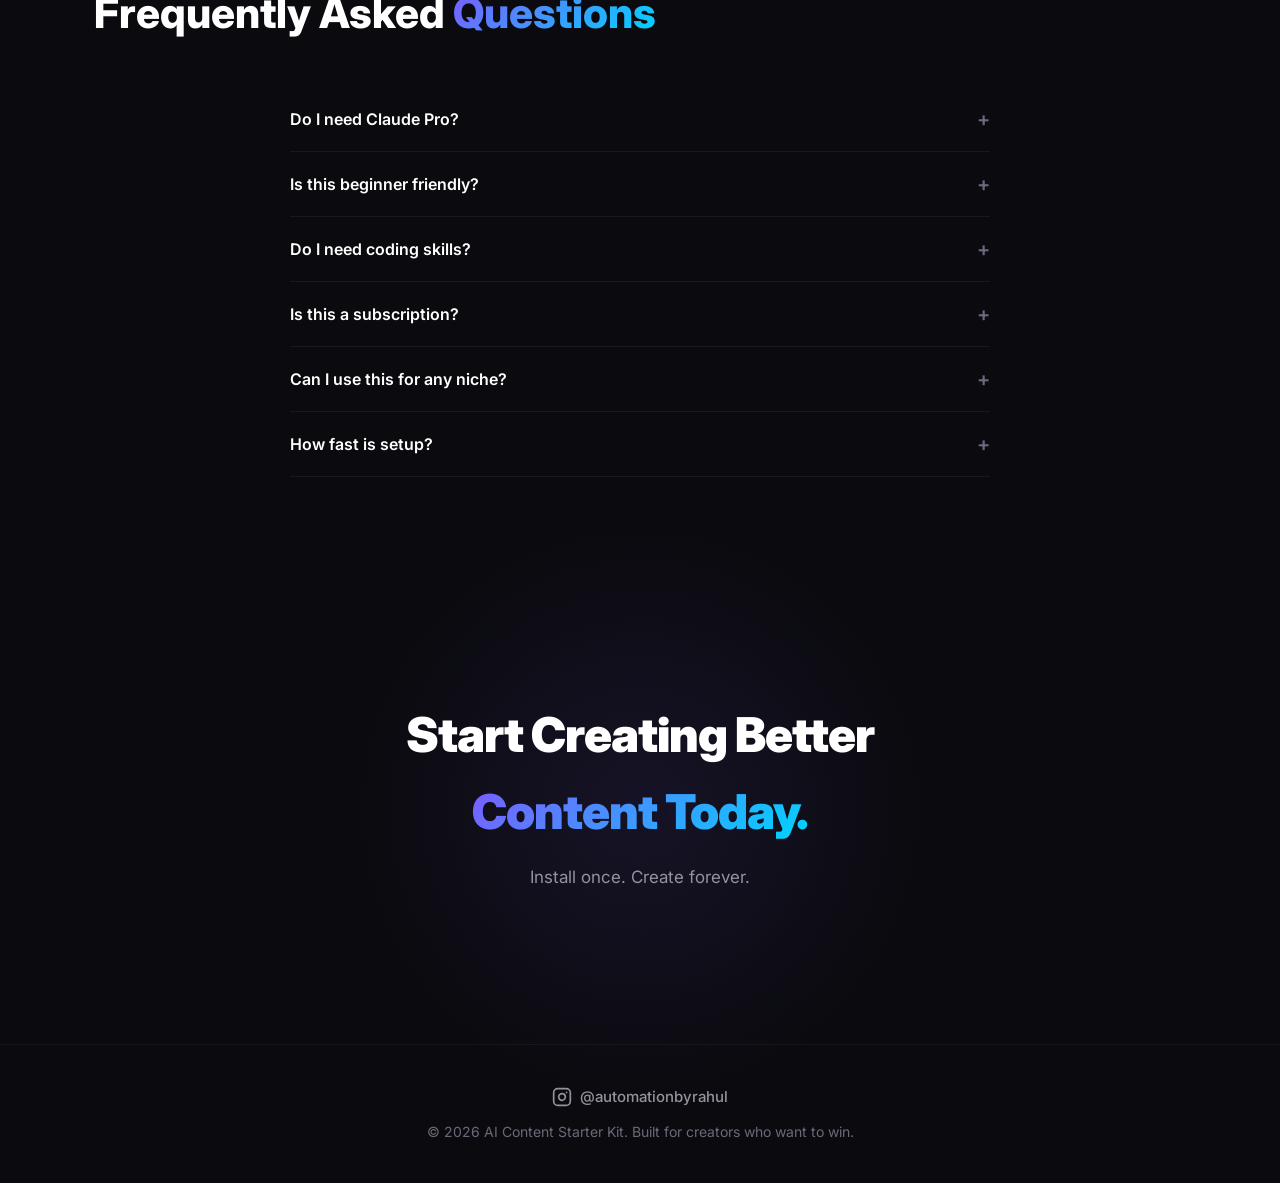
==== commit 684f018a: "final changes" ====
--- a/ai-content-starter-kit/index.html
+++ b/ai-content-starter-kit/index.html
@@ -1,451 +1,532 @@
 <!DOCTYPE html>
 <html lang="en">
+
 <head>
   <meta charset="UTF-8">
   <meta name="viewport" content="width=device-width, initial-scale=1.0">
   <title>AI Content Starter Kit — Generate Instagram Content with Claude AI</title>
-  <meta name="description" content="Install this AI content system once and generate hooks, carousels, captions and content ideas in minutes using Claude AI. One-time ₹49.">
+  <meta name="description"
+    content="Install this AI content system once and generate hooks, carousels, captions and content ideas in minutes using Claude AI. One-time ₹49.">
   <link rel="stylesheet" href="styles.css">
+
+  <!-- Open Graph Meta Tags -->
+
+  <meta property="og:title" content="AI Content Starter Kit" />
+
+  <meta property="og:description" content="Generate hooks, captions, carousels and content ideas using Claude AI." />
+
+  <meta property="og:image" content="https://automationbyrahul.vercel.app/og-image.png" />
+
+  <meta property="og:url" content="https://automationbyrahul.vercel.app/" />
+
+  <meta property="og:type" content="website" />
+
+  <!-- Twitter Preview -->
+
+  <meta name="twitter:card" content="summary_large_image" />
+
+  <meta name="twitter:title" content="AI Content Starter Kit" />
+
+  <meta name="twitter:description" content="Install once and create better content forever." />
+
+  <meta name="twitter:image" content="https://automationbyrahul.vercel.app/og-image.png" />
 </head>
+
 <body>
 
-<canvas id="particles"></canvas>
-
-<!-- ═══ NAVBAR ═══ -->
-<nav class="navbar" id="navbar">
-  <div class="container">
-    <div class="nav-logo">automation<span>byrahul</span></div>
-    <ul class="nav-links">
-      <li><a href="#features">Features</a></li>
-      <li><a href="#how">How It Works</a></li>
-      <li><a href="#pricing">Pricing</a></li>
-      <li><a href="#faq">FAQ</a></li>
-    </ul>
-    <a href="#pricing" class="nav-cta">Get Now</a>
-  </div>
-</nav>
-
-<!-- ═══ HERO ═══ -->
-<section class="hero section" id="hero">
-  <div class="hero-glow"></div>
-  <div class="container">
-    <div class="hero-badge reveal"><span class="dot"></span> Beginner Friendly</div>
-    <h1 class="reveal">Stop Struggling<br>With <span class="gradient-text">Content.</span></h1>
-    <p class="reveal">Install this AI content system once and generate hooks, carousels, captions and content ideas in minutes — using Claude AI.</p>
-    <div class="hero-btns reveal">
-      <a href="#pricing" class="btn-primary">Get Instant Access — ₹49</a>
-      <a href="#included" class="btn-secondary">See What's Included</a>
-    </div>
-    <div class="command-pills reveal">
-      <span class="pill">/build</span>
-      <span class="pill">/hook</span>
-      <span class="pill">/caption</span>
-      <span class="pill">/research</span>
-      <span class="pill">/critique</span>
-    </div>
-    <div class="hero-mock reveal">
-      <div class="mock-bar"><span class="mock-dot"></span><span class="mock-dot"></span><span class="mock-dot"></span></div>
-      <div class="mock-body">
-        <div class="mock-card">
-          <h4>🔥 Hook Generator</h4>
-          <p>3 viral hooks generated for "AI tools for creators"</p>
-          <span class="mock-tag">Ready</span>
-        </div>
-        <div class="mock-card">
-          <h4>📑 Carousel Builder</h4>
-          <p>10-slide carousel outline created with CTA slide</p>
-          <span class="mock-tag">Generated</span>
-        </div>
-        <div class="mock-card">
-          <h4>✍️ Caption Writer</h4>
-          <p>Engaging caption with hashtags and call-to-action</p>
-          <span class="mock-tag">Complete</span>
-        </div>
-        <div class="mock-card">
-          <h4>💡 Idea Engine</h4>
-          <p>15 content ideas aligned with your brand voice</p>
-          <span class="mock-tag">Active</span>
-        </div>
-      </div>
-    </div>
-  </div>
-</section>
-
-<!-- ═══ PROBLEM ═══ -->
-<section class="section" id="problem">
-  <div class="container">
-    <span class="section-label reveal">The Problem</span>
-    <h2 class="section-title reveal">Most creators don't need more ideas.<br><span class="gradient-text">They need a system.</span></h2>
-    <div class="problem-grid">
-      <div class="glass-card problem-card reveal">
-        <div class="problem-icon">⏳</div>
-        <h3>Starting from scratch every post</h3>
-        <p>You open a blank doc, stare at the cursor, and waste hours trying to come up with something. Every single day. There's no structure, no system — just chaos and burnout.</p>
-      </div>
-      <div class="glass-card problem-card reveal">
-        <div class="problem-icon">🤖</div>
-        <h3>Generic AI outputs</h3>
-        <p>You paste a vague prompt into ChatGPT and get bland, cookie-cutter content that sounds like everyone else. No personality, no depth, no strategy — just filler text.</p>
-      </div>
-      <div class="glass-card problem-card reveal">
-        <div class="problem-icon">🎯</div>
-        <h3>Inconsistent branding</h3>
-        <p>Your posts feel disconnected. Different tone, different style, different message every time. Your audience can't recognize you — and that kills trust and growth.</p>
-      </div>
-    </div>
-  </div>
-</section>
-
-<!-- ═══ FEATURES ═══ -->
-<section class="section" id="features">
-  <div class="container">
-    <span class="section-label reveal">Capabilities</span>
-    <h2 class="section-title reveal">What This System <span class="gradient-text">Does</span></h2>
-    <p class="section-sub reveal">One system. Eight powerful content commands. Everything you need to create scroll-stopping content consistently.</p>
-    <div class="features-grid">
-      <div class="glass-card feature-card reveal">
-        <div class="f-icon">🔥</div>
-        <h3>Viral Hook Generator</h3>
-        <p>Generate scroll-stopping hooks that grab attention in the first 2 seconds.</p>
-      </div>
-      <div class="glass-card feature-card reveal">
-        <div class="f-icon">📑</div>
-        <h3>Carousel Builder</h3>
-        <p>Create structured 8-10 slide carousels with built-in engagement flow.</p>
-      </div>
-      <div class="glass-card feature-card reveal">
-        <div class="f-icon">✍️</div>
-        <h3>Caption Writer</h3>
-        <p>Write captions that convert — with hooks, storytelling, and strong CTAs.</p>
-      </div>
-      <div class="glass-card feature-card reveal">
-        <div class="f-icon">💡</div>
-        <h3>Content Idea Engine</h3>
-        <p>Never run out of ideas. Get 15+ niche-specific content ideas in seconds.</p>
-      </div>
-      <div class="glass-card feature-card reveal">
-        <div class="f-icon">🔄</div>
-        <h3>Repurposing System</h3>
-        <p>Turn one idea into 5+ formats — reels, stories, threads, and more.</p>
-      </div>
-      <div class="glass-card feature-card reveal">
-        <div class="f-icon">🔍</div>
-        <h3>Content Critique Tool</h3>
-        <p>Get AI-powered feedback on your drafts before you post.</p>
-      </div>
-      <div class="glass-card feature-card reveal">
-        <div class="f-icon">🧠</div>
-        <h3>Brand Memory Setup</h3>
-        <p>Claude remembers your brand voice, tone, and audience across every session.</p>
-      </div>
-      <div class="glass-card feature-card reveal">
-        <div class="f-icon">🚀</div>
-        <h3>Beginner Friendly Setup</h3>
-        <p>Step-by-step guide. No coding, no prompt engineering, no tech skills needed.</p>
-      </div>
-    </div>
-  </div>
-</section>
-
-<!-- ═══ HOW IT WORKS ═══ -->
-<section class="section" id="how">
-  <div class="container">
-    <span class="section-label reveal">Setup</span>
-    <h2 class="section-title reveal">How It <span class="gradient-text">Works</span></h2>
-    <p class="section-sub reveal">Get up and running in under 5 minutes. Four simple steps to your AI content system.</p>
-    <div class="timeline">
-      <div class="timeline-step reveal">
-        <div class="timeline-num">1</div>
-        <div class="timeline-content">
-          <h3>Create Claude Project</h3>
-          <p>Open Claude AI and create a new project. It takes 10 seconds — just click "New Project" and name it.</p>
-        </div>
-      </div>
-      <div class="timeline-step reveal">
-        <div class="timeline-num">2</div>
-        <div class="timeline-content">
-          <h3>Paste System Prompt</h3>
-          <p>Copy the provided system prompt and paste it into your project settings. This is the brain of your content engine.</p>
-        </div>
-      </div>
-      <div class="timeline-step reveal">
-        <div class="timeline-num">3</div>
-        <div class="timeline-content">
-          <h3>Upload Brand Config</h3>
-          <p>Upload your brand config file so Claude understands your voice, niche, audience, and content style.</p>
-        </div>
-      </div>
-      <div class="timeline-step reveal">
-        <div class="timeline-num">4</div>
-        <div class="timeline-content">
-          <h3>Run Commands</h3>
-          <p>Start using commands like /hook, /build, /caption — and watch your content system come alive.</p>
-        </div>
-      </div>
-    </div>
-  </div>
-</section>
-
-<!-- ═══ WHAT'S INCLUDED ═══ -->
-<section class="section" id="included">
-  <div class="container">
-    <span class="section-label reveal">Inside The Kit</span>
-    <h2 class="section-title reveal">What's <span class="gradient-text">Included</span></h2>
-    <p class="section-sub reveal">Five carefully crafted files that transform Claude into your personal content strategist.</p>
-    <div class="included-grid">
-      <div class="file-card reveal">
-        <div class="file-name">📄 SYSTEM_PROMPT.md</div>
-        <p>The core brain of the system. Contains all the commands, rules, and intelligence that powers your AI content engine.</p>
-      </div>
-      <div class="file-card reveal">
-        <div class="file-name">📄 BRAND_CONFIG.md</div>
-        <p>Your brand's DNA. Define your voice, niche, audience, and style so every output feels authentically you.</p>
-      </div>
-      <div class="file-card reveal">
-        <div class="file-name">📄 COMMANDS.md</div>
-        <p>Complete reference for all available commands — from hooks to critiques — with examples and tips.</p>
-      </div>
-      <div class="file-card reveal">
-        <div class="file-name">📄 QUICK_START.md</div>
-        <p>Get set up in 5 minutes flat. Step-by-step walkthrough with screenshots for fast onboarding.</p>
-      </div>
-      <div class="file-card reveal">
-        <div class="file-name">📄 BEGINNER_GUIDE.md</div>
-        <p>Never used AI? No problem. This guide walks you through everything from scratch — zero tech skills needed.</p>
-      </div>
-    </div>
-  </div>
-</section>
-
-<!-- ═══ COMMAND SHOWCASE ═══ -->
-<section class="section" id="commands">
-  <div class="container">
-    <span class="section-label reveal">Live Demo</span>
-    <h2 class="section-title reveal">See The Commands <span class="gradient-text">In Action</span></h2>
-    <p class="section-sub reveal">Type a command. Get production-ready content. It's that simple.</p>
-    <div class="terminal reveal">
-      <div class="terminal-header">
-        <span class="mock-dot" style="width:8px;height:8px"></span>
-        <span class="mock-dot" style="width:8px;height:8px"></span>
-        <span class="mock-dot" style="width:8px;height:8px"></span>
-        <span>claude-ai-content-kit</span>
-      </div>
-      <div class="terminal-body">
-        <div class="term-line">
-          <span class="term-prompt">→ </span><span class="term-cmd">/build AI tools for creators</span>
-          <div class="term-output">✅ Generated 10-slide carousel: "7 AI Tools Every Creator Needs in 2025" with hook, CTA, and engagement slides.</div>
-        </div>
-        <div class="term-line">
-          <span class="term-prompt">→ </span><span class="term-cmd">/hook why creators fail</span>
-          <div class="term-output">🔥 "99% of creators fail because they create content. Top 1% build content systems." — Hook #1 of 5 generated.</div>
-        </div>
-        <div class="term-line">
-          <span class="term-prompt">→ </span><span class="term-cmd">/research personal branding</span>
-          <div class="term-output">📊 Deep research complete: 15 trending angles, 8 content gaps, and 5 viral frameworks identified.</div>
-        </div>
-        <div class="term-line">
-          <span class="term-prompt">→ </span><span class="term-cmd">/caption AI content strategy</span>
-          <div class="term-output">✍️ Caption generated with scroll-stopping hook, story framework, and conversion CTA. 280 words.</div>
-        </div>
-        <div class="term-line">
-          <span class="term-prompt">→ </span><span class="term-cmd">/critique</span>
-          <div class="term-output">🔍 Content score: 8.2/10 — Suggestions: Stronger opening hook, add data point in slide 3, improve CTA specificity.</div>
-        </div>
-      </div>
-    </div>
-  </div>
-</section>
-
-<!-- ═══ BEGINNER FRIENDLY ═══ -->
-<section class="section" id="beginner">
-  <div class="container">
-    <span class="section-label reveal">Zero Learning Curve</span>
-    <h2 class="section-title reveal">Even if you've <span class="gradient-text">never used AI</span> before.</h2>
-    <p class="section-sub reveal">This kit was designed for creators, not engineers. Everything is copy-paste simple.</p>
-    <div class="beginner-grid">
-      <div class="glass-card reveal">
-        <div class="check-item">
-          <div class="check-icon">✓</div>
-          <div>
-            <h4>5 Minute Setup</h4>
-            <p>From download to generating your first content piece — in under 5 minutes. We tested it.</p>
-          </div>
-        </div>
-      </div>
-      <div class="glass-card reveal">
-        <div class="check-item">
-          <div class="check-icon">✓</div>
-          <div>
-            <h4>No Coding Required</h4>
-            <p>Zero code, zero terminal, zero developer tools. If you can copy and paste, you can use this.</p>
-          </div>
-        </div>
-      </div>
-      <div class="glass-card reveal">
-        <div class="check-item">
-          <div class="check-icon">✓</div>
-          <div>
-            <h4>No Prompt Engineering</h4>
-            <p>All prompts are pre-built and optimized. Just type the command and let Claude do the work.</p>
-          </div>
-        </div>
-      </div>
-      <div class="glass-card reveal">
-        <div class="check-item">
-          <div class="check-icon">✓</div>
-          <div>
-            <h4>Copy → Paste → Create</h4>
-            <p>The entire workflow is three steps. Copy the files, paste into Claude, start creating content.</p>
-          </div>
-        </div>
-      </div>
-      <div class="glass-card reveal">
-        <div class="check-item">
-          <div class="check-icon">✓</div>
-          <div>
-            <h4>Step-by-Step Guide</h4>
-            <p>Includes a dedicated beginner guide with screenshots and explanations for every single step.</p>
-          </div>
-        </div>
-      </div>
-      <div class="glass-card reveal">
-        <div class="check-item">
-          <div class="check-icon">✓</div>
-          <div>
-            <h4>Works In Any Niche</h4>
-            <p>Tech, fitness, business, lifestyle, education — the brand config adapts to your specific niche.</p>
-          </div>
-        </div>
-      </div>
-    </div>
-  </div>
-</section>
-
-<!-- ═══ TESTIMONIALS ═══ -->
-<section class="section" id="testimonials">
-  <div class="container">
-    <span class="section-label reveal">Social Proof</span>
-    <h2 class="section-title reveal">Creators Love <span class="gradient-text">This Kit</span></h2>
-    <div class="testimonials-grid">
-      <div class="glass-card testimonial-card reveal">
-        <div class="stars">★★★★★</div>
-        <blockquote>"This saved me hours every week. I used to spend 2-3 hours on a single carousel. Now I generate the entire thing in 10 minutes."</blockquote>
-        <div class="testimonial-author">
-          <div class="author-avatar">A</div>
-          <div class="author-info">
-            <div class="name">Arjun Mehta</div>
-            <div class="handle">@arjun.creates</div>
-          </div>
-        </div>
-      </div>
-      <div class="glass-card testimonial-card reveal">
-        <div class="stars">★★★★★</div>
-        <blockquote>"The hook generator alone is worth it. I've been getting 3x more saves on my posts since I started using these hooks."</blockquote>
-        <div class="testimonial-author">
-          <div class="author-avatar">S</div>
-          <div class="author-info">
-            <div class="name">Sneha Kapoor</div>
-            <div class="handle">@sneha.digital</div>
-          </div>
-        </div>
-      </div>
-      <div class="glass-card testimonial-card reveal">
-        <div class="stars">★★★★★</div>
-        <blockquote>"Way better than random ChatGPT prompts. The brand memory feature means Claude actually sounds like me, not a robot."</blockquote>
-        <div class="testimonial-author">
-          <div class="author-avatar">R</div>
-          <div class="author-info">
-            <div class="name">Rohan Verma</div>
-            <div class="handle">@rohan.builds</div>
-          </div>
-        </div>
-      </div>
-    </div>
-  </div>
-</section>
-
-<!-- ═══ PRICING ═══ -->
-<section class="section" id="pricing">
-  <div class="container" style="text-align:center;">
-    <span class="section-label reveal">Pricing</span>
-    <h2 class="section-title reveal">One Kit. One Price. <span class="gradient-text">Forever Yours.</span></h2>
-    <div class="pricing-wrapper reveal">
-      <div class="pricing-card">
-        <div class="old-price">₹999</div>
-        <div class="price gradient-text">₹49</div>
-        <div class="price-sub">One-time payment · Instant delivery</div>
-        <ul class="pricing-features">
-          <li>Complete AI Content System</li>
-          <li>5 Ready-to-Use Files</li>
-          <li>8 Powerful Commands</li>
-          <li>Brand Memory Configuration</li>
-          <li>Beginner Guide Included</li>
-          <li>Works in Any Niche</li>
-          <li>No Subscription — Ever</li>
-          <li>Lifetime Access + Updates</li>
-        </ul>
-        <div class="razorpay-btn-wrap"><form><script src="https://checkout.razorpay.com/v1/payment-button.js" data-payment_button_id="pl_SnFAVWl4PBfO9S" async> </script> </form></div>
-        <div class="urgency">⚡ Low introductory pricing — will increase soon</div>
-      </div>
-    </div>
-  </div>
-</section>
-
-<!-- ═══ FAQ ═══ -->
-<section class="section" id="faq">
-  <div class="container">
-    <span class="section-label reveal">FAQ</span>
-    <h2 class="section-title reveal">Frequently Asked <span class="gradient-text">Questions</span></h2>
-    <div class="faq-list">
-      <div class="faq-item reveal">
-        <button class="faq-q">Do I need Claude Pro? <span class="icon">+</span></button>
-        <div class="faq-a"><p>No! This works with Claude's free tier. Claude Pro gives you more messages per day, but the free version is enough to get started and see real results.</p></div>
-      </div>
-      <div class="faq-item reveal">
-        <button class="faq-q">Is this beginner friendly? <span class="icon">+</span></button>
-        <div class="faq-a"><p>Absolutely. This kit was built for creators who have never used AI before. The beginner guide walks you through every step with screenshots. If you can copy and paste, you can use this.</p></div>
-      </div>
-      <div class="faq-item reveal">
-        <button class="faq-q">Do I need coding skills? <span class="icon">+</span></button>
-        <div class="faq-a"><p>Not at all. There is zero coding involved. You're simply copying files and pasting them into Claude's interface. It's like sending a message.</p></div>
-      </div>
-      <div class="faq-item reveal">
-        <button class="faq-q">Is this a subscription? <span class="icon">+</span></button>
-        <div class="faq-a"><p>No. This is a one-time payment of ₹49. You get instant access to all files and future updates. No recurring charges, no hidden fees.</p></div>
-      </div>
-      <div class="faq-item reveal">
-        <button class="faq-q">Can I use this for any niche? <span class="icon">+</span></button>
-        <div class="faq-a"><p>Yes! The brand config file lets you define your specific niche, audience, and tone. Whether you're in tech, fitness, business, education, or lifestyle — the system adapts to you.</p></div>
-      </div>
-      <div class="faq-item reveal">
-        <button class="faq-q">How fast is setup? <span class="icon">+</span></button>
-        <div class="faq-a"><p>Under 5 minutes. Most people are generating their first piece of content within 3 minutes of downloading the kit.</p></div>
-      </div>
-    </div>
-  </div>
-</section>
-
-<!-- ═══ FINAL CTA ═══ -->
-<section class="final-cta section">
-  <div class="cta-glow"></div>
-  <div class="container">
-    <h2 class="reveal">Start Creating Better<br><span class="gradient-text">Content Today.</span></h2>
-    <p class="reveal">Install once. Create forever.</p>
-    <div class="razorpay-btn-wrap reveal"><form><script src="https://checkout.razorpay.com/v1/payment-button.js" data-payment_button_id="pl_SnFAVWl4PBfO9S" async> </script> </form></div>
-  </div>
-</section>
-
-<!-- ═══ FOOTER ═══ -->
-<footer class="footer">
-  <div class="container">
-    <a href="https://www.instagram.com/automationbyrahul/" target="_blank" rel="noopener" class="footer-ig">
-      <svg width="20" height="20" viewBox="0 0 24 24" fill="none" stroke="currentColor" stroke-width="2" stroke-linecap="round" stroke-linejoin="round"><rect x="2" y="2" width="20" height="20" rx="5"/><path d="M16 11.37A4 4 0 1 1 12.63 8 4 4 0 0 1 16 11.37z"/><line x1="17.5" y1="6.5" x2="17.51" y2="6.5"/></svg>
-      @automationbyrahul
-    </a>
-    <p>© 2026 AI Content Starter Kit. Built for creators who want to win.</p>
-  </div>
-</footer>
-
-<script src="script.js"></script>
+  <canvas id="particles"></canvas>
+
+  <!-- ═══ NAVBAR ═══ -->
+  <nav class="navbar" id="navbar">
+    <div class="container">
+      <div class="nav-logo">automation<span>byrahul</span></div>
+      <ul class="nav-links">
+        <li><a href="#features">Features</a></li>
+        <li><a href="#how">How It Works</a></li>
+        <li><a href="#pricing">Pricing</a></li>
+        <li><a href="#faq">FAQ</a></li>
+      </ul>
+      <a href="#pricing" class="nav-cta">Get Now</a>
+    </div>
+  </nav>
+
+  <!-- ═══ HERO ═══ -->
+  <section class="hero section" id="hero">
+    <div class="hero-glow"></div>
+    <div class="container">
+      <div class="hero-badge reveal"><span class="dot"></span> Beginner Friendly</div>
+      <h1 class="reveal">Stop Struggling<br>With <span class="gradient-text">Content.</span></h1>
+      <p class="reveal">Install this AI content system once and generate hooks, carousels, captions and content ideas in
+        minutes — using Claude AI.</p>
+      <div class="hero-btns reveal">
+        <a href="#pricing" class="btn-primary">Get Instant Access — ₹49</a>
+        <a href="#included" class="btn-secondary">See What's Included</a>
+      </div>
+      <div class="command-pills reveal">
+        <span class="pill">/build</span>
+        <span class="pill">/hook</span>
+        <span class="pill">/caption</span>
+        <span class="pill">/research</span>
+        <span class="pill">/critique</span>
+      </div>
+      <div class="hero-mock reveal">
+        <div class="mock-bar"><span class="mock-dot"></span><span class="mock-dot"></span><span class="mock-dot"></span>
+        </div>
+        <div class="mock-body">
+          <div class="mock-card">
+            <h4>🔥 Hook Generator</h4>
+            <p>3 viral hooks generated for "AI tools for creators"</p>
+            <span class="mock-tag">Ready</span>
+          </div>
+          <div class="mock-card">
+            <h4>📑 Carousel Builder</h4>
+            <p>10-slide carousel outline created with CTA slide</p>
+            <span class="mock-tag">Generated</span>
+          </div>
+          <div class="mock-card">
+            <h4>✍️ Caption Writer</h4>
+            <p>Engaging caption with hashtags and call-to-action</p>
+            <span class="mock-tag">Complete</span>
+          </div>
+          <div class="mock-card">
+            <h4>💡 Idea Engine</h4>
+            <p>15 content ideas aligned with your brand voice</p>
+            <span class="mock-tag">Active</span>
+          </div>
+        </div>
+      </div>
+    </div>
+  </section>
+
+  <!-- ═══ PROBLEM ═══ -->
+  <section class="section" id="problem">
+    <div class="container">
+      <span class="section-label reveal">The Problem</span>
+      <h2 class="section-title reveal">Most creators don't need more ideas.<br><span class="gradient-text">They need a
+          system.</span></h2>
+      <div class="problem-grid">
+        <div class="glass-card problem-card reveal">
+          <div class="problem-icon">⏳</div>
+          <h3>Starting from scratch every post</h3>
+          <p>You open a blank doc, stare at the cursor, and waste hours trying to come up with something. Every single
+            day. There's no structure, no system — just chaos and burnout.</p>
+        </div>
+        <div class="glass-card problem-card reveal">
+          <div class="problem-icon">🤖</div>
+          <h3>Generic AI outputs</h3>
+          <p>You paste a vague prompt into ChatGPT and get bland, cookie-cutter content that sounds like everyone else.
+            No personality, no depth, no strategy — just filler text.</p>
+        </div>
+        <div class="glass-card problem-card reveal">
+          <div class="problem-icon">🎯</div>
+          <h3>Inconsistent branding</h3>
+          <p>Your posts feel disconnected. Different tone, different style, different message every time. Your audience
+            can't recognize you — and that kills trust and growth.</p>
+        </div>
+      </div>
+    </div>
+  </section>
+
+  <!-- ═══ FEATURES ═══ -->
+  <section class="section" id="features">
+    <div class="container">
+      <span class="section-label reveal">Capabilities</span>
+      <h2 class="section-title reveal">What This System <span class="gradient-text">Does</span></h2>
+      <p class="section-sub reveal">One system. Eight powerful content commands. Everything you need to create
+        scroll-stopping content consistently.</p>
+      <div class="features-grid">
+        <div class="glass-card feature-card reveal">
+          <div class="f-icon">🔥</div>
+          <h3>Viral Hook Generator</h3>
+          <p>Generate scroll-stopping hooks that grab attention in the first 2 seconds.</p>
+        </div>
+        <div class="glass-card feature-card reveal">
+          <div class="f-icon">📑</div>
+          <h3>Carousel Builder</h3>
+          <p>Create structured 8-10 slide carousels with built-in engagement flow.</p>
+        </div>
+        <div class="glass-card feature-card reveal">
+          <div class="f-icon">✍️</div>
+          <h3>Caption Writer</h3>
+          <p>Write captions that convert — with hooks, storytelling, and strong CTAs.</p>
+        </div>
+        <div class="glass-card feature-card reveal">
+          <div class="f-icon">💡</div>
+          <h3>Content Idea Engine</h3>
+          <p>Never run out of ideas. Get 15+ niche-specific content ideas in seconds.</p>
+        </div>
+        <div class="glass-card feature-card reveal">
+          <div class="f-icon">🔄</div>
+          <h3>Repurposing System</h3>
+          <p>Turn one idea into 5+ formats — reels, stories, threads, and more.</p>
+        </div>
+        <div class="glass-card feature-card reveal">
+          <div class="f-icon">🔍</div>
+          <h3>Content Critique Tool</h3>
+          <p>Get AI-powered feedback on your drafts before you post.</p>
+        </div>
+        <div class="glass-card feature-card reveal">
+          <div class="f-icon">🧠</div>
+          <h3>Brand Memory Setup</h3>
+          <p>Claude remembers your brand voice, tone, and audience across every session.</p>
+        </div>
+        <div class="glass-card feature-card reveal">
+          <div class="f-icon">🚀</div>
+          <h3>Beginner Friendly Setup</h3>
+          <p>Step-by-step guide. No coding, no prompt engineering, no tech skills needed.</p>
+        </div>
+      </div>
+    </div>
+  </section>
+
+  <!-- ═══ HOW IT WORKS ═══ -->
+  <section class="section" id="how">
+    <div class="container">
+      <span class="section-label reveal">Setup</span>
+      <h2 class="section-title reveal">How It <span class="gradient-text">Works</span></h2>
+      <p class="section-sub reveal">Get up and running in under 5 minutes. Four simple steps to your AI content system.
+      </p>
+      <div class="timeline">
+        <div class="timeline-step reveal">
+          <div class="timeline-num">1</div>
+          <div class="timeline-content">
+            <h3>Create Claude Project</h3>
+            <p>Open Claude AI and create a new project. It takes 10 seconds — just click "New Project" and name it.</p>
+          </div>
+        </div>
+        <div class="timeline-step reveal">
+          <div class="timeline-num">2</div>
+          <div class="timeline-content">
+            <h3>Paste System Prompt</h3>
+            <p>Copy the provided system prompt and paste it into your project settings. This is the brain of your
+              content engine.</p>
+          </div>
+        </div>
+        <div class="timeline-step reveal">
+          <div class="timeline-num">3</div>
+          <div class="timeline-content">
+            <h3>Upload Brand Config</h3>
+            <p>Upload your brand config file so Claude understands your voice, niche, audience, and content style.</p>
+          </div>
+        </div>
+        <div class="timeline-step reveal">
+          <div class="timeline-num">4</div>
+          <div class="timeline-content">
+            <h3>Run Commands</h3>
+            <p>Start using commands like /hook, /build, /caption — and watch your content system come alive.</p>
+          </div>
+        </div>
+      </div>
+    </div>
+  </section>
+
+  <!-- ═══ WHAT'S INCLUDED ═══ -->
+  <section class="section" id="included">
+    <div class="container">
+      <span class="section-label reveal">Inside The Kit</span>
+      <h2 class="section-title reveal">What's <span class="gradient-text">Included</span></h2>
+      <p class="section-sub reveal">Five carefully crafted files that transform Claude into your personal content
+        strategist.</p>
+      <div class="included-grid">
+        <div class="file-card reveal">
+          <div class="file-name">📄 SYSTEM_PROMPT.md</div>
+          <p>The core brain of the system. Contains all the commands, rules, and intelligence that powers your AI
+            content engine.</p>
+        </div>
+        <div class="file-card reveal">
+          <div class="file-name">📄 BRAND_CONFIG.md</div>
+          <p>Your brand's DNA. Define your voice, niche, audience, and style so every output feels authentically you.
+          </p>
+        </div>
+        <div class="file-card reveal">
+          <div class="file-name">📄 COMMANDS.md</div>
+          <p>Complete reference for all available commands — from hooks to critiques — with examples and tips.</p>
+        </div>
+        <div class="file-card reveal">
+          <div class="file-name">📄 QUICK_START.md</div>
+          <p>Get set up in 5 minutes flat. Step-by-step walkthrough with screenshots for fast onboarding.</p>
+        </div>
+        <div class="file-card reveal">
+          <div class="file-name">📄 BEGINNER_GUIDE.md</div>
+          <p>Never used AI? No problem. This guide walks you through everything from scratch — zero tech skills needed.
+          </p>
+        </div>
+      </div>
+    </div>
+  </section>
+
+  <!-- ═══ COMMAND SHOWCASE ═══ -->
+  <section class="section" id="commands">
+    <div class="container">
+      <span class="section-label reveal">Live Demo</span>
+      <h2 class="section-title reveal">See The Commands <span class="gradient-text">In Action</span></h2>
+      <p class="section-sub reveal">Type a command. Get production-ready content. It's that simple.</p>
+      <div class="terminal reveal">
+        <div class="terminal-header">
+          <span class="mock-dot" style="width:8px;height:8px"></span>
+          <span class="mock-dot" style="width:8px;height:8px"></span>
+          <span class="mock-dot" style="width:8px;height:8px"></span>
+          <span>claude-ai-content-kit</span>
+        </div>
+        <div class="terminal-body">
+          <div class="term-line">
+            <span class="term-prompt">→ </span><span class="term-cmd">/build AI tools for creators</span>
+            <div class="term-output">✅ Generated 10-slide carousel: "7 AI Tools Every Creator Needs in 2025" with hook,
+              CTA, and engagement slides.</div>
+          </div>
+          <div class="term-line">
+            <span class="term-prompt">→ </span><span class="term-cmd">/hook why creators fail</span>
+            <div class="term-output">🔥 "99% of creators fail because they create content. Top 1% build content
+              systems." — Hook #1 of 5 generated.</div>
+          </div>
+          <div class="term-line">
+            <span class="term-prompt">→ </span><span class="term-cmd">/research personal branding</span>
+            <div class="term-output">📊 Deep research complete: 15 trending angles, 8 content gaps, and 5 viral
+              frameworks identified.</div>
+          </div>
+          <div class="term-line">
+            <span class="term-prompt">→ </span><span class="term-cmd">/caption AI content strategy</span>
+            <div class="term-output">✍️ Caption generated with scroll-stopping hook, story framework, and conversion
+              CTA. 280 words.</div>
+          </div>
+          <div class="term-line">
+            <span class="term-prompt">→ </span><span class="term-cmd">/critique</span>
+            <div class="term-output">🔍 Content score: 8.2/10 — Suggestions: Stronger opening hook, add data point in
+              slide 3, improve CTA specificity.</div>
+          </div>
+        </div>
+      </div>
+    </div>
+  </section>
+
+  <!-- ═══ BEGINNER FRIENDLY ═══ -->
+  <section class="section" id="beginner">
+    <div class="container">
+      <span class="section-label reveal">Zero Learning Curve</span>
+      <h2 class="section-title reveal">Even if you've <span class="gradient-text">never used AI</span> before.</h2>
+      <p class="section-sub reveal">This kit was designed for creators, not engineers. Everything is copy-paste simple.
+      </p>
+      <div class="beginner-grid">
+        <div class="glass-card reveal">
+          <div class="check-item">
+            <div class="check-icon">✓</div>
+            <div>
+              <h4>5 Minute Setup</h4>
+              <p>From download to generating your first content piece — in under 5 minutes. We tested it.</p>
+            </div>
+          </div>
+        </div>
+        <div class="glass-card reveal">
+          <div class="check-item">
+            <div class="check-icon">✓</div>
+            <div>
+              <h4>No Coding Required</h4>
+              <p>Zero code, zero terminal, zero developer tools. If you can copy and paste, you can use this.</p>
+            </div>
+          </div>
+        </div>
+        <div class="glass-card reveal">
+          <div class="check-item">
+            <div class="check-icon">✓</div>
+            <div>
+              <h4>No Prompt Engineering</h4>
+              <p>All prompts are pre-built and optimized. Just type the command and let Claude do the work.</p>
+            </div>
+          </div>
+        </div>
+        <div class="glass-card reveal">
+          <div class="check-item">
+            <div class="check-icon">✓</div>
+            <div>
+              <h4>Copy → Paste → Create</h4>
+              <p>The entire workflow is three steps. Copy the files, paste into Claude, start creating content.</p>
+            </div>
+          </div>
+        </div>
+        <div class="glass-card reveal">
+          <div class="check-item">
+            <div class="check-icon">✓</div>
+            <div>
+              <h4>Step-by-Step Guide</h4>
+              <p>Includes a dedicated beginner guide with screenshots and explanations for every single step.</p>
+            </div>
+          </div>
+        </div>
+        <div class="glass-card reveal">
+          <div class="check-item">
+            <div class="check-icon">✓</div>
+            <div>
+              <h4>Works In Any Niche</h4>
+              <p>Tech, fitness, business, lifestyle, education — the brand config adapts to your specific niche.</p>
+            </div>
+          </div>
+        </div>
+      </div>
+    </div>
+  </section>
+
+  <!-- ═══ TESTIMONIALS ═══ -->
+  <section class="section" id="testimonials">
+    <div class="container">
+      <span class="section-label reveal">Social Proof</span>
+      <h2 class="section-title reveal">Creators Love <span class="gradient-text">This Kit</span></h2>
+      <div class="testimonials-grid">
+        <div class="glass-card testimonial-card reveal">
+          <div class="stars">★★★★★</div>
+          <blockquote>"This saved me hours every week. I used to spend 2-3 hours on a single carousel. Now I generate
+            the entire thing in 10 minutes."</blockquote>
+          <div class="testimonial-author">
+            <div class="author-avatar">A</div>
+            <div class="author-info">
+              <div class="name">Arjun Mehta</div>
+              <div class="handle">@arjun.creates</div>
+            </div>
+          </div>
+        </div>
+        <div class="glass-card testimonial-card reveal">
+          <div class="stars">★★★★★</div>
+          <blockquote>"The hook generator alone is worth it. I've been getting 3x more saves on my posts since I started
+            using these hooks."</blockquote>
+          <div class="testimonial-author">
+            <div class="author-avatar">S</div>
+            <div class="author-info">
+              <div class="name">Sneha Kapoor</div>
+              <div class="handle">@sneha.digital</div>
+            </div>
+          </div>
+        </div>
+        <div class="glass-card testimonial-card reveal">
+          <div class="stars">★★★★★</div>
+          <blockquote>"Way better than random ChatGPT prompts. The brand memory feature means Claude actually sounds
+            like me, not a robot."</blockquote>
+          <div class="testimonial-author">
+            <div class="author-avatar">R</div>
+            <div class="author-info">
+              <div class="name">Rohan Verma</div>
+              <div class="handle">@rohan.builds</div>
+            </div>
+          </div>
+        </div>
+      </div>
+    </div>
+  </section>
+
+  <!-- ═══ PRICING ═══ -->
+  <section class="section" id="pricing">
+    <div class="container" style="text-align:center;">
+      <span class="section-label reveal">Pricing</span>
+      <h2 class="section-title reveal">One Kit. One Price. <span class="gradient-text">Forever Yours.</span></h2>
+      <div class="pricing-wrapper reveal">
+        <div class="pricing-card">
+          <div class="old-price">₹999</div>
+          <div class="price gradient-text">₹49</div>
+          <div class="price-sub">One-time payment · Instant delivery</div>
+          <ul class="pricing-features">
+            <li>Complete AI Content System</li>
+            <li>5 Ready-to-Use Files</li>
+            <li>8 Powerful Commands</li>
+            <li>Brand Memory Configuration</li>
+            <li>Beginner Guide Included</li>
+            <li>Works in Any Niche</li>
+            <li>No Subscription — Ever</li>
+            <li>Lifetime Access + Updates</li>
+          </ul>
+          <div class="razorpay-btn-wrap">
+            <form>
+              <script src="https://checkout.razorpay.com/v1/payment-button.js"
+                data-payment_button_id="pl_SnFAVWl4PBfO9S" async> </script>
+            </form>
+          </div>
+          <div class="urgency">⚡ Low introductory pricing — will increase soon</div>
+        </div>
+      </div>
+    </div>
+  </section>
+
+  <!-- ═══ FAQ ═══ -->
+  <section class="section" id="faq">
+    <div class="container">
+      <span class="section-label reveal">FAQ</span>
+      <h2 class="section-title reveal">Frequently Asked <span class="gradient-text">Questions</span></h2>
+      <div class="faq-list">
+        <div class="faq-item reveal">
+          <button class="faq-q">Do I need Claude Pro? <span class="icon">+</span></button>
+          <div class="faq-a">
+            <p>No! This works with Claude's free tier. Claude Pro gives you more messages per day, but the free version
+              is enough to get started and see real results.</p>
+          </div>
+        </div>
+        <div class="faq-item reveal">
+          <button class="faq-q">Is this beginner friendly? <span class="icon">+</span></button>
+          <div class="faq-a">
+            <p>Absolutely. This kit was built for creators who have never used AI before. The beginner guide walks you
+              through every step with screenshots. If you can copy and paste, you can use this.</p>
+          </div>
+        </div>
+        <div class="faq-item reveal">
+          <button class="faq-q">Do I need coding skills? <span class="icon">+</span></button>
+          <div class="faq-a">
+            <p>Not at all. There is zero coding involved. You're simply copying files and pasting them into Claude's
+              interface. It's like sending a message.</p>
+          </div>
+        </div>
+        <div class="faq-item reveal">
+          <button class="faq-q">Is this a subscription? <span class="icon">+</span></button>
+          <div class="faq-a">
+            <p>No. This is a one-time payment of ₹49. You get instant access to all files and future updates. No
+              recurring charges, no hidden fees.</p>
+          </div>
+        </div>
+        <div class="faq-item reveal">
+          <button class="faq-q">Can I use this for any niche? <span class="icon">+</span></button>
+          <div class="faq-a">
+            <p>Yes! The brand config file lets you define your specific niche, audience, and tone. Whether you're in
+              tech, fitness, business, education, or lifestyle — the system adapts to you.</p>
+          </div>
+        </div>
+        <div class="faq-item reveal">
+          <button class="faq-q">How fast is setup? <span class="icon">+</span></button>
+          <div class="faq-a">
+            <p>Under 5 minutes. Most people are generating their first piece of content within 3 minutes of downloading
+              the kit.</p>
+          </div>
+        </div>
+      </div>
+    </div>
+  </section>
+
+  <!-- ═══ FINAL CTA ═══ -->
+  <section class="final-cta section">
+    <div class="cta-glow"></div>
+    <div class="container">
+      <h2 class="reveal">Start Creating Better<br><span class="gradient-text">Content Today.</span></h2>
+      <p class="reveal">Install once. Create forever.</p>
+      <div class="razorpay-btn-wrap reveal">
+        <form>
+          <script src="https://checkout.razorpay.com/v1/payment-button.js" data-payment_button_id="pl_SnFAVWl4PBfO9S"
+            async> </script>
+        </form>
+      </div>
+    </div>
+  </section>
+
+  <!-- ═══ FOOTER ═══ -->
+  <footer class="footer">
+    <div class="container">
+      <a href="https://www.instagram.com/automationbyrahul/" target="_blank" rel="noopener" class="footer-ig">
+        <svg width="20" height="20" viewBox="0 0 24 24" fill="none" stroke="currentColor" stroke-width="2"
+          stroke-linecap="round" stroke-linejoin="round">
+          <rect x="2" y="2" width="20" height="20" rx="5" />
+          <path d="M16 11.37A4 4 0 1 1 12.63 8 4 4 0 0 1 16 11.37z" />
+          <line x1="17.5" y1="6.5" x2="17.51" y2="6.5" />
+        </svg>
+        @automationbyrahul
+      </a>
+      <p>© 2026 AI Content Starter Kit. Built for creators who want to win.</p>
+    </div>
+  </footer>
+
+  <script src="script.js"></script>
 </body>
-</html>
+
+</html>
--- a/ai-content-starter-kit/styles.css
+++ b/ai-content-starter-kit/styles.css
@@ -17,14 +17,14 @@
   --radius-sm: 10px;
 }
 
-html { scroll-behavior: smooth; }
+html { scroll-behavior: smooth; overflow-x: hidden; }
 
 body {
   font-family: 'Inter', sans-serif;
   background: var(--bg);
   color: var(--text);
   line-height: 1.6;
-  overflow-x: hidden;
+  overflow-x: clip;
   -webkit-font-smoothing: antialiased;
 }
 
@@ -56,16 +56,16 @@
 /* ── Navbar ── */
 .navbar {
   position: fixed; top: 0; left: 0; width: 100%; z-index: 100;
-  padding: 16px 0;
+  padding: 16px 0; max-width: 100vw; overflow: hidden;
   background: rgba(11,11,15,0.75); backdrop-filter: blur(20px); -webkit-backdrop-filter: blur(20px);
   border-bottom: 1px solid rgba(255,255,255,0.05);
   transition: padding .3s, background .3s;
 }
 .navbar.scrolled { padding: 10px 0; background: rgba(11,11,15,0.92); }
-.navbar .container { display: flex; align-items: center; justify-content: space-between; }
-.nav-logo { font-size: 18px; font-weight: 800; letter-spacing: -0.5px; }
+.navbar .container { display: flex; align-items: center; justify-content: space-between; gap: 12px; overflow: hidden; }
+.nav-logo { font-size: 18px; font-weight: 800; letter-spacing: -0.5px; white-space: nowrap; min-width: 0; flex-shrink: 0; }
 .nav-logo span { color: var(--accent); }
-.nav-links { display: flex; gap: 28px; list-style: none; }
+.nav-links { display: flex; gap: 28px; list-style: none; flex-shrink: 1; min-width: 0; }
 .nav-links a {
   color: var(--text-muted); text-decoration: none; font-size: 14px; font-weight: 500;
   transition: color .25s;
@@ -75,6 +75,7 @@
   padding: 10px 22px; border-radius: 50px; background: var(--accent); color: #fff;
   font-size: 14px; font-weight: 600; text-decoration: none;
   transition: box-shadow .3s, transform .2s; border: none; cursor: pointer;
+  flex-shrink: 0; white-space: nowrap;
 }
 .nav-cta:hover { box-shadow: 0 0 24px var(--glow); transform: translateY(-1px); }
 
@@ -318,45 +319,9 @@
 .final-cta h2 { font-size: clamp(30px, 4.5vw, 48px); font-weight: 900; margin-bottom: 14px; letter-spacing: -1px; }
 .final-cta p { font-size: 17px; color: var(--text-muted); margin-bottom: 32px; }
 
-/* ── Razorpay Button & Modal Fix ── */
+/* ── Razorpay Button ── */
 .razorpay-btn-wrap { display: flex; justify-content: center; }
 .razorpay-btn-wrap form { display: inline-block; }
-
-/* Lock the page when Razorpay modal is open */
-body.razorpay-modal-open {
-  overflow: hidden !important;
-  position: fixed !important;
-  width: 100% !important;
-  height: 100% !important;
-  top: 0 !important;
-  left: 0 !important;
-  right: 0 !important;
-  bottom: 0 !important;
-  margin: 0 !important;
-  padding: 0 !important;
-}
-
-/* Force Razorpay's backdrop and iframe to cover viewport correctly */
-.razorpay-container,
-.razorpay-backdrop {
-  position: fixed !important;
-  top: 0 !important; left: 0 !important;
-  width: 100vw !important; height: 100vh !important;
-  max-width: 100vw !important; max-height: 100vh !important;
-  z-index: 999999 !important;
-  transform: none !important;
-}
-body > iframe[src*="razorpay"],
-iframe.razorpay-checkout-frame,
-.razorpay-checkout-frame {
-  position: fixed !important;
-  top: 0 !important; left: 0 !important;
-  width: 100vw !important; height: 100vh !important;
-  max-width: 100vw !important; max-height: 100vh !important;
-  z-index: 999999 !important;
-  border: none !important;
-  transform: none !important;
-}
 
 /* ── Footer ── */
 .footer { padding: 40px 0; border-top: 1px solid rgba(255,255,255,0.05); text-align: center; }
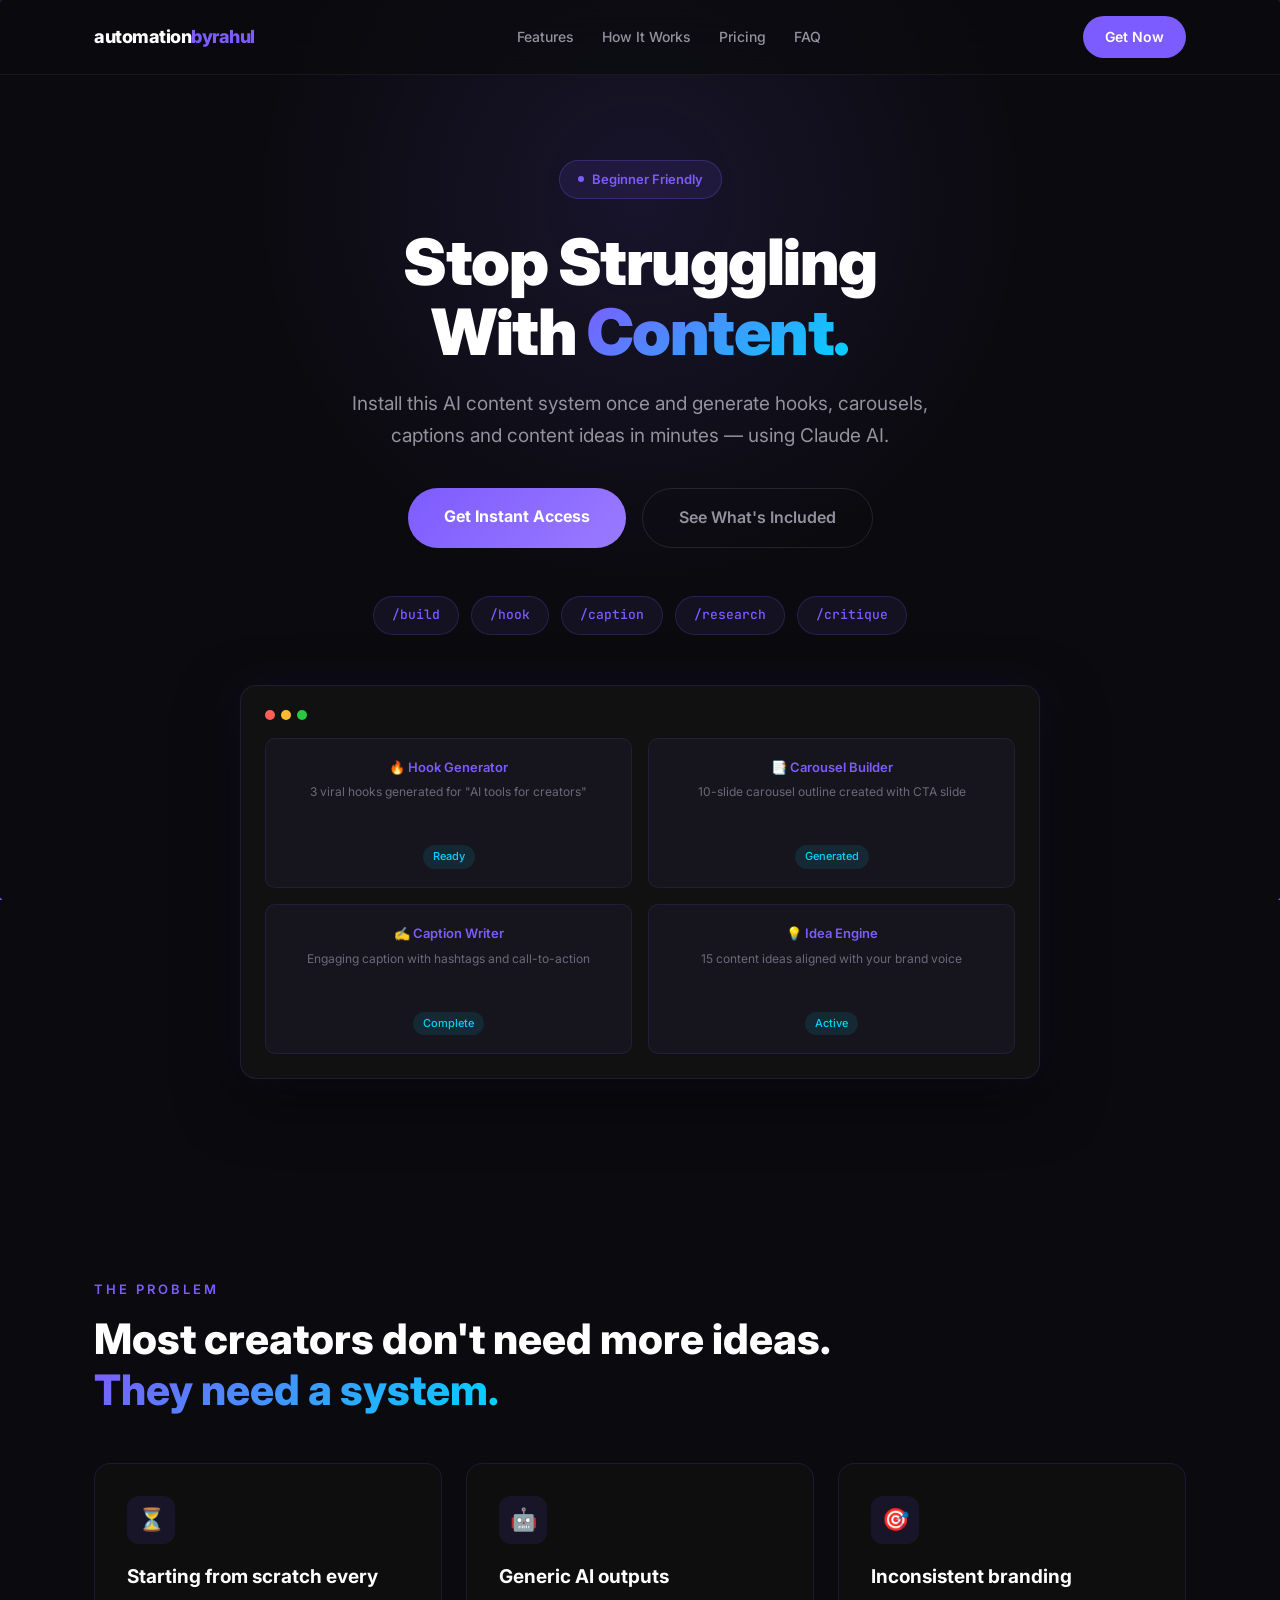
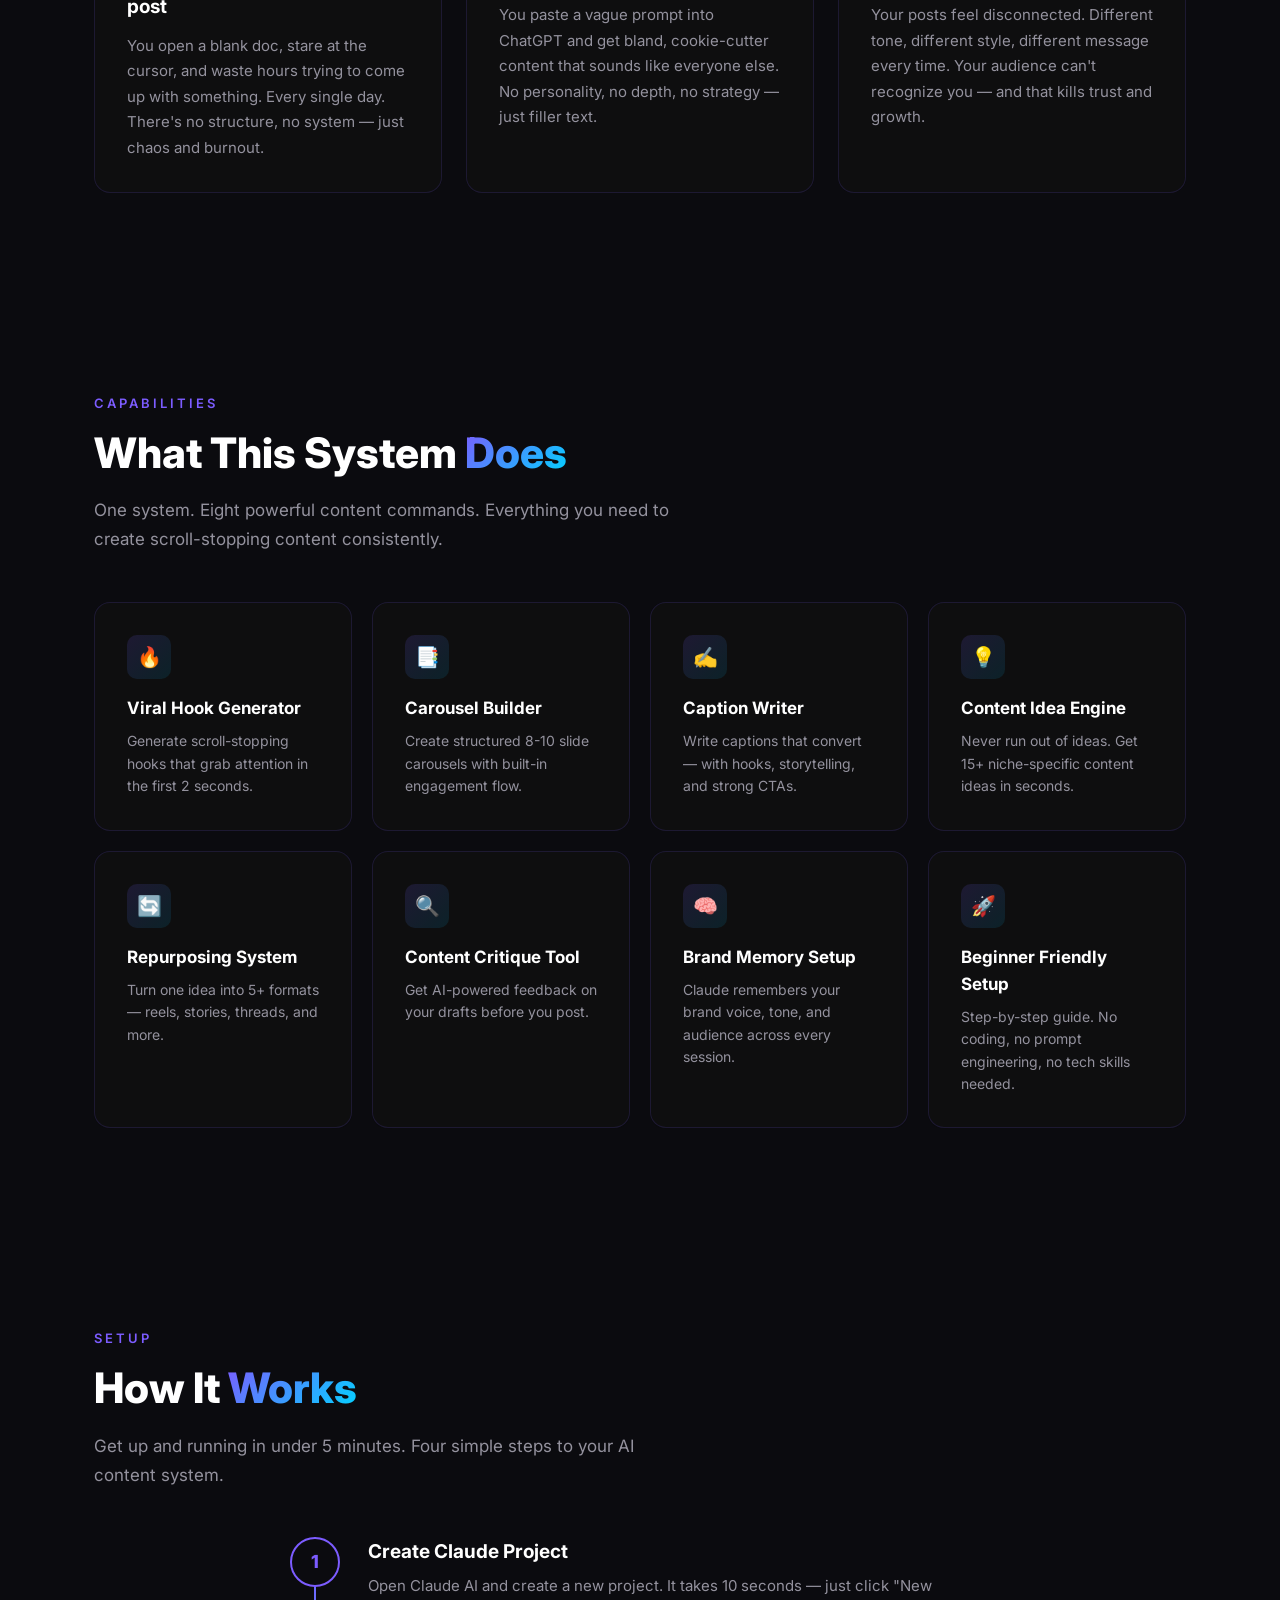
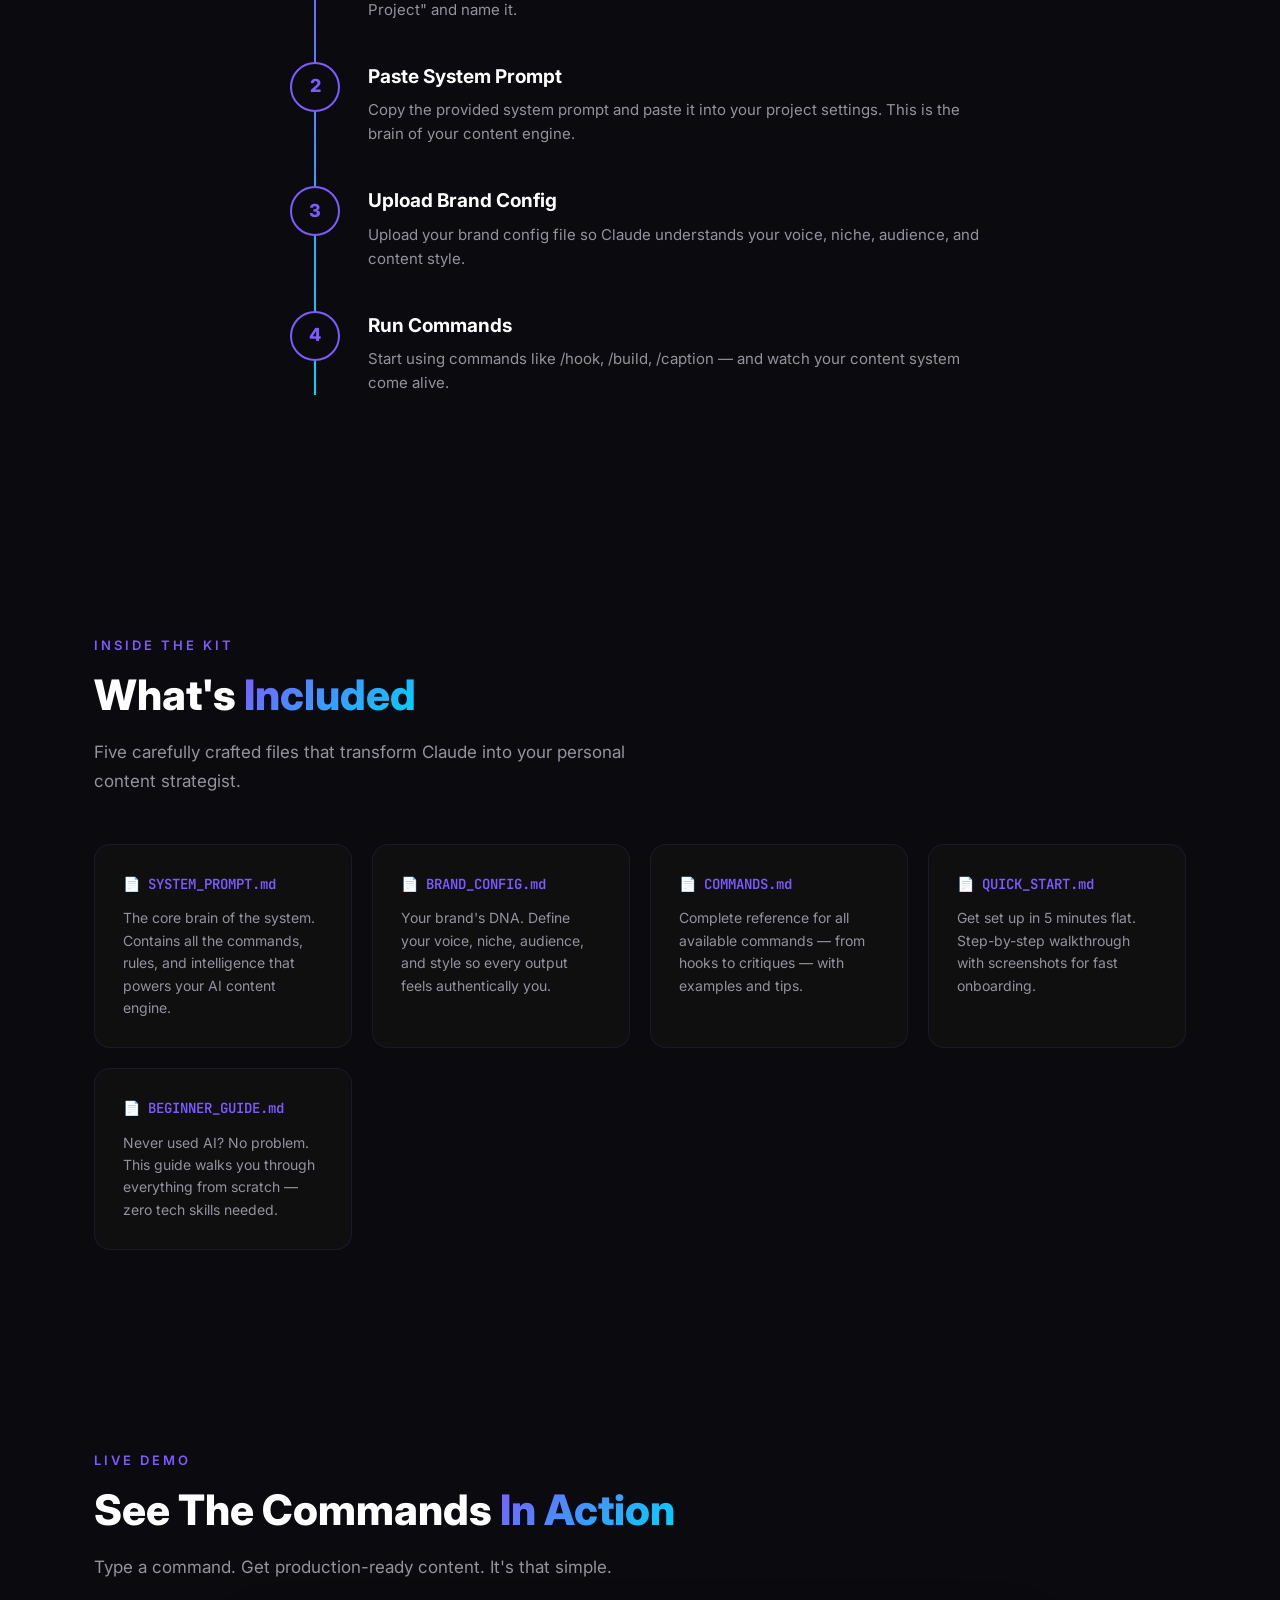
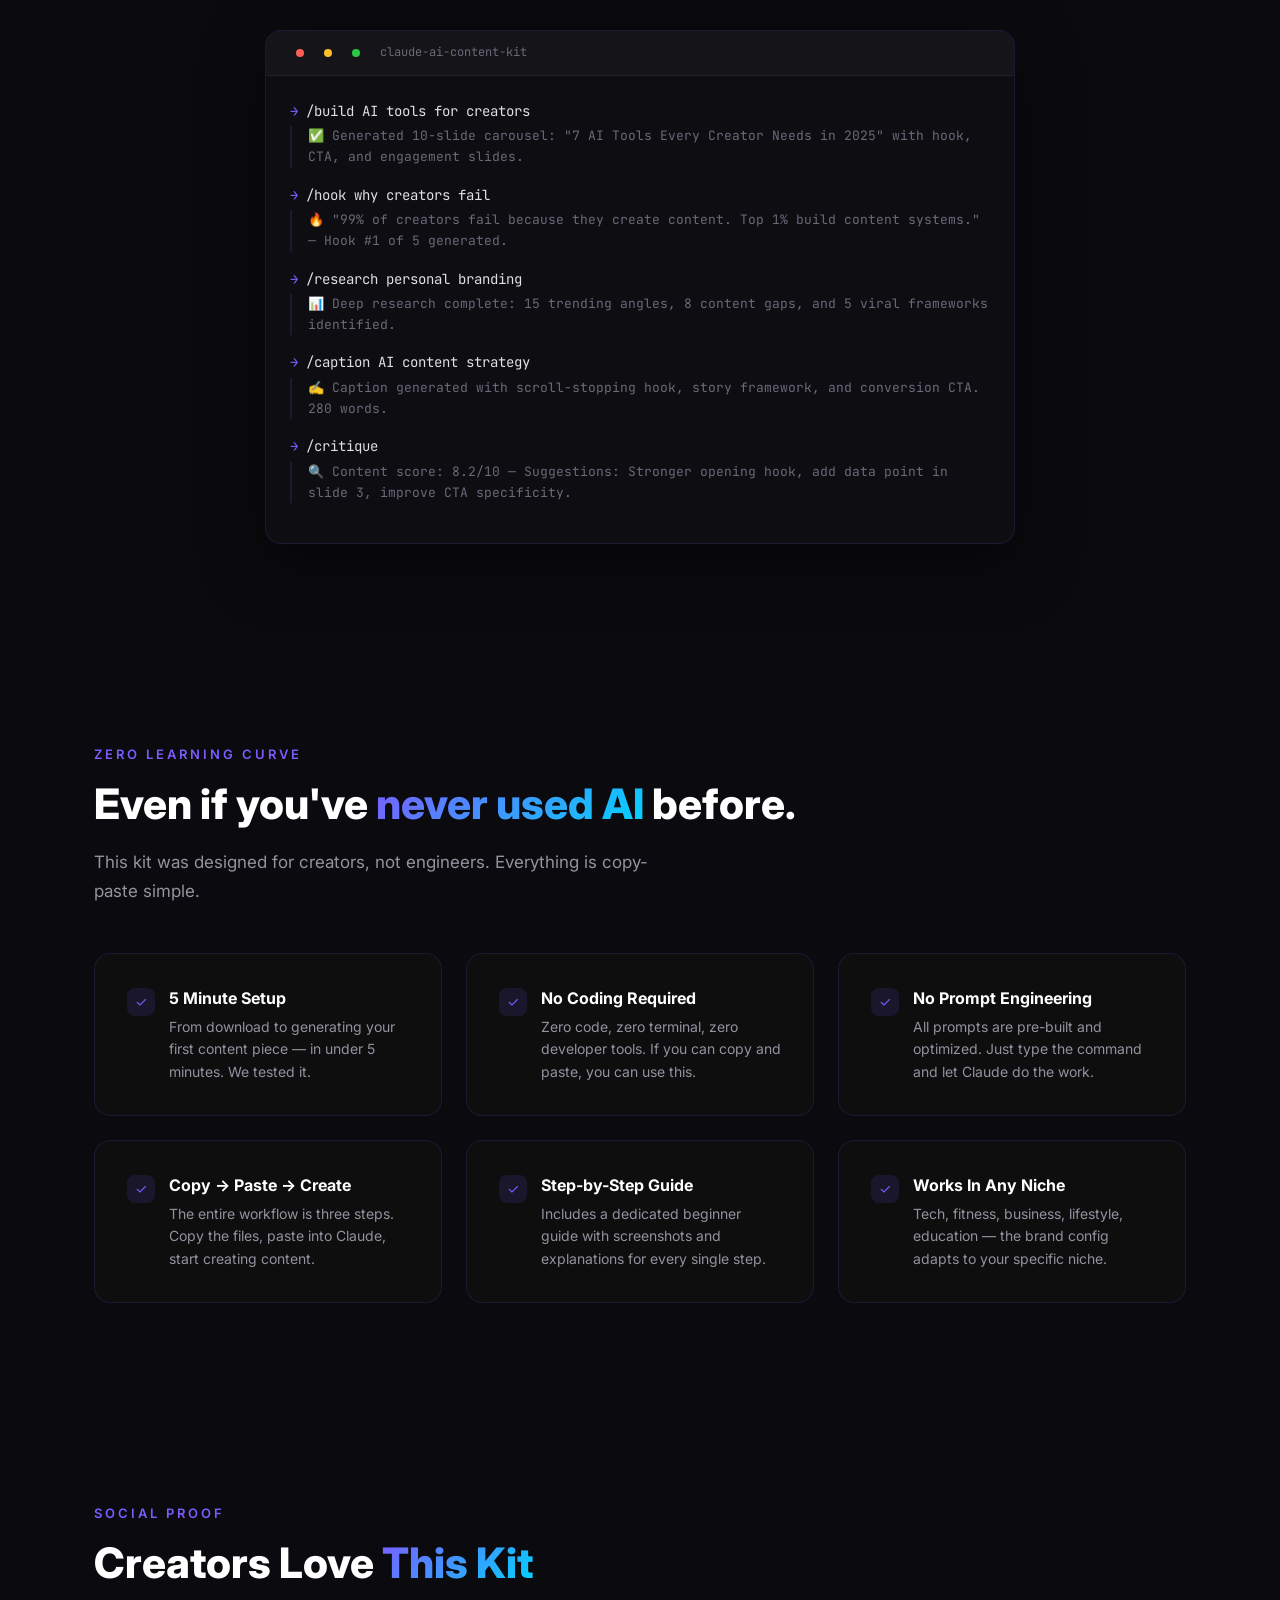
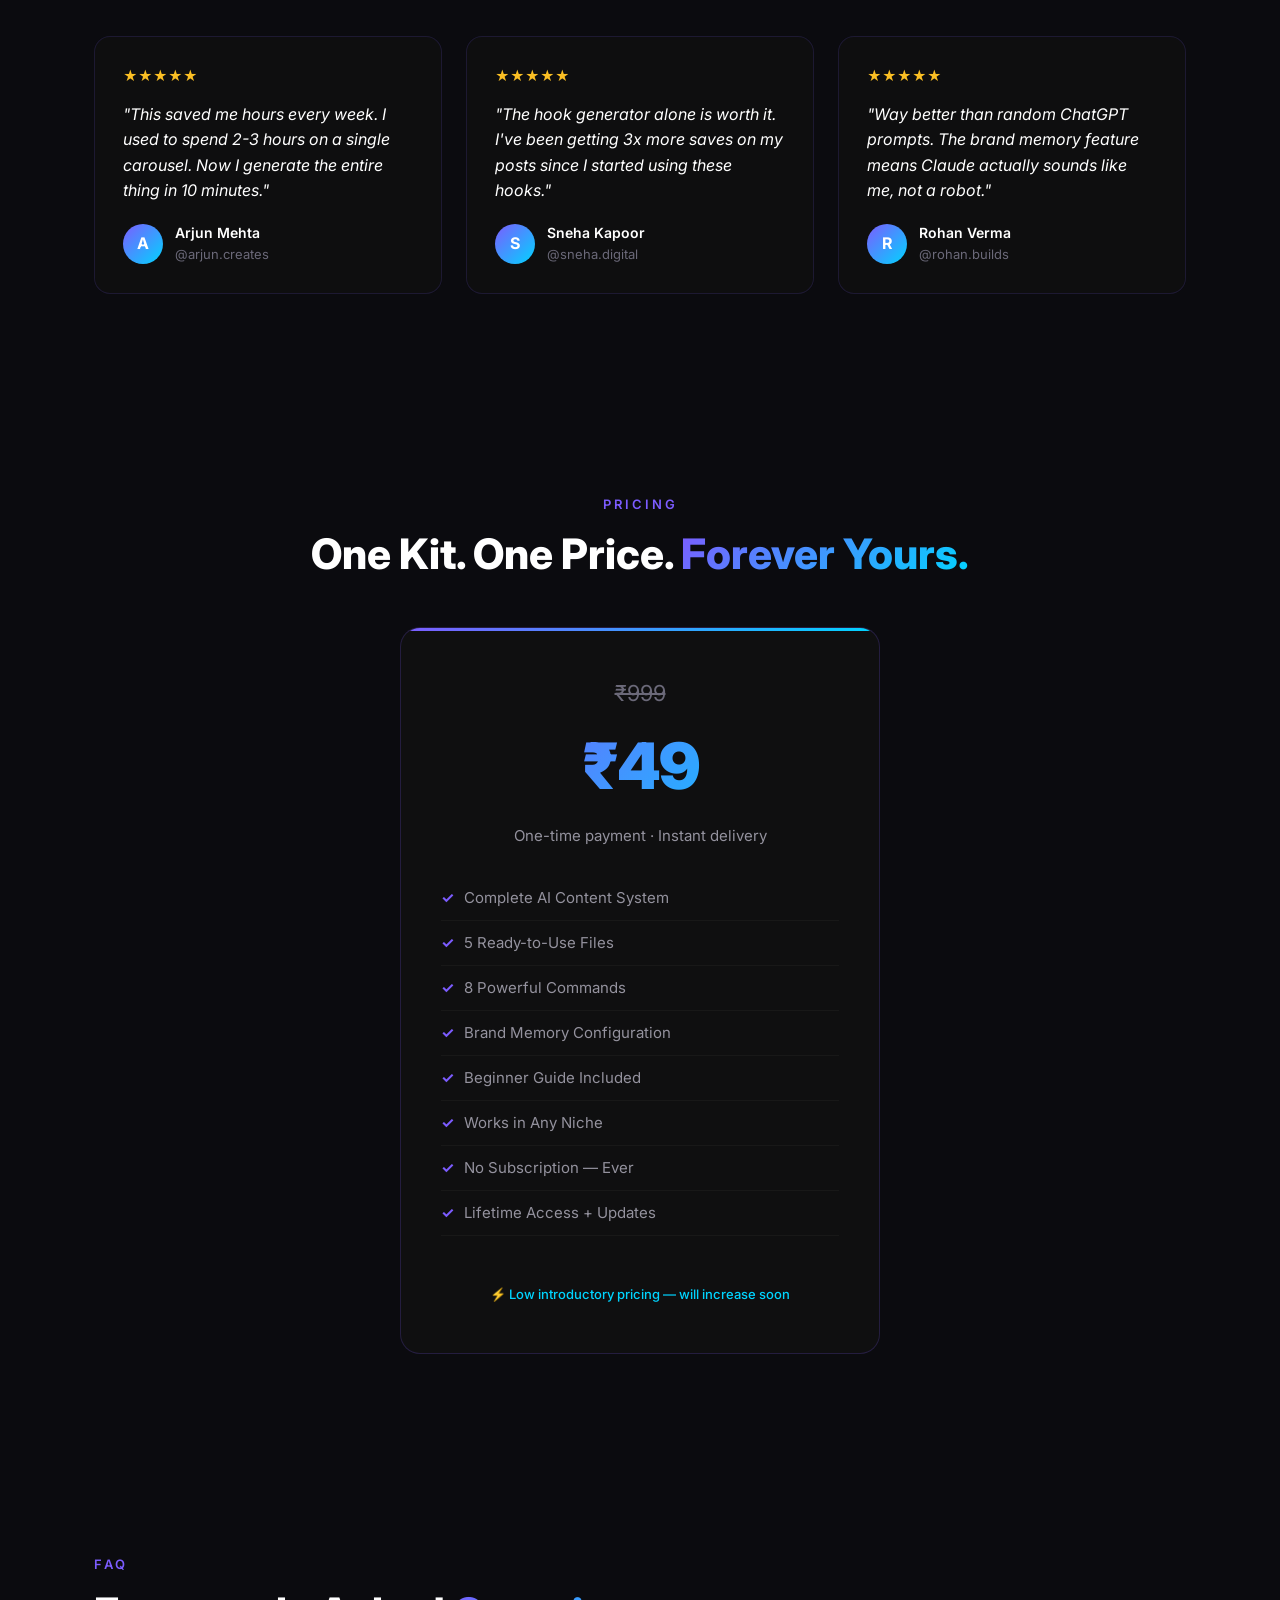
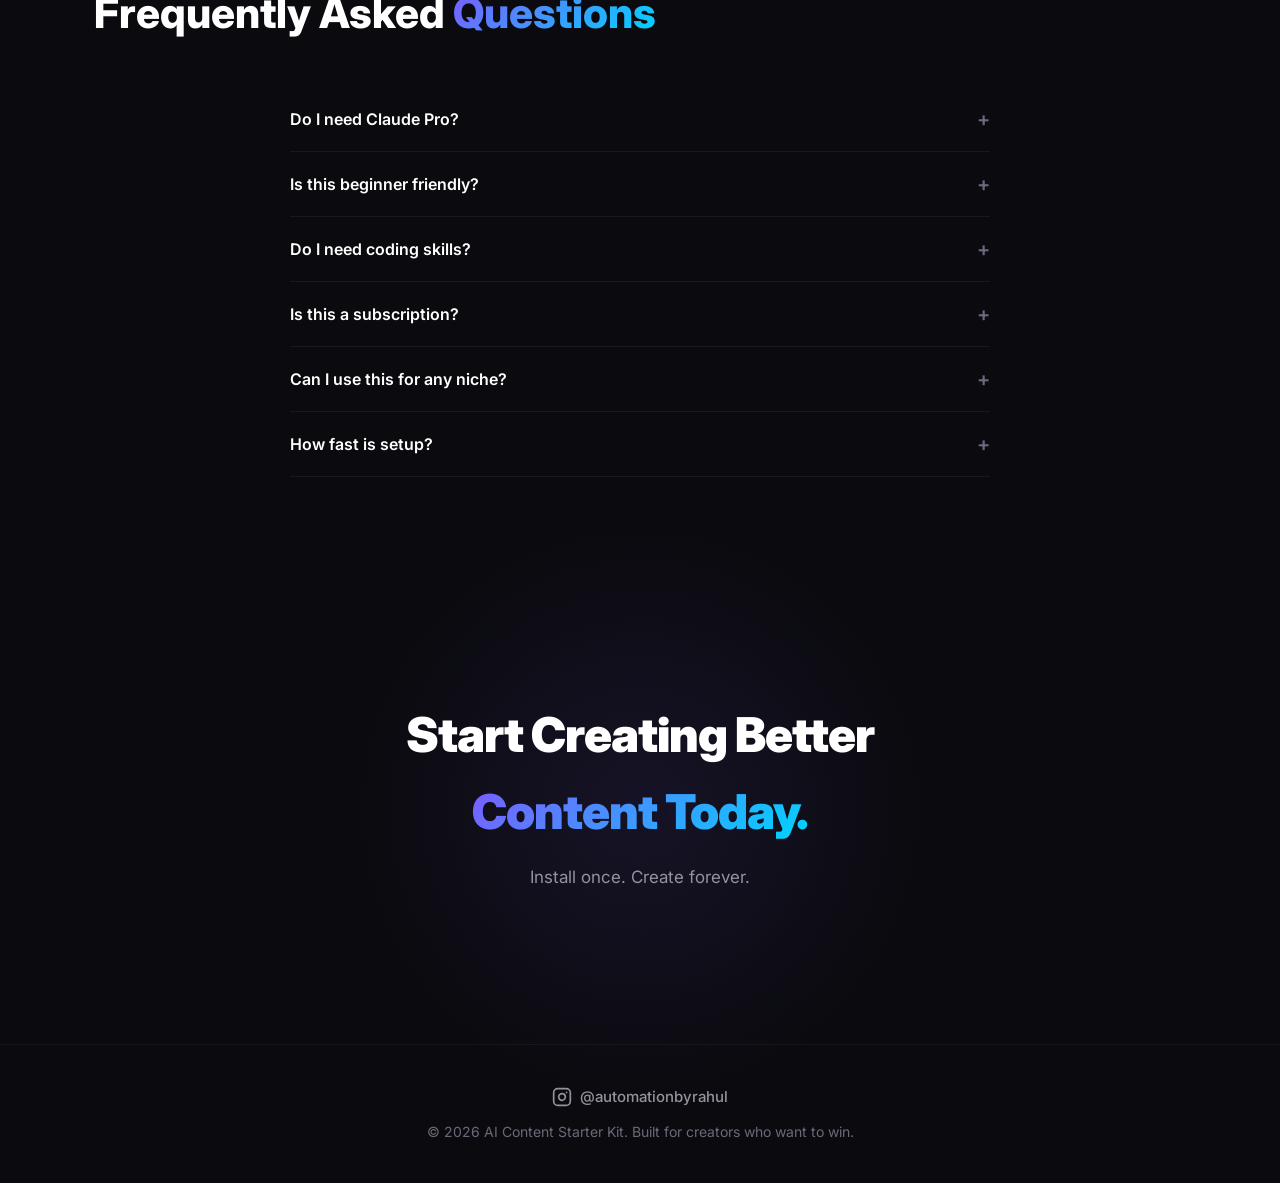
==== commit ba7d0d13: "final changes" ====
--- a/ai-content-starter-kit/index.html
+++ b/ai-content-starter-kit/index.html
@@ -9,27 +9,25 @@
     content="Install this AI content system once and generate hooks, carousels, captions and content ideas in minutes using Claude AI. One-time ₹49.">
   <link rel="stylesheet" href="styles.css">
 
-  <!-- Open Graph Meta Tags -->
-
-  <meta property="og:title" content="AI Content Starter Kit" />
-
-  <meta property="og:description" content="Generate hooks, captions, carousels and content ideas using Claude AI." />
-
+  <!-- Open Graph Meta Tags (Instagram / Facebook / WhatsApp) -->
+  <meta property="og:title" content="AI Content Starter Kit — Generate Instagram Content with Claude AI" />
+  <meta property="og:description" content="Install this AI content system once and generate hooks, carousels, captions and content ideas in minutes using Claude AI. One-time ₹49." />
   <meta property="og:image" content="https://automationbyrahul.vercel.app/og-image.png" />
-
+  <meta property="og:image:width" content="1200" />
+  <meta property="og:image:height" content="630" />
+  <meta property="og:image:type" content="image/png" />
+  <meta property="og:image:alt" content="AI Content Starter Kit — Generate Instagram Content with Claude AI" />
   <meta property="og:url" content="https://automationbyrahul.vercel.app/" />
-
   <meta property="og:type" content="website" />
-
-  <!-- Twitter Preview -->
-
+  <meta property="og:site_name" content="AutomationByRahul" />
+
+  <!-- Twitter / X Preview -->
   <meta name="twitter:card" content="summary_large_image" />
-
-  <meta name="twitter:title" content="AI Content Starter Kit" />
-
-  <meta name="twitter:description" content="Install once and create better content forever." />
-
+  <meta name="twitter:site" content="@automationbyrahul" />
+  <meta name="twitter:title" content="AI Content Starter Kit — Generate Instagram Content with Claude AI" />
+  <meta name="twitter:description" content="Install once and generate hooks, carousels, captions and content ideas in minutes using Claude AI. One-time ₹49." />
   <meta name="twitter:image" content="https://automationbyrahul.vercel.app/og-image.png" />
+  <meta name="twitter:image:alt" content="AI Content Starter Kit — Generate Instagram Content with Claude AI" />
 </head>
 
 <body>
@@ -59,7 +57,7 @@
       <p class="reveal">Install this AI content system once and generate hooks, carousels, captions and content ideas in
         minutes — using Claude AI.</p>
       <div class="hero-btns reveal">
-        <a href="#pricing" class="btn-primary">Get Instant Access — ₹49</a>
+        <a href="#pricing" class="btn-primary">Get Instant Access</a>
         <a href="#included" class="btn-secondary">See What's Included</a>
       </div>
       <div class="command-pills reveal">
